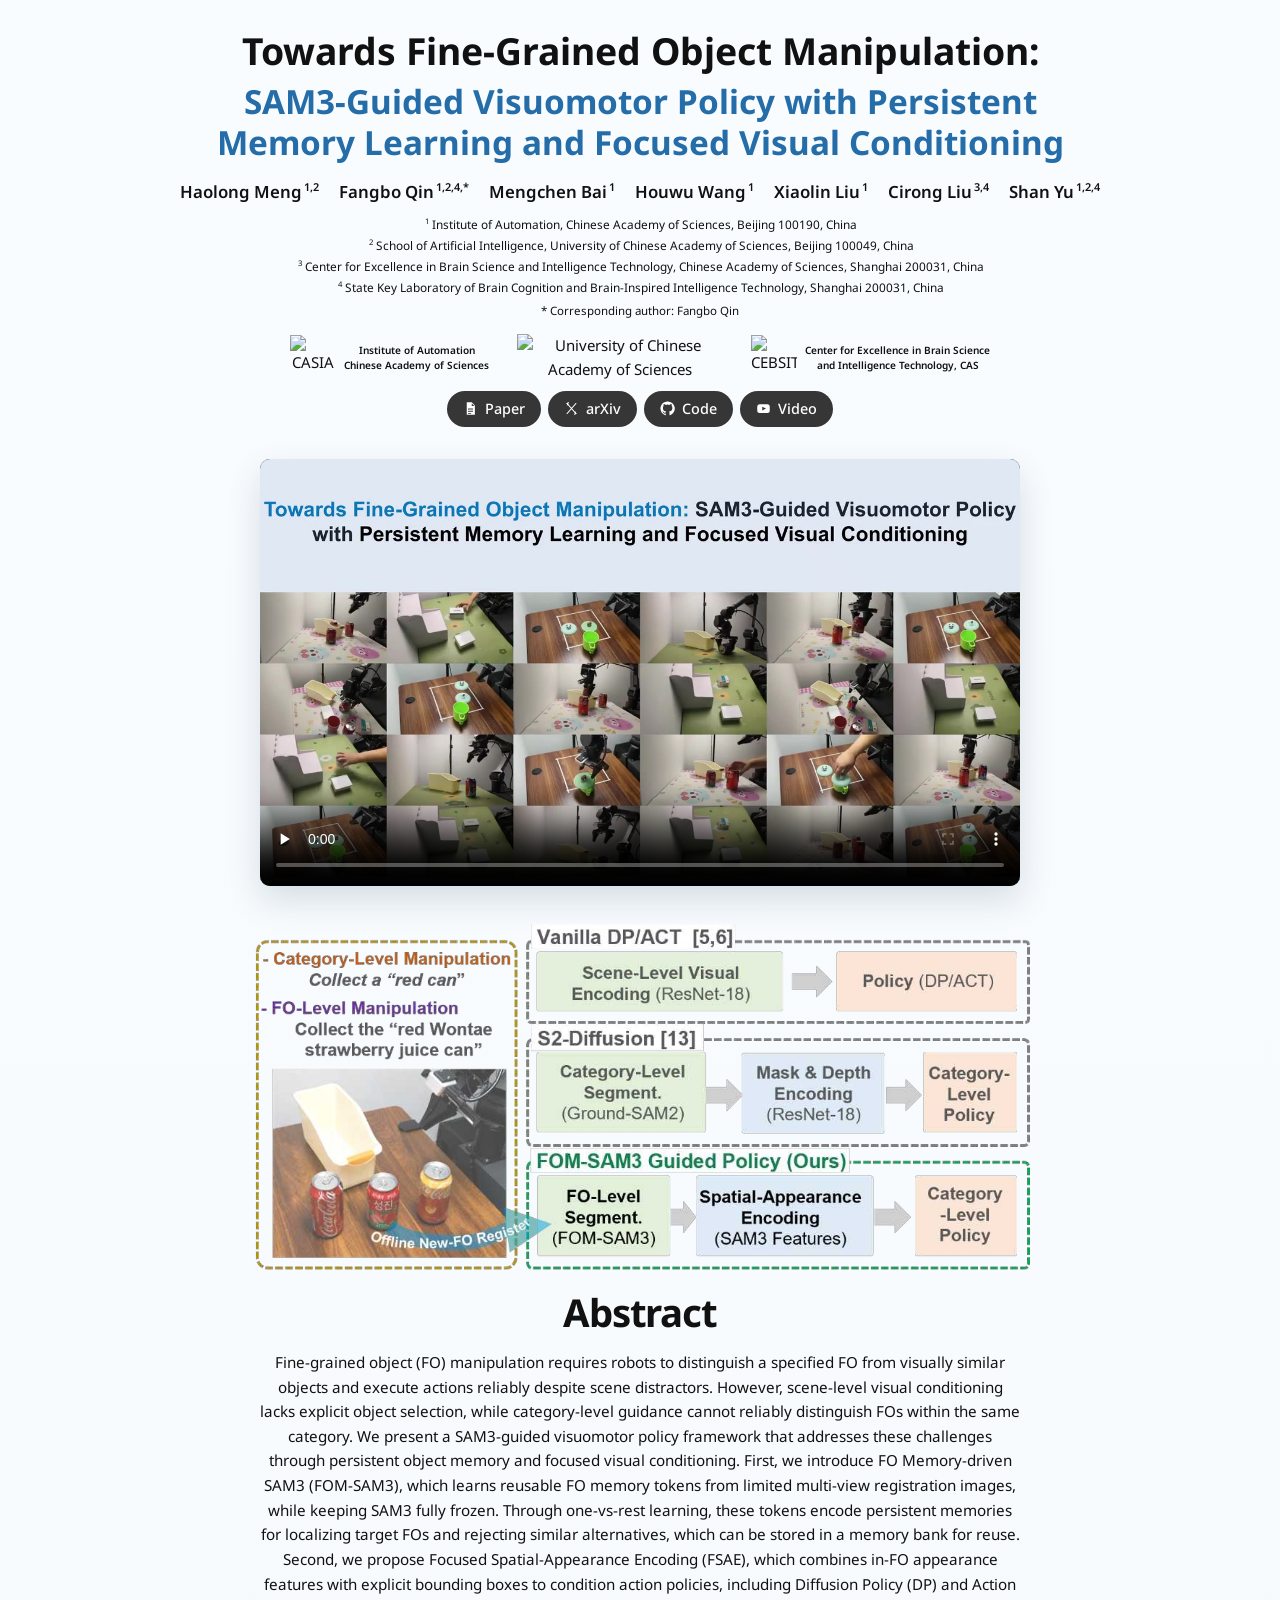
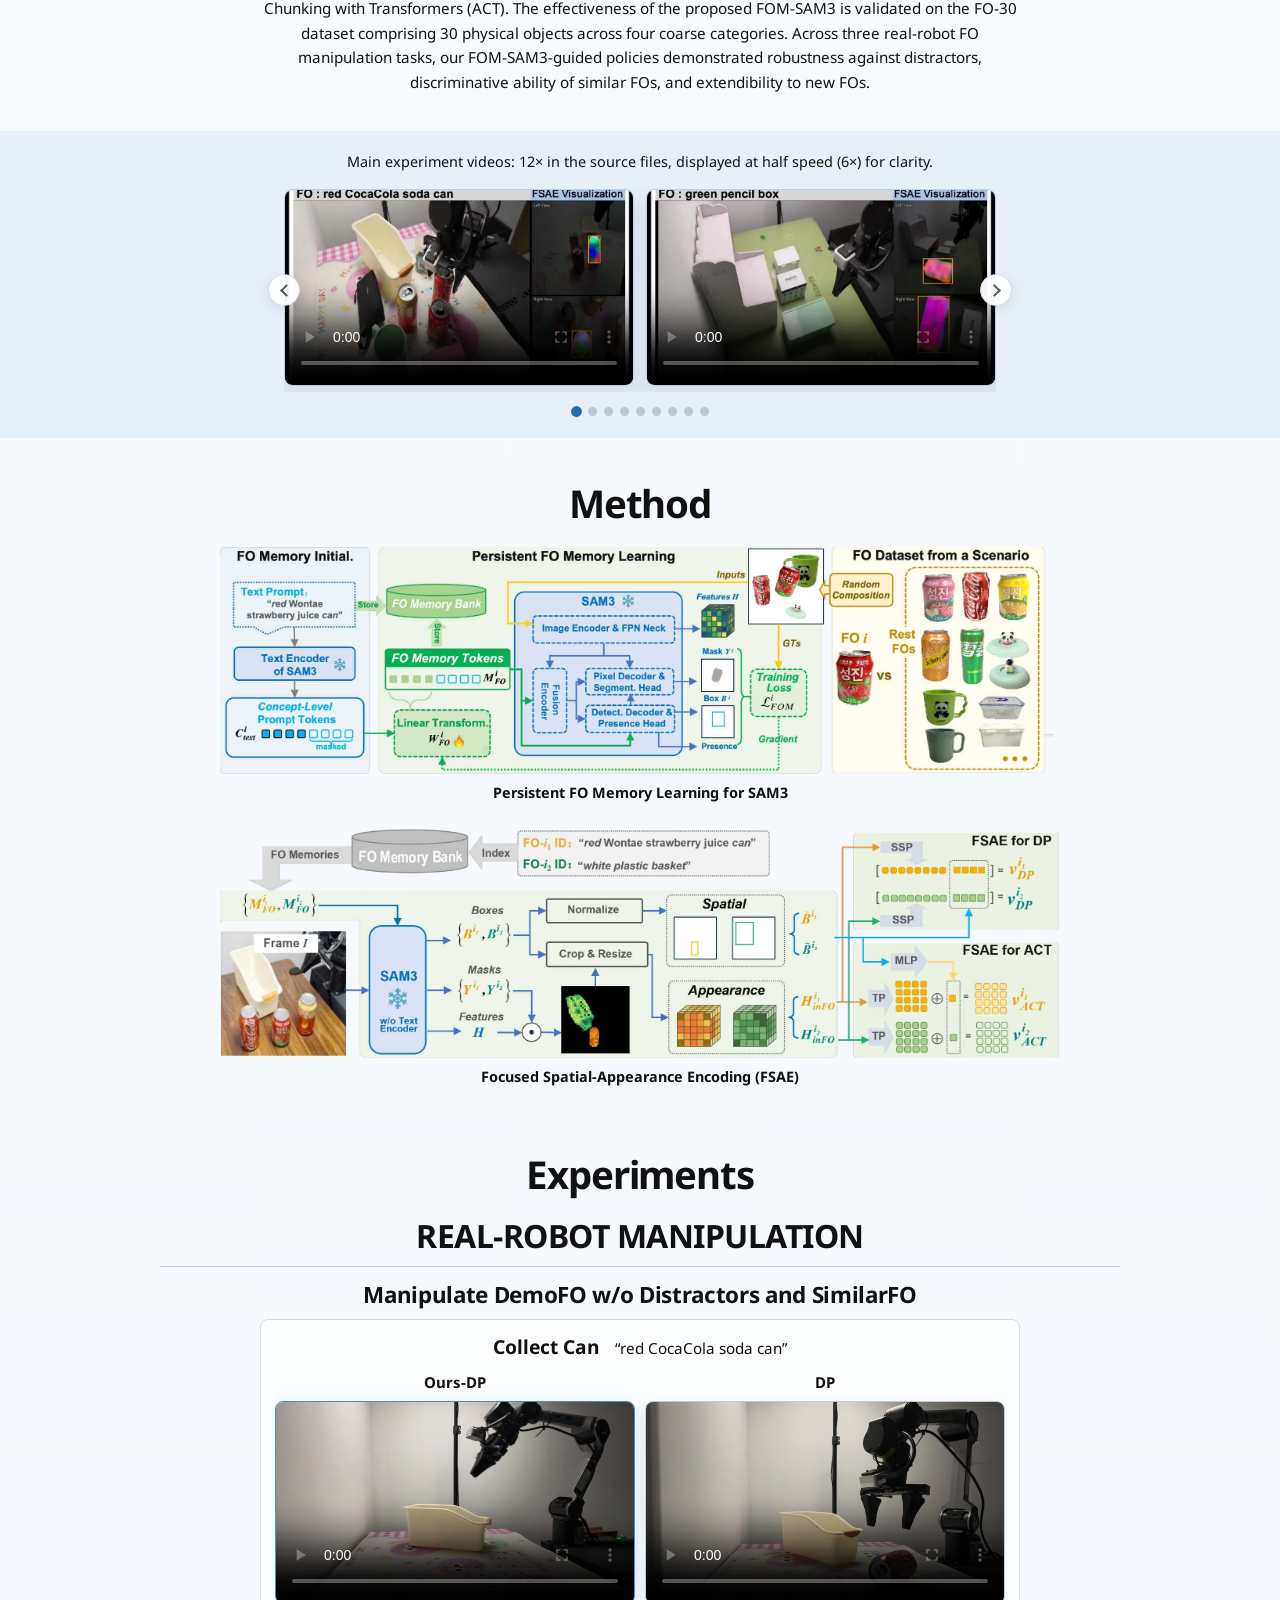
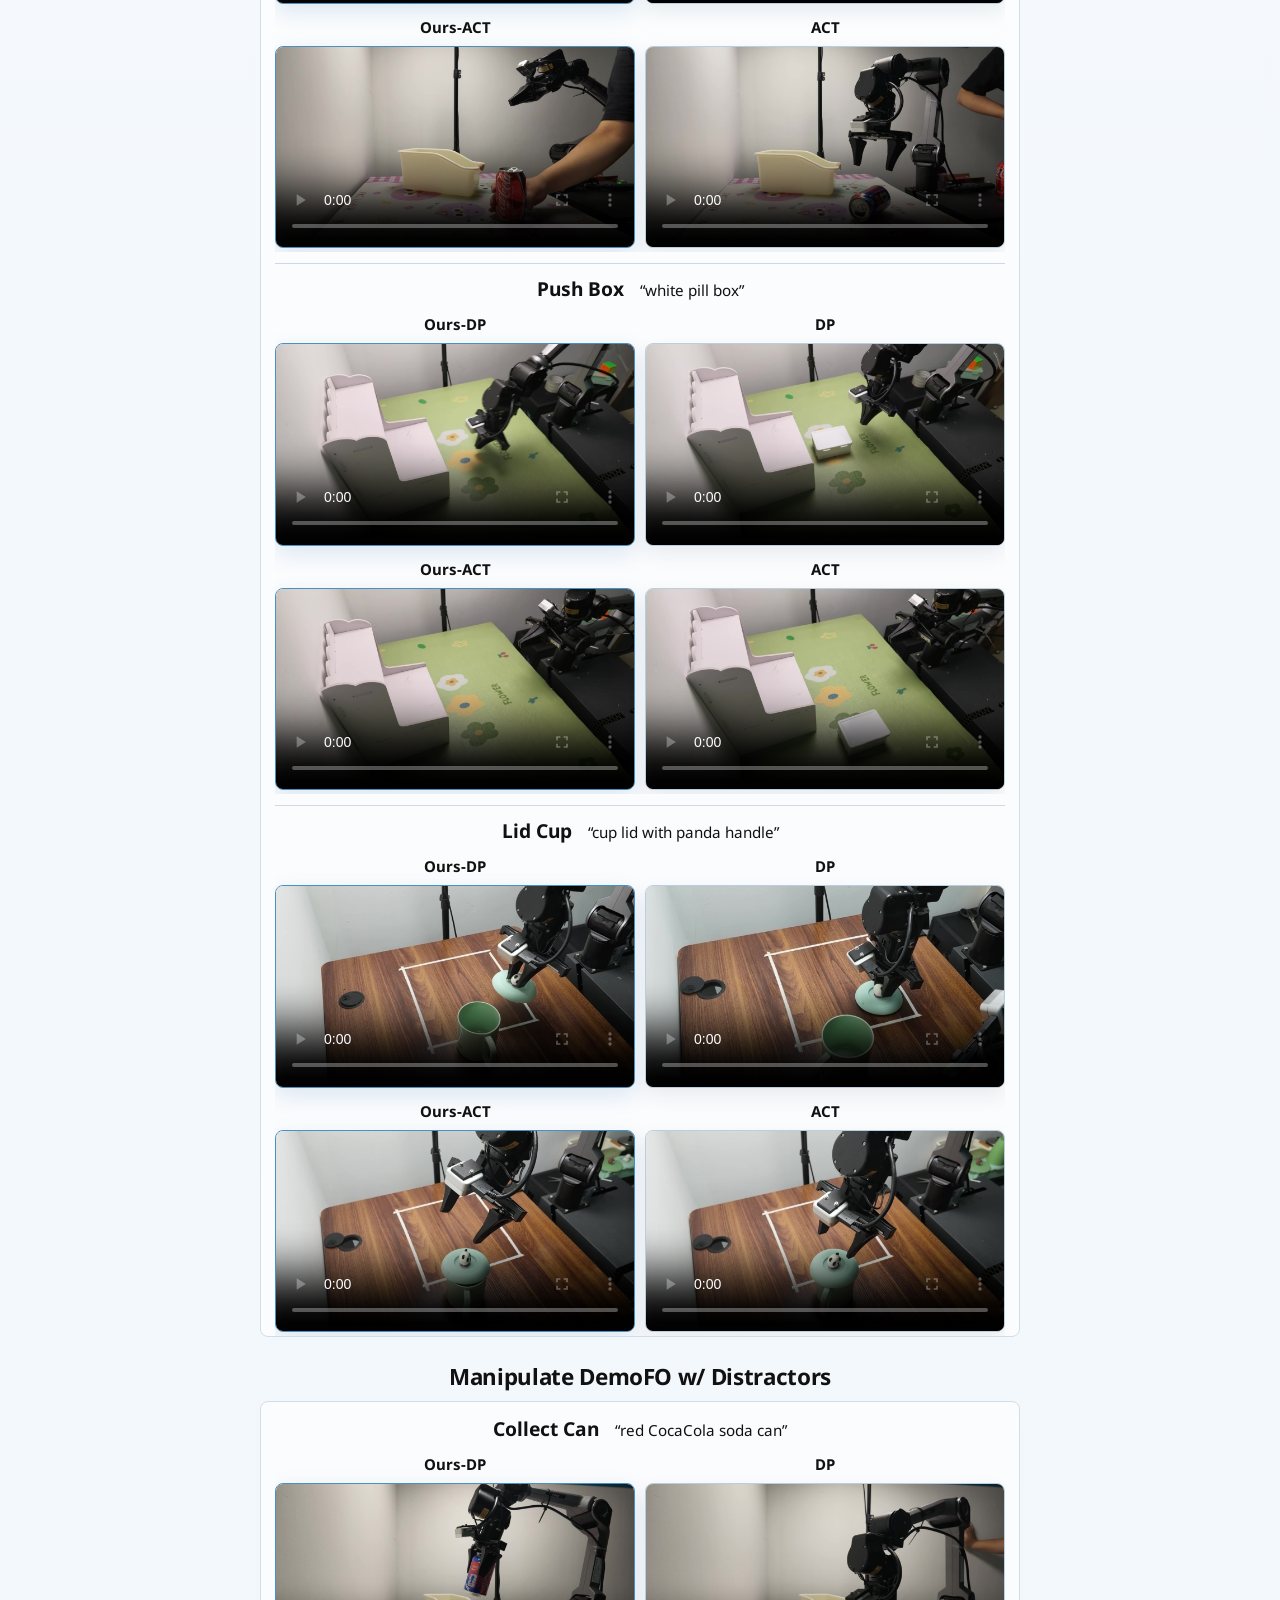
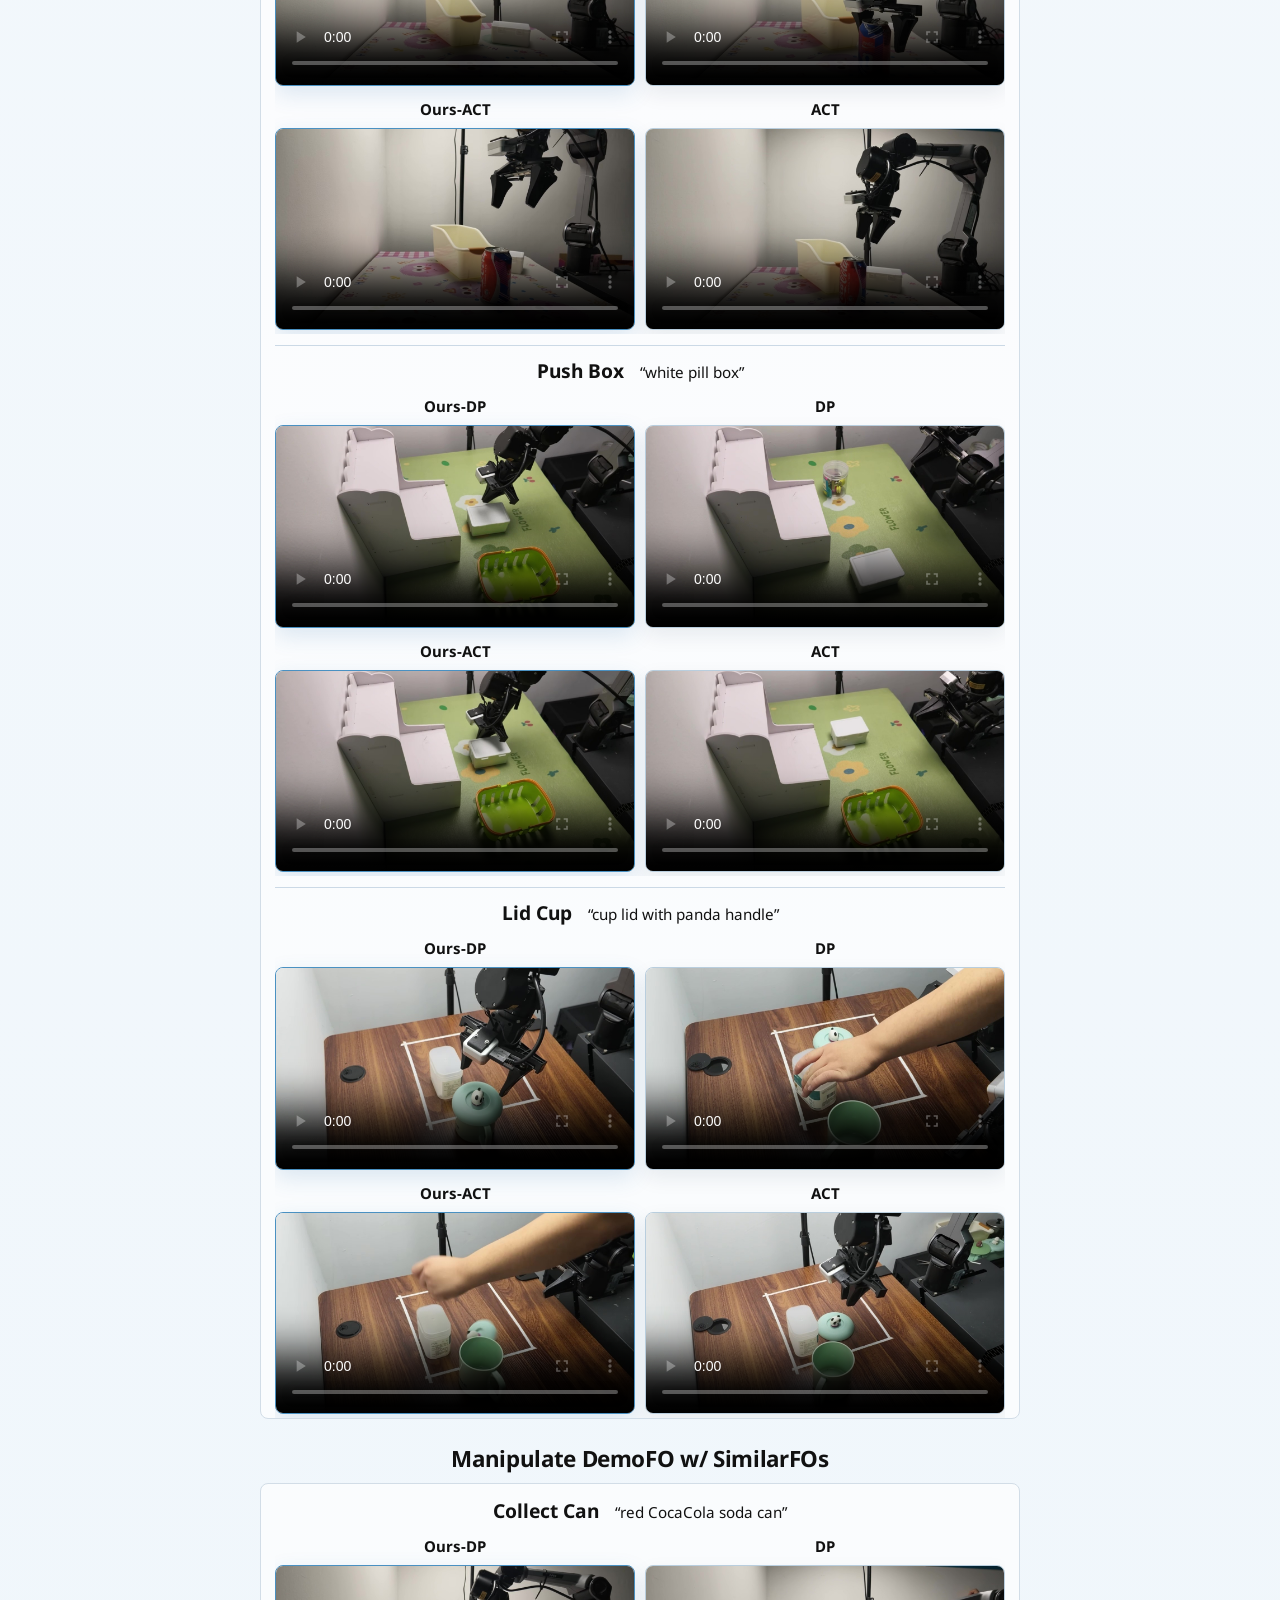
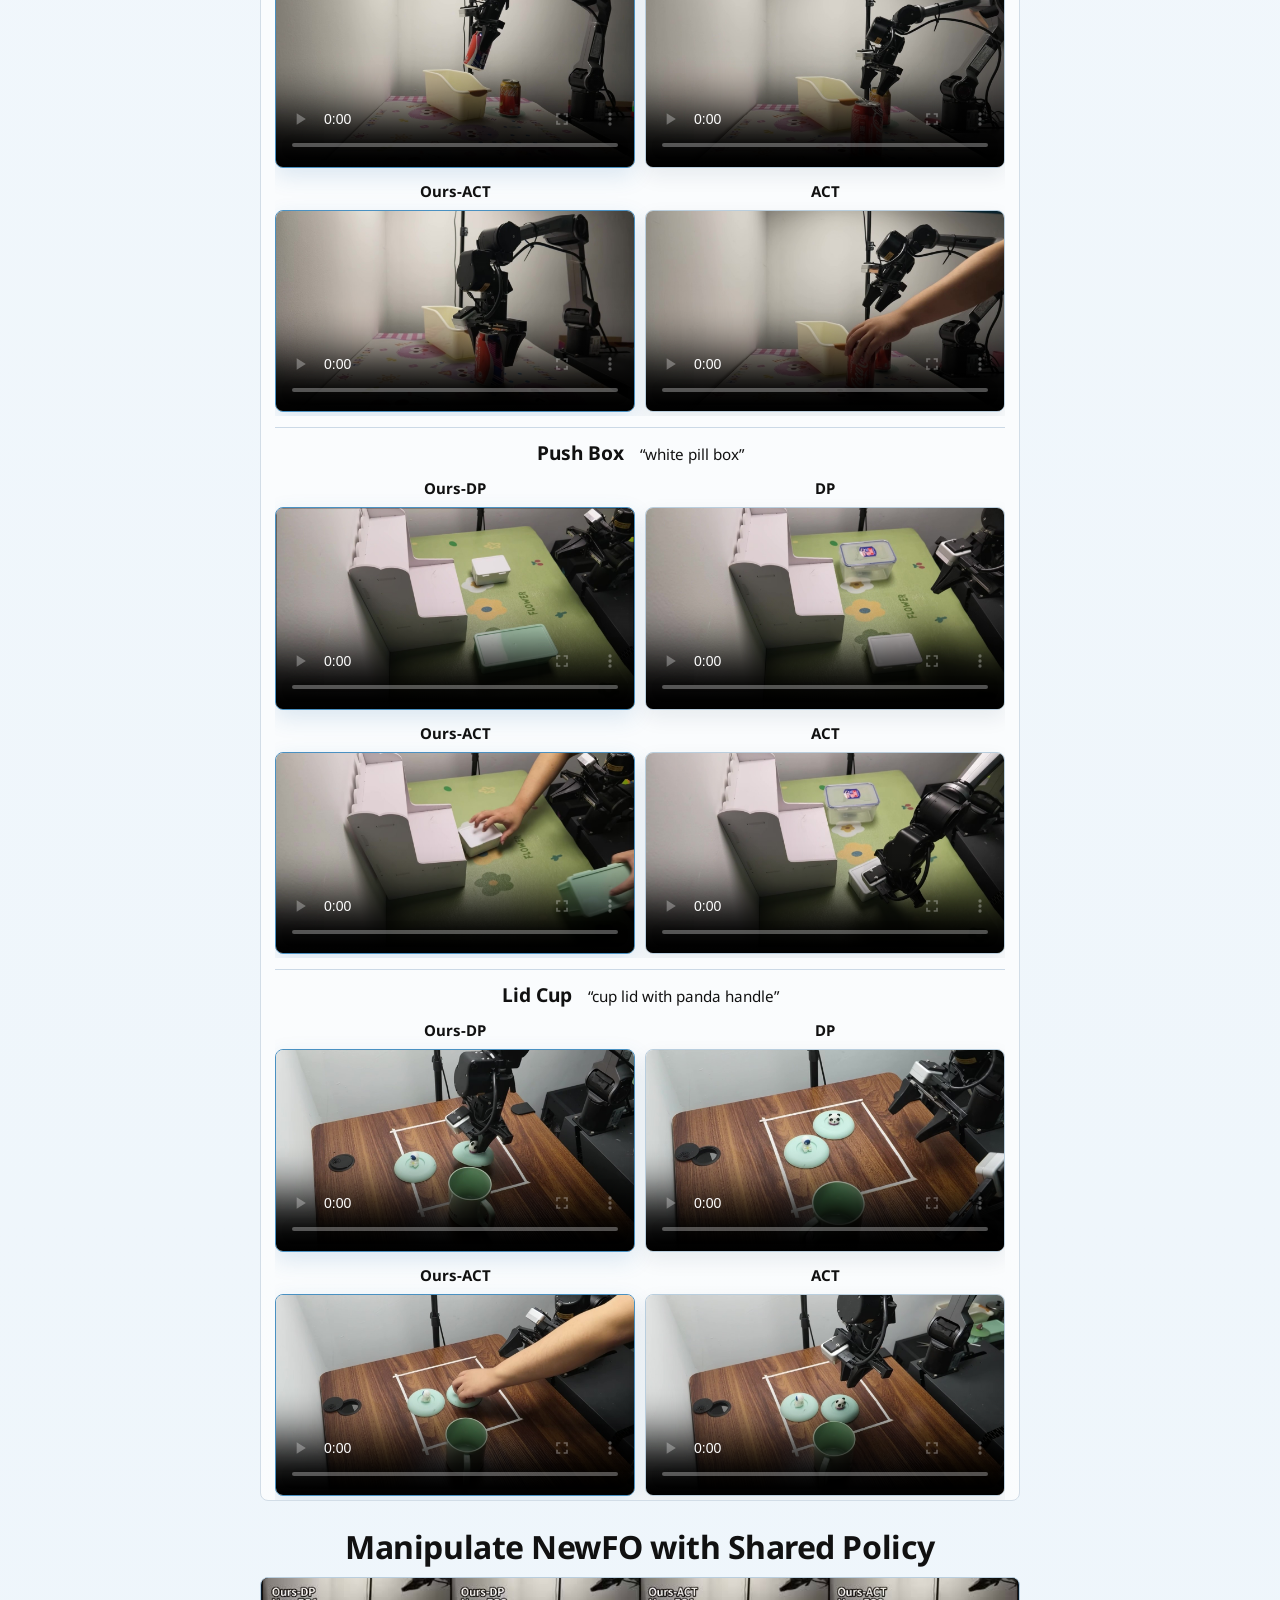
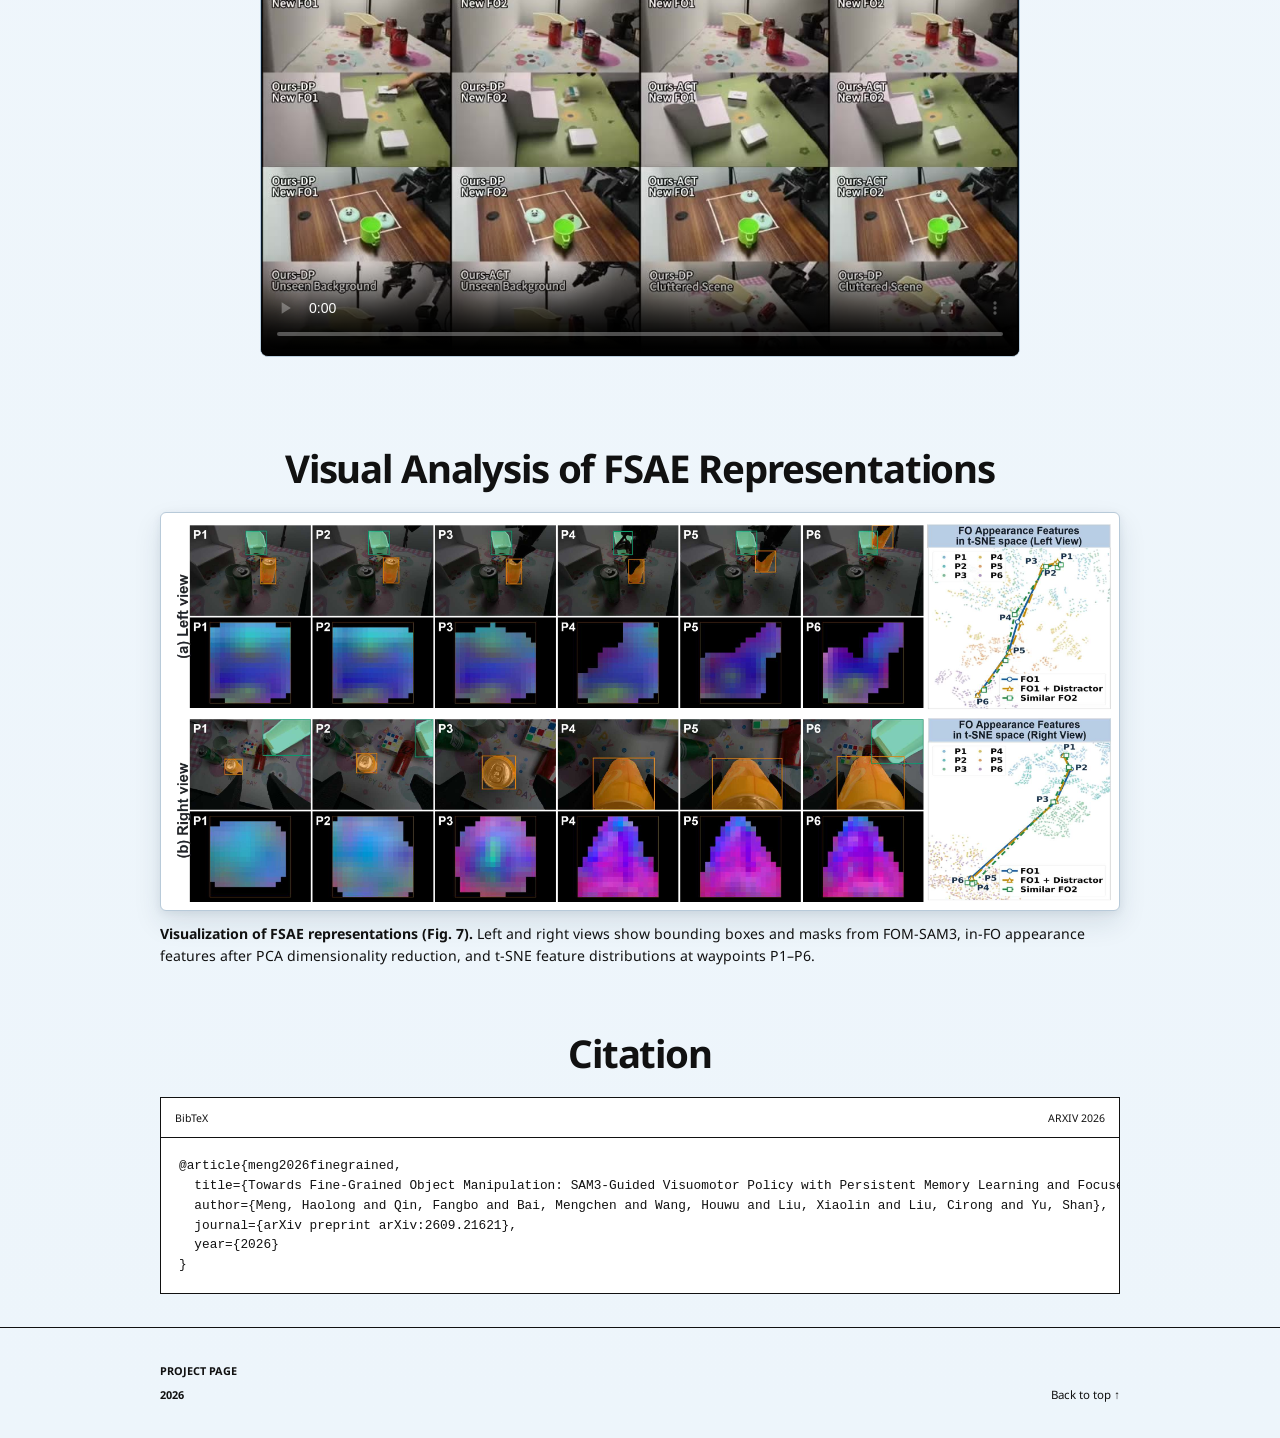
==== index.html @ a2e24598 "style: reduce video dimensions and restore blue paper title" ====
<!doctype html>
<html lang="en">
  <head>
    <meta charset="utf-8" />
    <meta name="viewport" content="width=device-width, initial-scale=1" />
    <meta
      name="description"
      content="FOM-SAM3-Policy: persistent fine-grained object memory and focused spatial-appearance encoding for robotic imitation learning."
    />
    <meta name="theme-color" content="#f3f8fc" />
    <title>Towards Fine-Grained Object Manipulation: SAM3-Guided Visuomotor Policy with Persistent Memory Learning and Focused Visual Conditioning</title>
    <link rel="icon" href="data:," />
    <link rel="preload" href="assets/fonts/google-sans-bold.ttf" as="font" type="font/ttf" crossorigin />
    <link rel="preload" href="assets/fonts/google-sans-semibold.ttf" as="font" type="font/ttf" crossorigin />
    <link rel="preload" href="assets/fonts/noto-sans-latin.woff2" as="font" type="font/woff2" crossorigin />
    <link rel="stylesheet" href="styles.css?v=20261003-video-scale" />
    <script src="project-data.js?v=20261003-video-scale" defer></script>
    <script src="script.js?v=20261003-video-scale" defer></script>
  </head>
  <body>
    <a class="skip-link" href="#main">Skip to content</a>

    <main id="main">
      <section class="hero" id="top">
        <div class="hero-copy">
          <h1 class="hero-title">
            <span class="hero-paper-title" ><span class="title-accent">Towards Fine-Grained Object Manipulation:</span> SAM3-Guided Visuomotor Policy with Persistent Memory Learning and Focused Visual Conditioning</span>
          </h1>
          <!-- Public author information: omit this block from the anonymous release. -->
          <div class="paper-identity">
            <p class="authors"><span>Haolong Meng<sup>1,2</sup></span><span>Fangbo Qin<sup>1,2,4,*</sup></span><span>Mengchen Bai<sup>1</sup></span><span>Houwu Wang<sup>1</sup></span><span>Xiaolin Liu<sup>1</sup></span><span>Cirong Liu<sup>3,4</sup></span><span>Shan Yu<sup>1,2,4</sup></span></p>
            <div class="affiliations">
              <p><sup>1</sup> Institute of Automation, Chinese Academy of Sciences, Beijing 100190, China</p>
              <p><sup>2</sup> School of Artificial Intelligence, University of Chinese Academy of Sciences, Beijing 100049, China</p>
              <p><sup>3</sup> Center for Excellence in Brain Science and Intelligence Technology, Chinese Academy of Sciences, Shanghai 200031, China</p>
              <p><sup>4</sup> State Key Laboratory of Brain Cognition and Brain-Inspired Intelligence Technology, Shanghai 200031, China</p>
            </div>
            <p class="corresponding-author">* Corresponding author: <a href="mailto:fangbo.qin@ia.ac.cn">Fangbo Qin</a></p>
            <div class="institution-logos" aria-label="Author institutions">
              <a href="https://english.ia.ac.cn/" aria-label="Institute of Automation, Chinese Academy of Sciences"><img class="institution-symbol" src="assets/images/casia_symbol.jpg" alt="CASIA" /><span>Institute of Automation<br />Chinese Academy of Sciences</span></a>
              <a href="https://english.ucas.ac.cn/" aria-label="University of Chinese Academy of Sciences"><img class="ucas-logo" src="assets/images/ucas_logo.png" alt="University of Chinese Academy of Sciences" /></a>
              <a href="https://www.cebsit.cas.cn/" aria-label="Center for Excellence in Brain Science and Intelligence Technology"><img class="institution-symbol cebsit-symbol" src="assets/images/cebsit_logo.png" alt="CEBSIT" /><span>Center for Excellence in Brain Science<br />and Intelligence Technology, CAS</span></a>
            </div>
          </div>
          <div class="resource-row" aria-label="Project resources">
            <a data-resource="paper">
              <svg class="resource-icon" viewBox="0 0 24 24" aria-hidden="true" focusable="false"><path fill="currentColor" d="M6 2h8l5 5v15H6V2Zm8 1.8V8h4.2L14 3.8ZM8 12v1.5h8V12H8Zm0 3.5V17h8v-1.5H8Zm0 3.5v1.5h5V19H8Z"/></svg>
              <span>Paper</span>
            </a>
            <a data-resource="arxiv">
              <svg class="resource-icon" viewBox="0 0 24 24" aria-hidden="true" focusable="false"><path d="m5 4 14 16M19 4 5 20" fill="none" stroke="currentColor" stroke-width="1.8" stroke-linecap="round"/><path d="M7.2 2.8 5 4l1.2 2.2M16.8 21.2 19 20l-1.2-2.2" fill="none" stroke="currentColor" stroke-width="1.8" stroke-linecap="round" stroke-linejoin="round"/></svg>
              <span>arXiv</span>
            </a>
            <a data-resource="code">
              <svg class="resource-icon" viewBox="0 0 24 24" aria-hidden="true" focusable="false"><path fill="currentColor" d="M12 .7a11.3 11.3 0 0 0-3.6 22c.6.1.8-.2.8-.5v-2.1c-3.3.7-4-1.4-4-1.4-.5-1.4-1.3-1.8-1.3-1.8-1.1-.7.1-.7.1-.7 1.2.1 1.8 1.2 1.8 1.2 1 1.8 2.8 1.3 3.4 1 .1-.8.4-1.3.8-1.6-2.6-.3-5.4-1.3-5.4-5.6 0-1.3.4-2.3 1.2-3.1-.1-.3-.5-1.5.1-3.1 0 0 1-.3 3.3 1.2a11.5 11.5 0 0 1 6 0C17.5 4.7 18.5 5 18.5 5c.6 1.6.2 2.8.1 3.1.8.8 1.2 1.8 1.2 3.1 0 4.3-2.8 5.3-5.4 5.6.4.4.8 1.1.8 2.2v3.2c0 .3.2.7.8.5A11.3 11.3 0 0 0 12 .7Z"/></svg>
              <span>Code</span>
            </a>
            <a data-resource="video">
              <svg class="resource-icon" viewBox="0 0 24 24" aria-hidden="true" focusable="false"><rect x="2" y="5" width="20" height="14" rx="4" fill="currentColor"/><path d="m10 9 6 3-6 3Z" fill="#363636"/></svg>
              <span>Video</span>
            </a>
          </div>
        </div>

        <figure class="main-video" id="main-video">
          <video class="hero-featured-player" controls playsinline preload="none" poster="assets/videos/main_overview.jpg?v=20261003" aria-label="FOM-SAM3 policy overview">
            <source src="assets/videos/main_overview.mp4?v=20261003" type="video/mp4" />
          </video>
        </figure>

        <section class="hero-abstract" aria-labelledby="abstract-title">
          <div class="shell content-shell">
            <figure class="paper-figure abstract-figure">
              <img src="assets/images/introduction.png?v=20261003-final-figures" width="1079" height="486" alt="Comparison of scene-level visual conditioning, category-level conditioning, and fine-grained object-focused conditioning with FOM-SAM3 and FSAE." />
            </figure>
            <h2 id="abstract-title">Abstract</h2>
            <div class="abstract-copy" data-abstract></div>
          </div>
        </section>
        <section class="hero-video-showcase" id="demonstrations-title" role="region" aria-label="Robot demonstrations">
          <p class="video-speed-note">Main experiment videos: 12× in the source files, displayed at half speed (6×) for clarity.</p>
          <div data-hero-videos></div>
        </section>

      </section>

      <section id="method">
        <div class="shell content-shell section-pad">
          <div class="section-head">
            <div>
              <h2>Method</h2>
            </div>
          </div>

          <figure class="paper-figure method-figure">
            <img src="assets/images/fo-memory-learning.png?v=20261003-final-figures" width="2148" height="579" alt="Persistent FO Memory Learning: concept-level prompt tokens are transformed into persistent FO memories using a one-vs-rest training loss with SAM3 frozen." />
            <figcaption><strong>Persistent FO Memory Learning for SAM3</strong></figcaption>
          </figure>

          <figure class="paper-figure method-figure">
            <img src="assets/images/focused-spatial-appearance-encoding.png?v=20261003-final-figures" width="2144" height="587" alt="Focused Spatial-Appearance Encoding: retrieved FO memories prompt frozen SAM3 to extract boxes, masks, and FPN features, which form spatial and appearance conditions for DP and ACT." />
            <figcaption><strong>Focused Spatial-Appearance Encoding (FSAE)</strong></figcaption>
          </figure>

        </div>
      </section>

      <section class="results-section shell content-shell section-pad" id="results">
        <div class="section-head"><div><h2>Experiments</h2></div></div>

        <section class="main-experiment" aria-labelledby="main-experiment-title">
          <div class="main-experiment-head">
            <div>
              <h3 id="main-experiment-title">REAL-ROBOT MANIPULATION</h3>
            </div>
          </div>

          <div class="main-experiment-video-grid" data-main-experiment-videos aria-label="Real-robot rollout video comparisons"></div>
        </section>

        <section class="supporting-experiment generalization-experiment" aria-labelledby="generalization-title">
          <div class="supporting-head">
            <h3 id="generalization-title">Manipulate NewFO with Shared Policy</h3>
          </div>
          <figure class="generalization-overview" data-generalization-overview aria-label="Manipulate NewFO with Shared Policy"></figure>

        </section>
      </section>

      <section class="analysis-section shell content-shell section-pad" id="viewpoint-analysis" aria-labelledby="viewpoint-analysis-title">
        <div class="section-head"><div><h2 id="viewpoint-analysis-title">Visual Analysis of FSAE Representations</h2></div></div>
        <figure class="paper-figure analysis-figure">
          <img src="assets/images/fsae-representation.png?v=20261003-final-figures" width="3319" height="1344" alt="Visualization of FSAE representations in the left and right views: bounding boxes and masks from FOM-SAM3, in-FO appearance features after PCA, and t-SNE feature distributions across six robot waypoints." />
          <figcaption><strong>Visualization of FSAE representations (Fig. 7).</strong> <span>Left and right views show bounding boxes and masks from FOM-SAM3, in-FO appearance features after PCA dimensionality reduction, and t-SNE feature distributions at waypoints P1–P6.</span></figcaption>
        </figure>
      </section>

      <section class="citation-section shell content-shell section-pad" id="citation" aria-labelledby="citation-title">
        <div class="section-head"><div><h2 id="citation-title">Citation</h2></div></div>
        <div class="citation-block">
          <div><span>BibTeX</span><span class="citation-status">arXiv 2026</span></div>
          <pre><code>@article{meng2026finegrained,
  title={Towards Fine-Grained Object Manipulation: SAM3-Guided Visuomotor Policy with Persistent Memory Learning and Focused Visual Conditioning},
  author={Meng, Haolong and Qin, Fangbo and Bai, Mengchen and Wang, Houwu and Liu, Xiaolin and Liu, Cirong and Yu, Shan},
  journal={arXiv preprint arXiv:2609.21621},
  year={2026}
}</code></pre>
        </div>
      </section>

    </main>

    <footer class="site-footer">
      <div class="shell content-shell footer-grid">
        <div><span>Project page</span><p><span data-current-year>2026</span></p></div>
        <a href="#top">Back to top ↑</a>
      </div>
    </footer>
  </body>
</html>
---- styles.css ----
@font-face {
  font-family: "Noto Sans";
  font-style: normal;
  font-weight: 400 800;
  font-display: swap;
  src: url("assets/fonts/noto-sans-latin.woff2") format("woff2");
}
@font-face {
  font-family: "Noto Sans";
  font-style: italic;
  font-weight: 400 800;
  font-display: swap;
  src: url("assets/fonts/noto-sans-latin-italic.woff2") format("woff2");
}
@font-face {
  font-family: "Google Sans";
  font-style: normal;
  font-weight: 400;
  font-display: swap;
  src: url("assets/fonts/google-sans-regular.ttf") format("truetype");
}
@font-face {
  font-family: "Google Sans";
  font-style: normal;
  font-weight: 600;
  font-display: swap;
  src: url("assets/fonts/google-sans-semibold.ttf") format("truetype");
}

@font-face {
  font-family: "Google Sans";
  font-style: normal;
  font-weight: 700;
  font-display: swap;
  src: url("assets/fonts/google-sans-bold.ttf") format("truetype");
}

:root {
  --font-body: "Noto Sans", sans-serif;
  --font-display: "Noto Sans", sans-serif;
  --hero-gutter: 40px;
  --paper: #f3f8fc;
  --ink: #111111;
  --muted: #111111;
  --line: #cbd9e6;
  --green: #256da8;
  --green-dark: #111111;
  --mint: #cfe8f7;
  --orange: #42a5d5;
  --yellow: #8ec5e8;
  --paper-green: #16874b;
  --white: #ffffff;
  --max: 1040px;
  --content: 960px;
  --section-title-size: clamp(1.9rem,3vw,2.5rem);
  --experiment-title-size: clamp(1.65rem,2.5vw,2rem);
}

* { box-sizing: border-box; }
html { scroll-behavior: smooth; scroll-padding-top: 24px; }
body { margin: 0; background: linear-gradient(180deg,#f9fcff 0%,var(--paper) 42%,#edf5fb 100%); color: var(--ink); font: 400 15px/1.55 var(--font-body); }
::selection { background: var(--mint); color: var(--green-dark); }
a { color: inherit; text-decoration: none; }
.shell { width: min(var(--max), calc(100% - 56px)); margin: 0 auto; }
.content-shell { max-width: var(--content); }
.skip-link { position: fixed; top: 8px; left: 8px; z-index: 200; padding: 9px 12px; background: var(--ink); color: white; transform: translateY(-150%); }
.skip-link:focus { transform: translateY(0); }
.hero { display: flex; padding: 0 0 12px; align-items: center; flex-direction: column; gap: 20px; text-align: center; }
.hero-copy { display: flex; width: min(1000px,calc(100% - var(--hero-gutter))); padding: 28px 0 0; align-items: center; justify-content: flex-start; flex-direction: column; }
.eyebrow { margin: 0 0 22px; color: var(--green); font-size: .72rem; font-weight: 700; letter-spacing: .14em; text-transform: uppercase; }
h1,h2 { font-family: var(--font-body); }
h2 { font-weight: 700; }
.hero-title { font-family: var(--font-body); }
button,input,select,textarea { font-family: var(--font-body); }
h1 { max-width: 900px; margin: 0 auto 26px; color: #111; font-weight: 700; letter-spacing: normal; line-height: 1.14; text-wrap: balance; }
.hero-title { margin-bottom: 0; line-height: 1.22; }
.title-accent { display: block; margin-bottom: 8px; color: #111111; font-size: 1.12em; }
.main-video { width: min(760px,calc(100% - var(--hero-gutter))); margin: 12px auto; }
.hero-paper-title { display: block; color: #256da8; font-size: clamp(1.55rem,2.6vw,2.25rem); text-shadow: none; }
.hero-title ::selection { background: transparent; color: inherit; }
.hero-title ::-moz-selection { background: transparent; color: inherit; }
.resource-row { display: flex; gap: 7px; margin-top: 14px; justify-content: center; flex-wrap: wrap; }
.resource-row a { display: inline-flex; min-height: 36px; padding: 6px 16px; border: 0; border-radius: 999px; background: #363636; color: #fff; align-items: center; justify-content: center; gap: 7px; white-space: nowrap; transition: background-color .16s ease; }
.resource-row span { font-size: .9rem; font-weight: 500; line-height: 1.5; }
.resource-row .resource-icon { display: block; width: 15px; height: 15px; flex: 0 0 15px; }
.resource-row a:hover { background: #252525; }
.resource-row a[aria-disabled="true"] { opacity: .58; cursor: not-allowed; }
.resource-row a[aria-disabled="true"]:hover { background: #363636; }
.paper-figure { margin: 0; padding: 0; border: 0; background: transparent; }
.paper-figure img { display: block; width: 100%; height: auto; padding: 8px; border: 1px solid #b8cad9; border-radius: 6px; background: var(--white); box-shadow: 0 12px 28px rgba(16,42,67,.11),0 2px 8px rgba(16,42,67,.07); }
.paper-figure figcaption { display: block; margin: 14px 3px 0; padding: 0; border: 0; background: transparent; color: #111111; font-size: .9rem; line-height: 1.52; }
.paper-figure figcaption strong { color: var(--ink); font-weight: 700; }
.paper-figure figcaption span { color: inherit; font-weight: 400; letter-spacing: normal; text-transform: none; }
.paper-figure figcaption i { color: var(--green); font-family: inherit; }
.hero-figure { width: 100%; text-align: center; }
.hero-presentation { width: 100%; background: #e7f0f8; color: var(--green-dark); text-align: center; }
.hero-presentation .section-pad { padding-top: 24px; }
.hero-presentation h2 { margin: 0 0 24px; font-size: var(--section-title-size); font-weight: 700; letter-spacing: -.03em; line-height: 1.05; text-align: center; }
.hero-video-showcase { width: 100%; padding: 20px 0 16px; background: #e7f0f8; }
.video-speed-note { margin: 0 auto 16px; padding: 0 20px; color: #111; font-size: .9rem; text-align: center; }
.hero-featured-player { display: block; width: 100%; height: auto; aspect-ratio: 16/9; margin: 0 auto; border: 0; border-radius: 10px; background: #000; box-shadow: 0 14px 34px rgba(16,42,67,.14); }
video::-webkit-media-controls-mute-button { display: none !important; }
video::-webkit-media-controls-volume-slider { display: none !important; }
video::-webkit-media-controls-volume-control-container { display: none !important; }
.hero-demo-gallery { position: relative; width: min(760px,calc(100% - var(--hero-gutter))); margin: 0 auto; }
.hero-demo-viewport { position: relative; padding: 0 24px; }
.hero-demo-track { position: relative; display: grid; overflow-x: auto; padding: 0 0 6px; grid-auto-columns: calc((100% - 12px)/2); grid-auto-flow: column; gap: 12px; scroll-behavior: auto; scroll-snap-type: x mandatory; scrollbar-width: none; }
.hero-demo-track.is-animating { scroll-snap-type: none; }
.hero-demo-track::-webkit-scrollbar { display: none; }
.hero-demo-card { min-width: 0; margin: 0; scroll-snap-align: start; }
.hero-demo-player { display: block; width: 100%; aspect-ratio: 16/9; border: 1px solid #b9cede; border-radius: 9px; background: #071b2d; box-shadow: 0 10px 24px rgba(16,42,67,.1); object-fit: cover; }
.hero-demo-arrow { position: absolute; z-index: 2; top: 50%; display: grid; width: 32px; height: 32px; padding: 0; border: 1px solid #d6dce1; border-radius: 50%; background: rgba(255,255,255,.96); color: #50565b; place-items: center; box-shadow: 0 3px 10px rgba(16,42,67,.12); cursor: pointer; transform: translateY(-50%); }
.hero-demo-arrow::before { width: 7px; height: 7px; border-top: 2px solid currentColor; border-right: 2px solid currentColor; content: ""; }
.hero-demo-arrow.previous::before { transform: translateX(2px) rotate(-135deg); }
.hero-demo-arrow.next::before { transform: translateX(-2px) rotate(45deg); }
.hero-demo-arrow:hover,.hero-demo-arrow:focus-visible { border-color: var(--green); background: var(--green); color: #fff; }
.hero-demo-arrow.previous { left: 8px; }
.hero-demo-arrow.next { right: 8px; }
.hero-demo-dots { display: flex; min-height: 20px; margin-top: 10px; align-items: center; justify-content: center; gap: 7px; }
.hero-demo-dots button { width: 9px; height: 9px; padding: 0; border: 0; border-radius: 50%; background: #b8c9d7; cursor: pointer; }
.hero-demo-dots button[aria-current="true"] { background: var(--green); transform: scale(1.2); }
.hero-abstract { width: 100%; text-align: center; }
.hero-abstract h2 { margin: 22px 0 8px; font-size: var(--section-title-size); font-weight: 700; letter-spacing: -.03em; line-height: 1.05; text-align: center; }
.abstract-figure { width: min(780px,100%); margin: 0 auto; }
.abstract-figure img { max-height: none; object-fit: contain; padding: 0; border: 0; border-radius: 0; background: transparent; box-shadow: none; }
.hero-abstract .abstract-copy { display: block; padding-top: 10px; padding-bottom: 16px; }
.section-head { display: block; margin-bottom: 24px; text-align: center; }
.section-head h2 { max-width: 820px; margin: 0 auto; font-size: var(--section-title-size); font-weight: 700; letter-spacing: -.03em; line-height: 1.05; }
.section-head .section-summary { max-width: 720px; margin: 14px auto 0; color: var(--muted); font-weight: 400; letter-spacing: 0; text-transform: none; }
.abstract-copy { display: block; width: min(760px,100%); margin: 0 auto; padding: 28px 0 18px; }
.abstract-copy p { margin: 0; color: #111111; font-family: var(--font-body); font-size: .95rem; line-height: 1.62; }
.abstract-copy strong { color: inherit; font-weight: 400; }
.section-pad { padding-top: clamp(24px,2.6vw,34px); padding-bottom: clamp(24px,2.6vw,34px); }
.dark-section { background: var(--green-dark); color: var(--white); }
.section-head.light .section-summary { color: var(--mint); }
#method .section-head { margin-bottom: 24px; }
.method-figure { width: min(840px,100%); margin-right: auto; margin-left: auto; color: var(--ink); }
.method-figure + .method-figure { margin-top: 24px; }
.method-figure img { padding: 0; border: 0; border-radius: 0; background: transparent; filter: none; box-shadow: none; }
.method-figure figcaption { margin: 8px 0 0; color: #111111; text-align: center; }
.method-figure figcaption strong { color: var(--ink); }
.method-figure figcaption i { color: var(--green); }
.main-experiment { margin-bottom: 0; padding: 0; border: 0; border-radius: 0; background: transparent; box-shadow: none; }
.main-experiment-head { display: block; padding-bottom: 12px; border-bottom: 1px solid rgba(16,42,67,.22); text-align: center; }
.main-experiment-head > div { max-width: none; }
.main-experiment-head h3 { margin: 0; color: #111; font: 700 var(--experiment-title-size)/1.12 var(--font-body); letter-spacing: -.015em; }
.main-experiment-video-grid { max-width: 760px; margin: 12px auto 0; }
.experiment-condition-block { margin-top: 24px; }
.experiment-condition-block:first-child { margin-top: 0; }
.experiment-condition-head { margin: 0 4px 9px; text-align: center; }
.experiment-condition-head h4 { margin: 0; color: var(--ink); font: 700 1.4rem var(--font-body); letter-spacing: -.015em; }
.experiment-condition-head p { max-width: 800px; margin: 4px 0 0; color: #111111; font-size: .86rem; line-height: 1.48; }
.experiment-condition-content { padding: 2px 14px 0; border: 1px solid #d2dde7; border-radius: 8px; background: rgba(255,255,255,.68); }
.experiment-task-group { padding: 11px 0; }
.experiment-task-group + .experiment-task-group { border-top: 1px solid var(--line); }
.experiment-task-group:last-child { padding-bottom: 0; }
.experiment-task-head { display: flex; margin-bottom: 9px; align-items: baseline; justify-content: center; flex-wrap: wrap; gap: 4px 16px; }
.experiment-task-head h5 { flex-shrink: 0; margin: 0; color: var(--ink); font: 700 1.2rem var(--font-body); }
.experiment-task-prompt { min-height: 1.2em; margin: 0; color: var(--muted); font-size: .95rem; line-height: 1.4; }
.experiment-task-scroll { overflow-x: auto; padding-bottom: 4px; }
.experiment-method-grid { display: grid; min-width: 0; grid-template-columns: repeat(2,minmax(0,1fr)); gap: 10px; }
.experiment-video-card { background: transparent; }
.experiment-video-player { display: block; width: 100%; aspect-ratio: 16/9; border: 1px solid #b9cede; border-radius: 8px; background: #081a2a; box-shadow: 0 8px 20px rgba(16,42,67,.08); object-fit: cover; }
.experiment-video-card.ours .experiment-video-player { border-color: #4a91c2; box-shadow: 0 8px 22px rgba(37,109,168,.15); }
.experiment-video-head { display: flex; min-height: 32px; padding: 0 2px 5px; align-items: center; justify-content: center; }
.experiment-video-head strong { color: var(--ink); font-size: .94rem; text-align: center; }
.main-experiment .robot-section { margin-top: 20px; }
.robot-results-figure { width: 100%; }
.robot-results-figure .chart-scroll { overflow-x: auto; padding-bottom: 4px; }
.robot-results-figure img { padding: 8px; }
.robot-results-figure figcaption { margin-right: 4px; margin-left: 4px; }
.table-section { margin-top: 24px; }
.subsection-head { display: flex; margin-bottom: 16px; align-items: end; justify-content: space-between; }
.subsection-head h3 { margin: 4px 0 0; font: 600 clamp(2rem,3.5vw,3.5rem)/1.08 var(--font-body); letter-spacing: -.035em; }
.table-section .subsection-head { position: relative; display: grid; grid-template-columns: 1fr; text-align: center; }
.table-section .subsection-head h3 { font-size: clamp(1.2rem,1.8vw,1.55rem); font-weight: 700; letter-spacing: .01em; }
.table-section .subsection-head > span { position: absolute; right: 0; bottom: 2px; }
.subsection-head > span { color: var(--muted); font-size: .68rem; }
.chart-note { max-width: 920px; margin: 14px 2px 0; color: var(--muted); }
.chart-note strong { color: var(--ink); }
.supporting-experiment { margin-top: 28px; padding-top: 0; }
.supporting-head { max-width: none; margin: 0 auto 16px; padding-bottom: 10px; border-bottom: 1px solid var(--ink); }
.supporting-head h3 { text-align: center; }
.supporting-head h3 { margin: 0; color: var(--green-dark); font: 700 var(--experiment-title-size)/1.12 var(--font-body); letter-spacing: -.015em; }
.supporting-head > p:last-child { margin: 0; color: var(--muted); font-size: .95rem; line-height: 1.65; }
.generalization-experiment > .supporting-head { margin-bottom: 12px; padding-bottom: 0; border-bottom: 0; }
.generalization-experiment > .supporting-head h3 { color: #111; font-size: var(--experiment-title-size); font-weight: 700; text-align: center; }
.generalization-overview { max-width: 760px; margin: 0 auto 24px; }
.generalization-overview-player { display: block; width: 100%; aspect-ratio: 2/1; object-fit: contain; border: 1px solid #b9cede; border-radius: 8px; background: #081a2a; }
.analysis-figure { min-width: 0; margin: 0; }
.analysis-figure figcaption { margin: 12px 0 0; font-size: .88rem; }
.citation-block { border: 1px solid var(--ink); background: var(--white); }
.citation-block > div { display: flex; min-height: 40px; padding: 0 14px; border-bottom: 1px solid var(--ink); align-items: center; justify-content: space-between; font: .66rem var(--font-body); }
.citation-status { color: var(--muted); text-transform: uppercase; }
.citation-block button { border: 0; background: transparent; color: var(--green); font-size: .7rem; font-weight: 700; cursor: pointer; }
.citation-block pre { overflow-x: auto; margin: 0; padding: 18px; color: var(--muted); font: .8rem/1.55 Consolas,monospace; }
.citation-note { margin: 14px 0 0; color: var(--muted); font-size: .82rem; }
.site-footer { padding: 34px 0; border-top: 1px solid var(--ink); color: var(--muted); font-size: .72rem; }
.footer-grid { display: grid; grid-template-columns: 1fr auto; gap: 40px; align-items: end; }
.footer-grid span { color: var(--ink); font-size: .68rem; font-weight: 700; text-transform: uppercase; }
.footer-grid p { margin: 6px 0 0; }
.footer-grid > a { color: var(--ink); }
.section-head .section-summary,
.supporting-head > p:last-child,
.chart-note,
.citation-note { font-family: var(--font-body); font-size: .92rem; line-height: 1.55; }
:focus-visible { outline: 2px solid var(--orange); outline-offset: 4px; }
@media (max-width: 980px) { .hero-demo-track { grid-auto-columns: calc((100% - 12px)/2); } .footer-grid { grid-template-columns: 1fr 1fr; } .footer-grid > a { grid-column: 1/-1; } }
@media (max-width: 680px) { .experiment-method-grid { grid-template-columns: 1fr; } .shell { width: min(var(--max),calc(100% - 32px)); } .hero { --hero-gutter: 32px; padding: 0 0 12px; gap: 28px; } .hero-copy { padding-top: 46px; } .hero-paper-title { font-size: clamp(1.35rem,6vw,1.72rem); } .hero-demo-viewport { padding: 0 18px; } .hero-demo-track { grid-auto-columns: 88%; } .hero-demo-arrow { width: 28px; height: 28px; top: 50%; } .hero-demo-arrow::before { width: 6px; height: 6px; border-width: 2px; } .hero-demo-arrow.previous { left: 4px; } .hero-demo-arrow.next { right: 4px; } .robot-results-figure img { min-width: 700px; } .experiment-condition-content { padding-right: 14px; padding-left: 14px; } .experiment-condition-tabs { grid-template-columns: 1fr; } .experiment-condition-tabs button { border-right: 0; border-bottom: 1px solid var(--line); } .experiment-condition-tabs button:last-child { border-bottom: 0; } .experiment-task-group { padding: 12px 0; } .paper-figure figcaption { flex-direction: column; gap: 4px; } .subsection-head { align-items: flex-start; flex-direction: column; gap: 10px; } .footer-grid { grid-template-columns: 1fr; } .footer-grid > a { grid-column: auto; } }
@media (max-width: 440px) { .citation-block pre { padding: 20px 16px; } }
@media (prefers-reduced-motion: reduce) { html { scroll-behavior: auto; } }

.paper-identity { width: 100%; margin-top: 16px; }
.authors { display: flex; justify-content: center; flex-wrap: wrap; gap: 6px 20px; margin: 0 0 10px; color: #111111; font-size: 1.05rem; font-weight: 600; }
.authors span { white-space: nowrap; }
.authors sup, .affiliations sup { margin-left: 2px; font-size: .65em; }
.affiliations { color: #111111; font-size: .74rem; line-height: 1.6; }
.affiliations p { margin: 2px 0; }
.corresponding-author { margin: 6px 0 0; color: var(--muted); font-size: .72rem; }
.institution-logos { display: flex; justify-content: center; align-items: center; flex-wrap: wrap; gap: 16px 28px; margin-top: 14px; }
.institution-logos a { display: flex; align-items: center; gap: 8px; }
.institution-logos span { color: var(--ink); font-size: .63rem; font-weight: 600; line-height: 1.4; text-align: center; }
.institution-symbol { width: 46px; height: 46px; object-fit: contain; }
.cebsit-symbol { object-fit: cover; object-position: right; }
.ucas-logo { width: 206px; height: auto; }
.resource-row { margin-top: 10px; }
.main-experiment > .video-speed-note { margin: 20px 0 12px; text-align: center; }
@media (max-width: 680px) {
  .hero-copy { padding-top: 24px; }
  .authors { gap: 8px 16px; font-size: 1rem; }
  .affiliations { font-size: .74rem; }
  .institution-logos { gap: 14px; }
  .institution-logos span { max-width: 140px; }
  .abstract-figure img { max-height: none; }
}
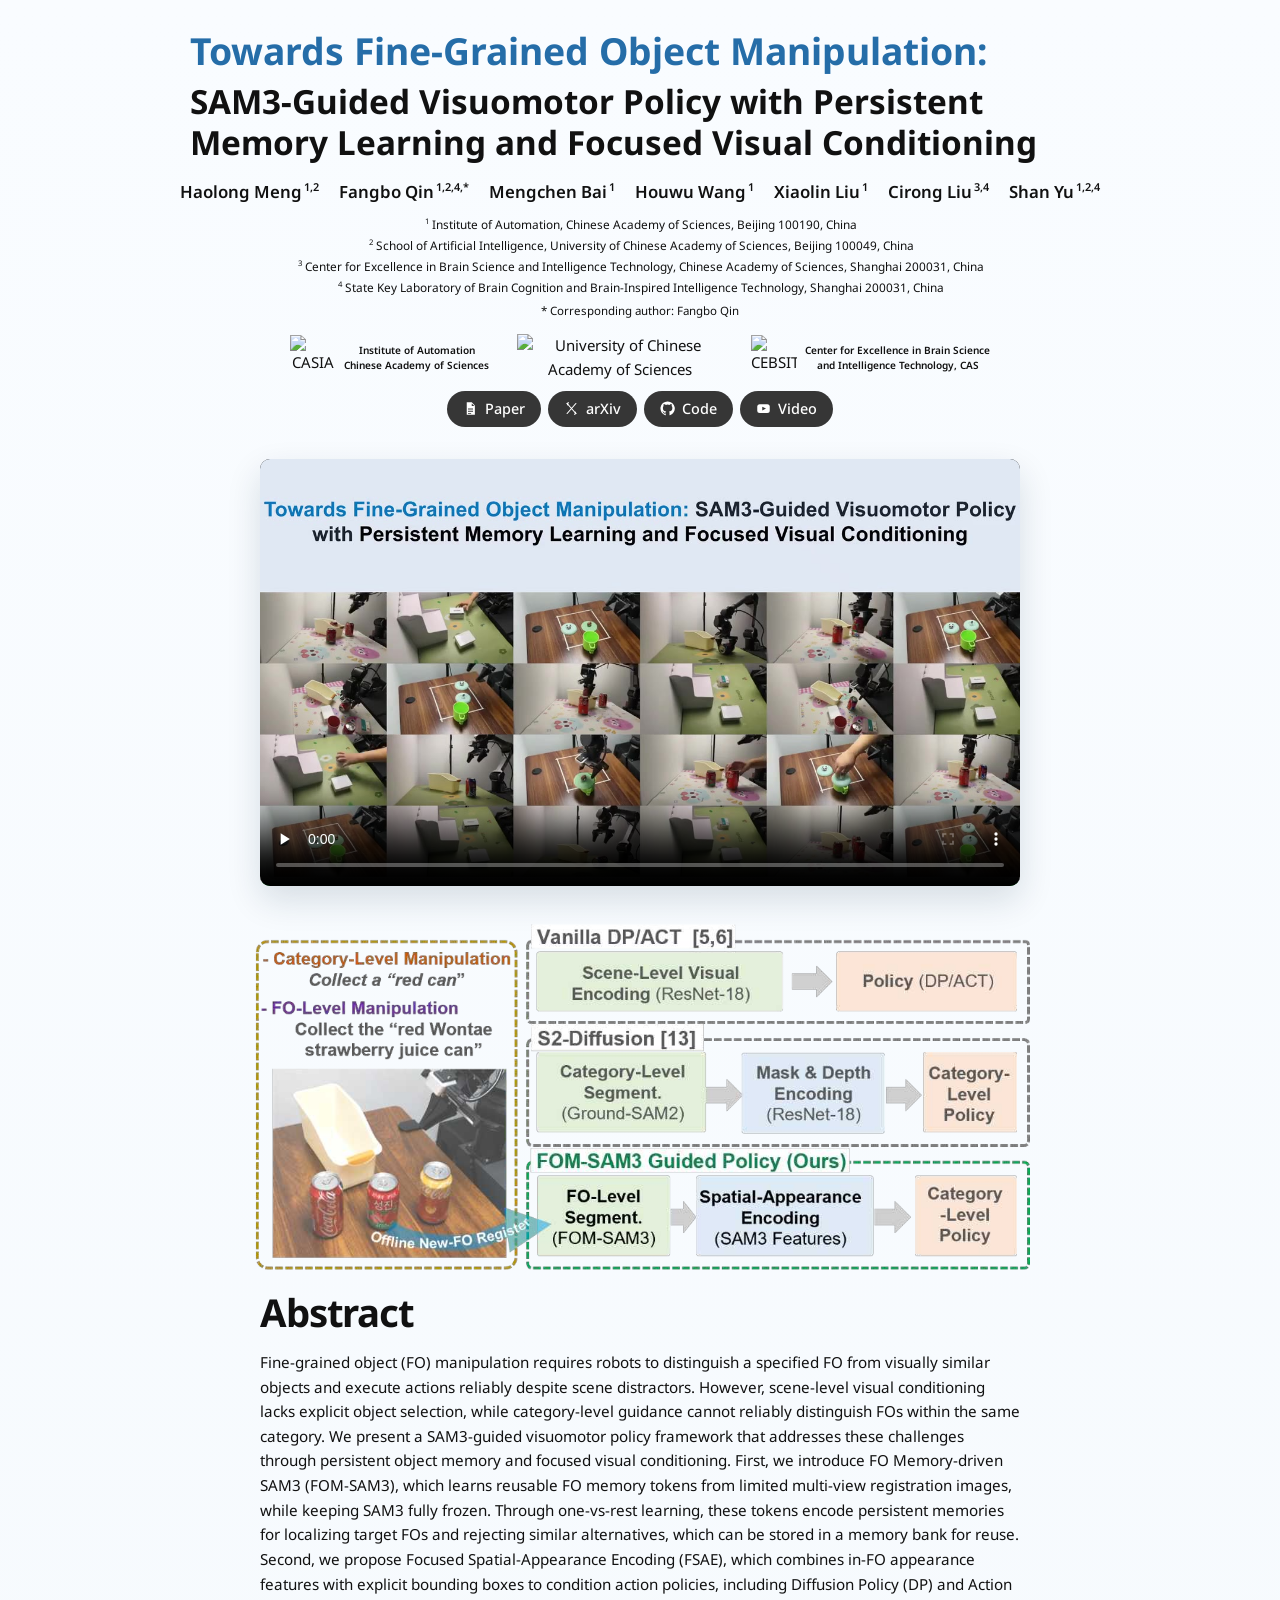
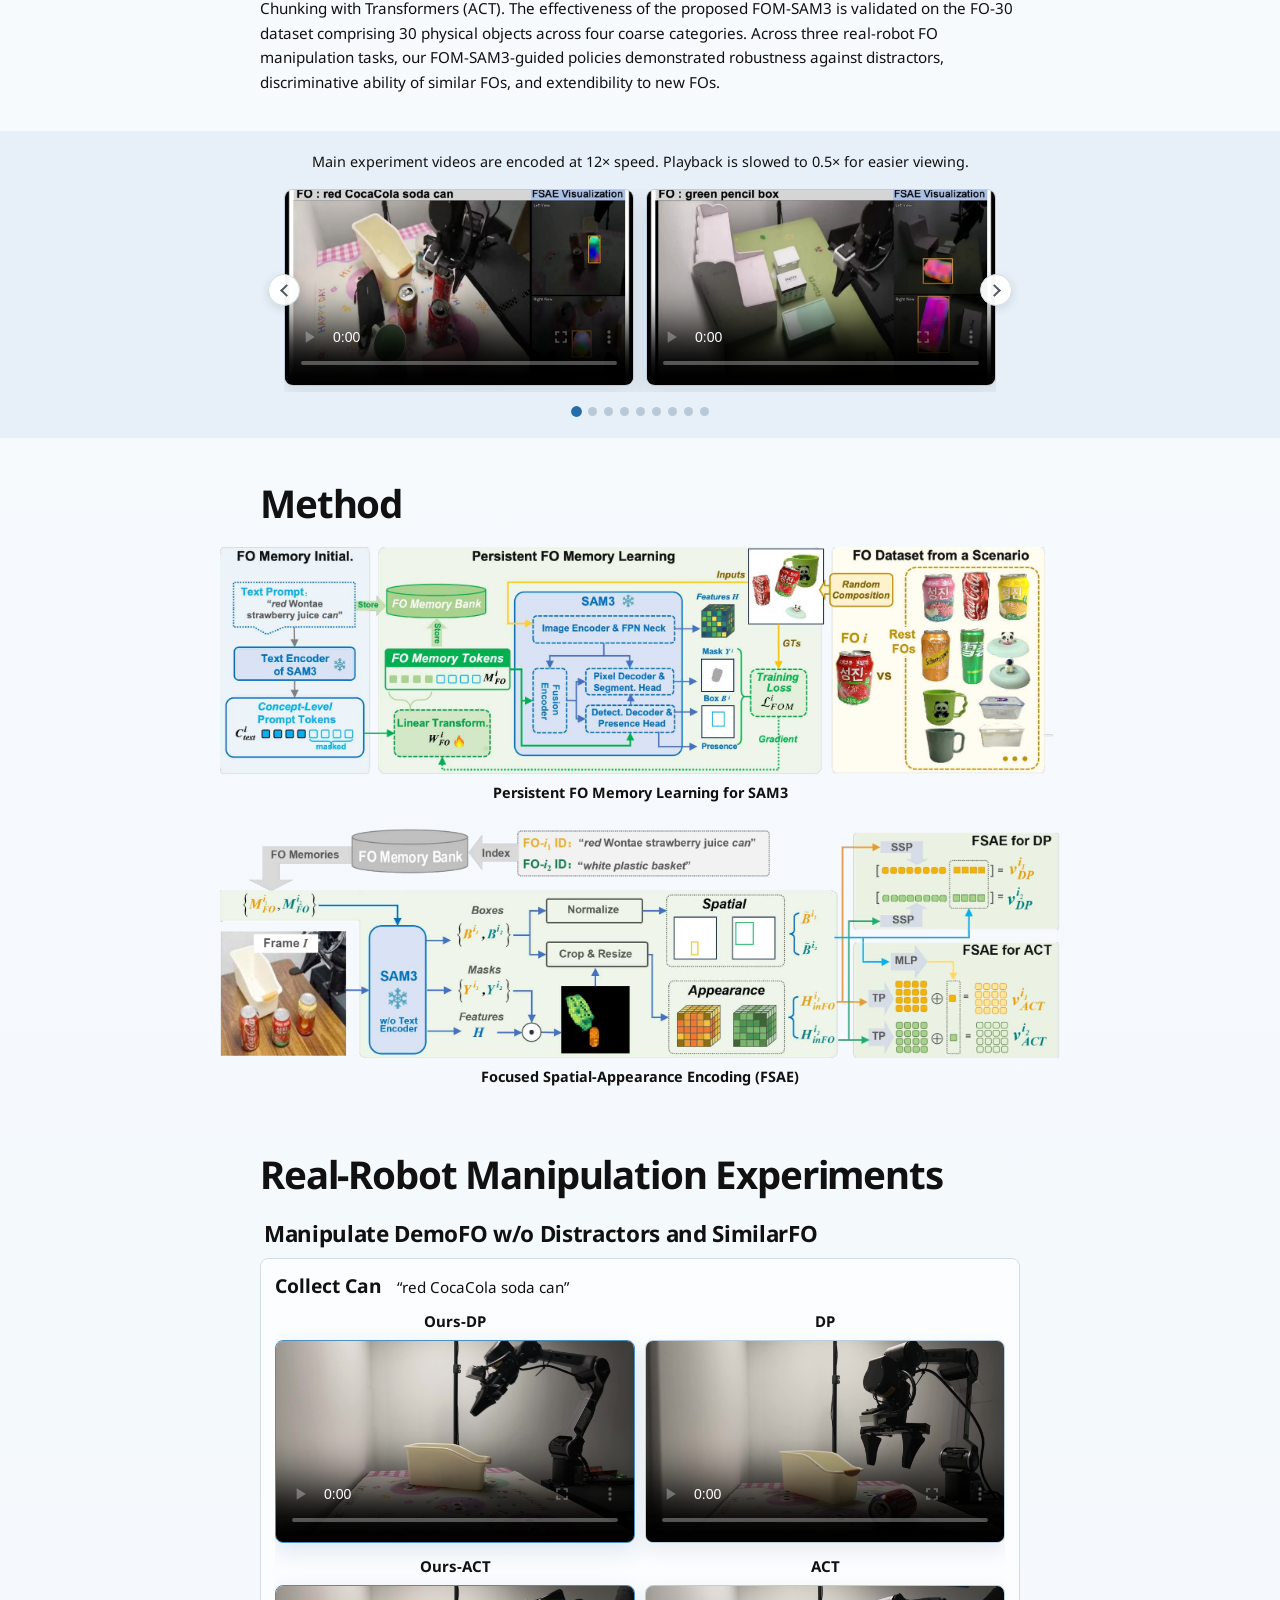
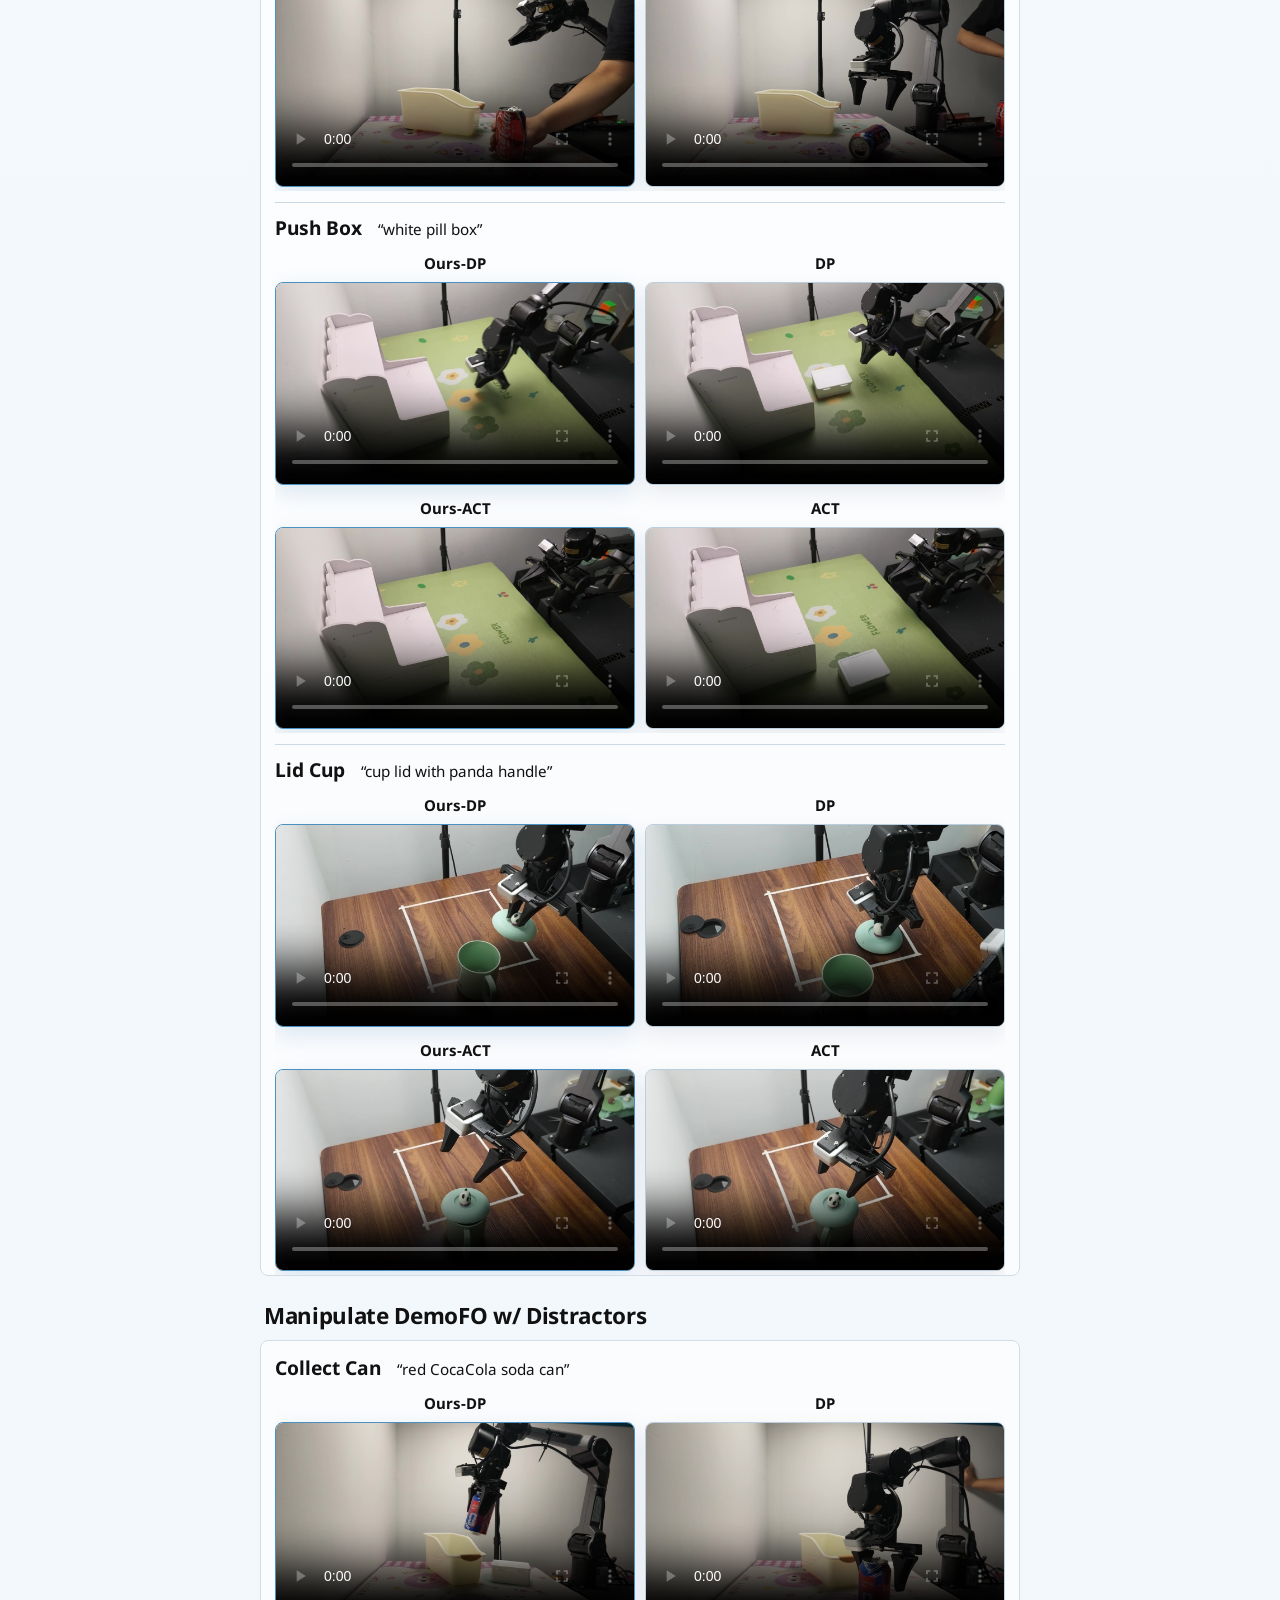
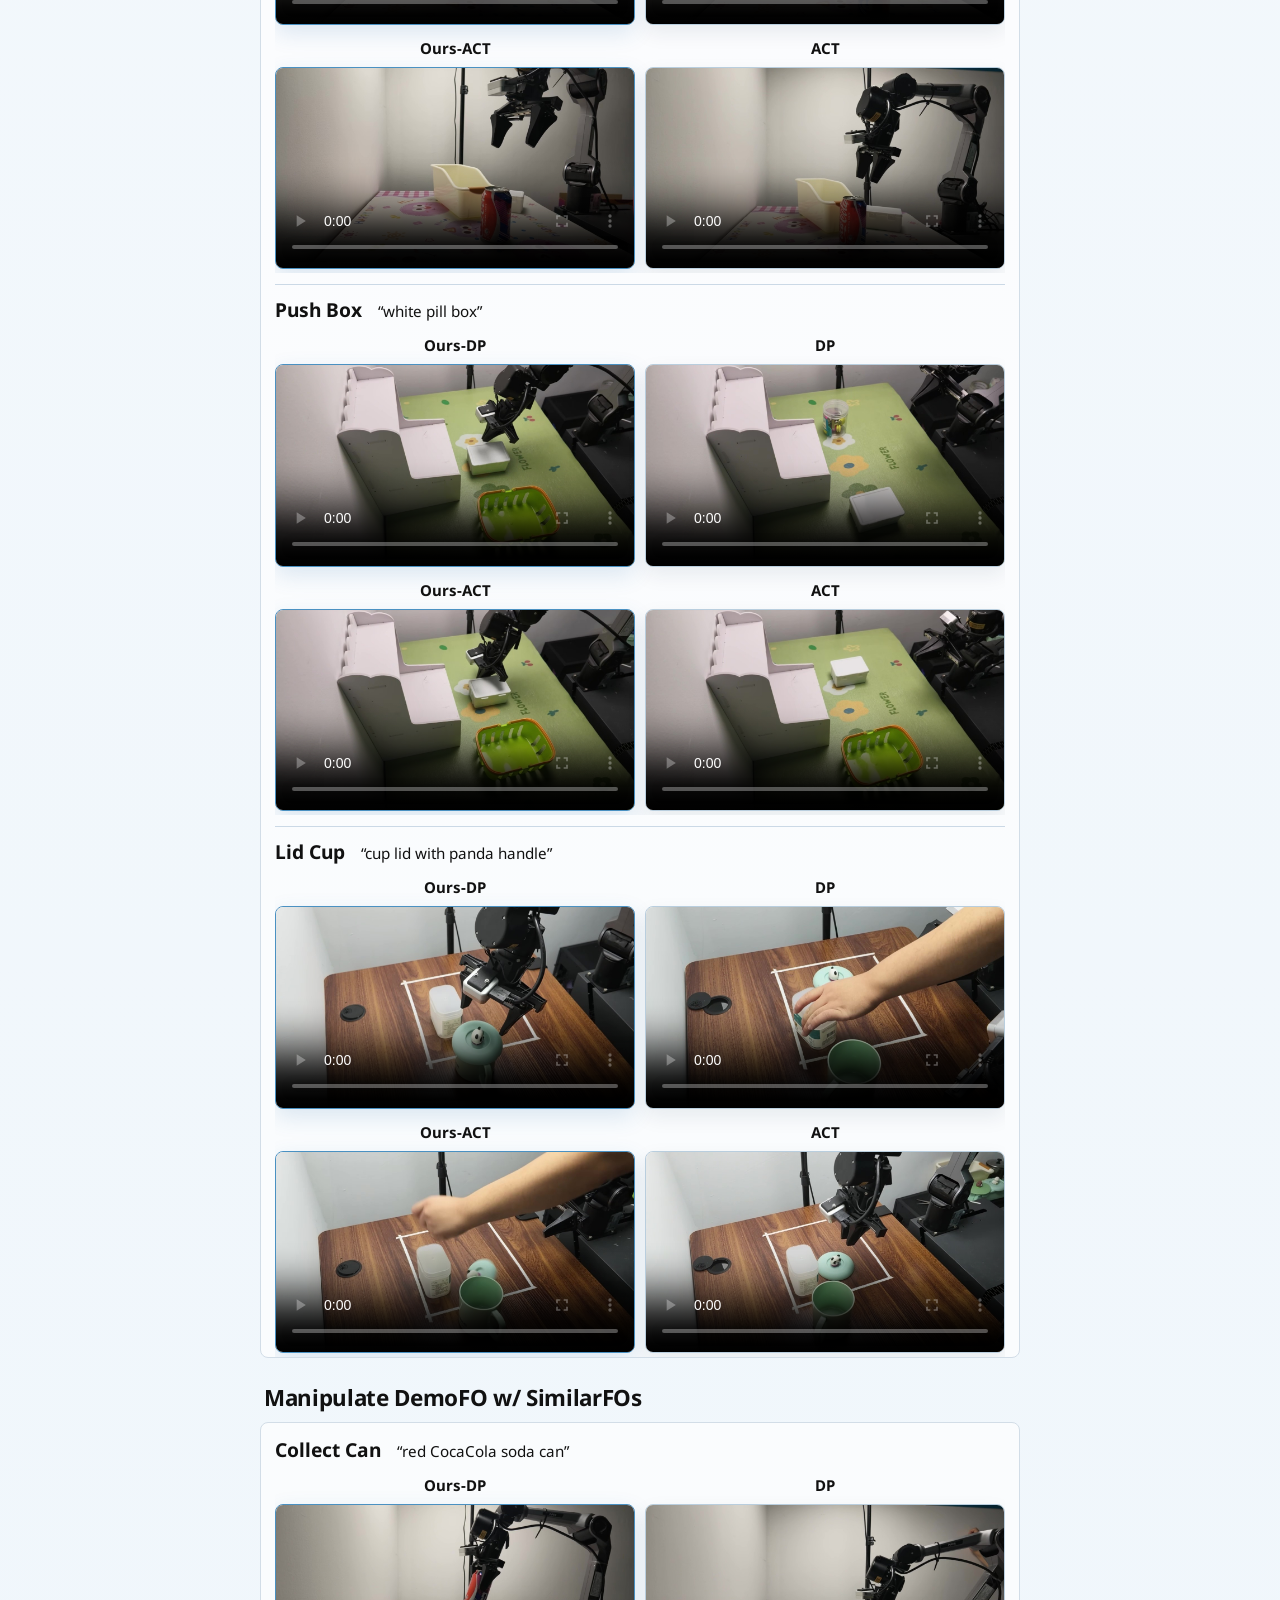
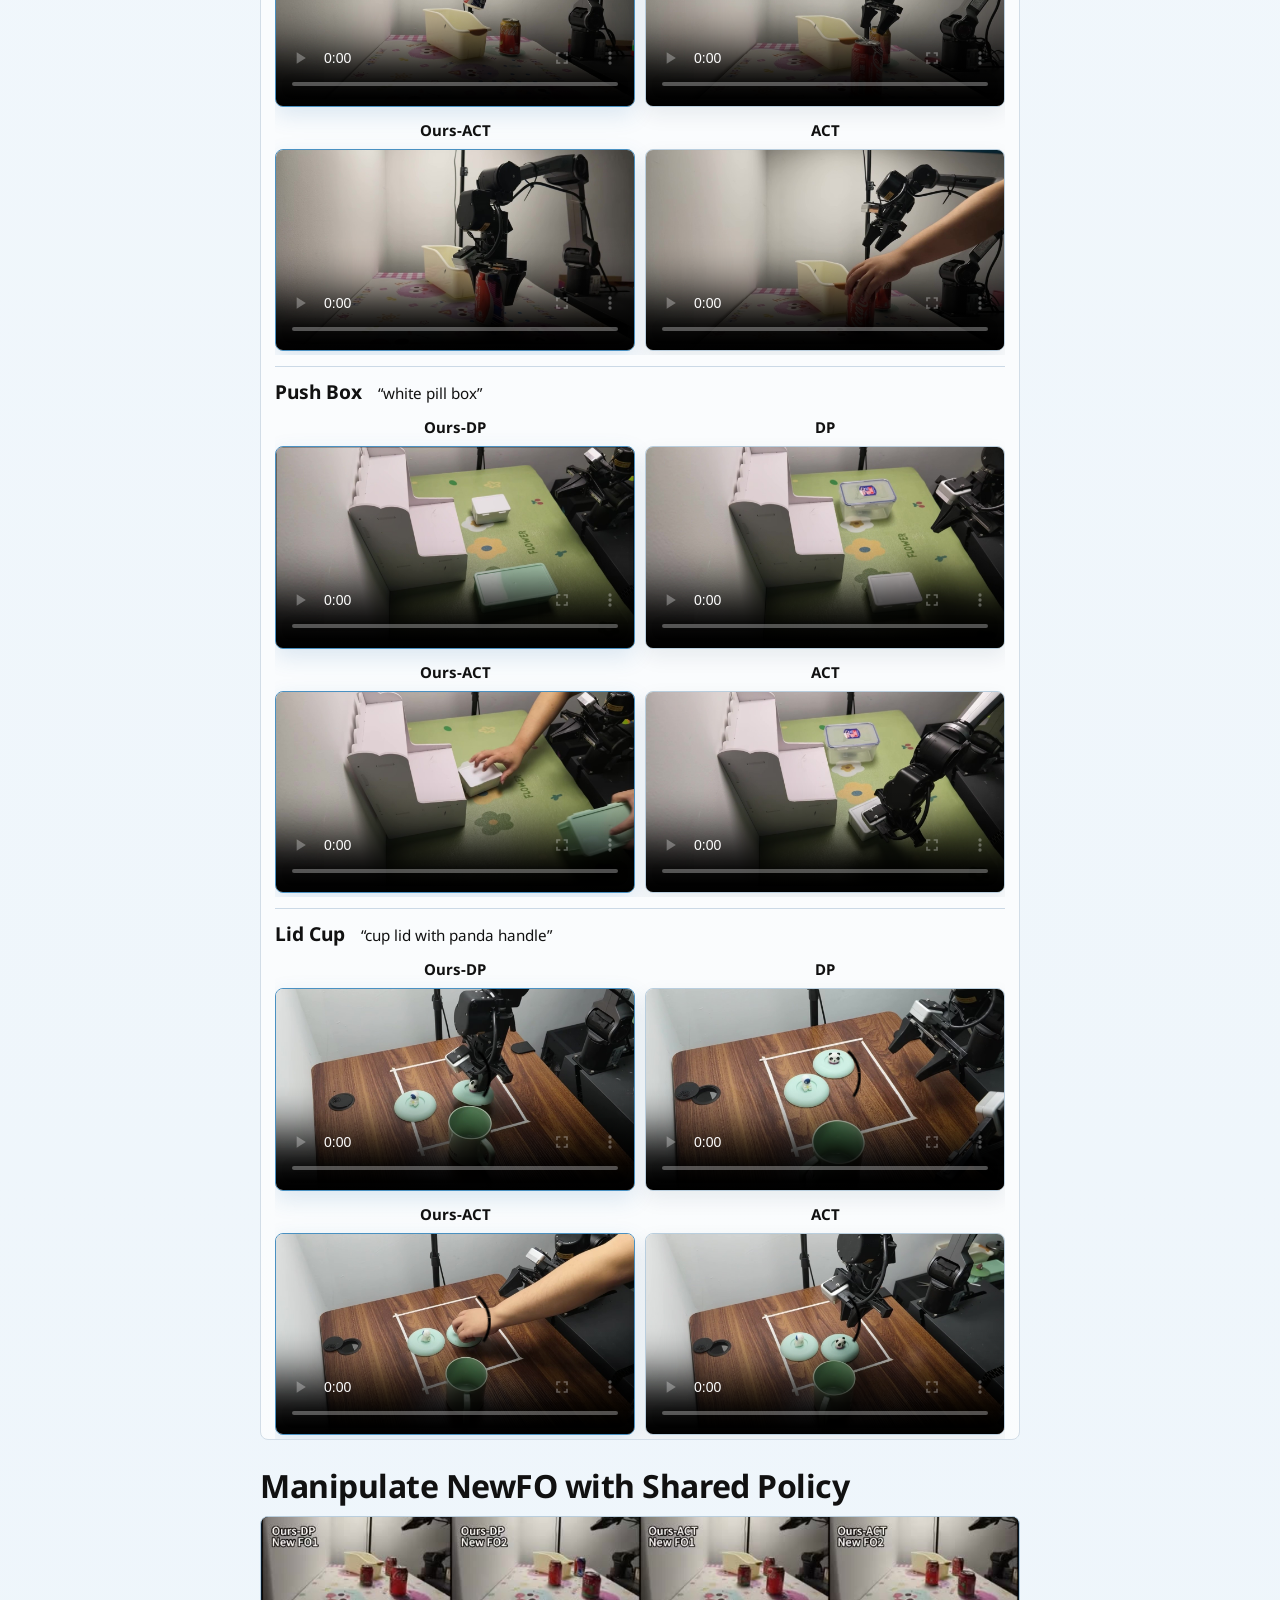
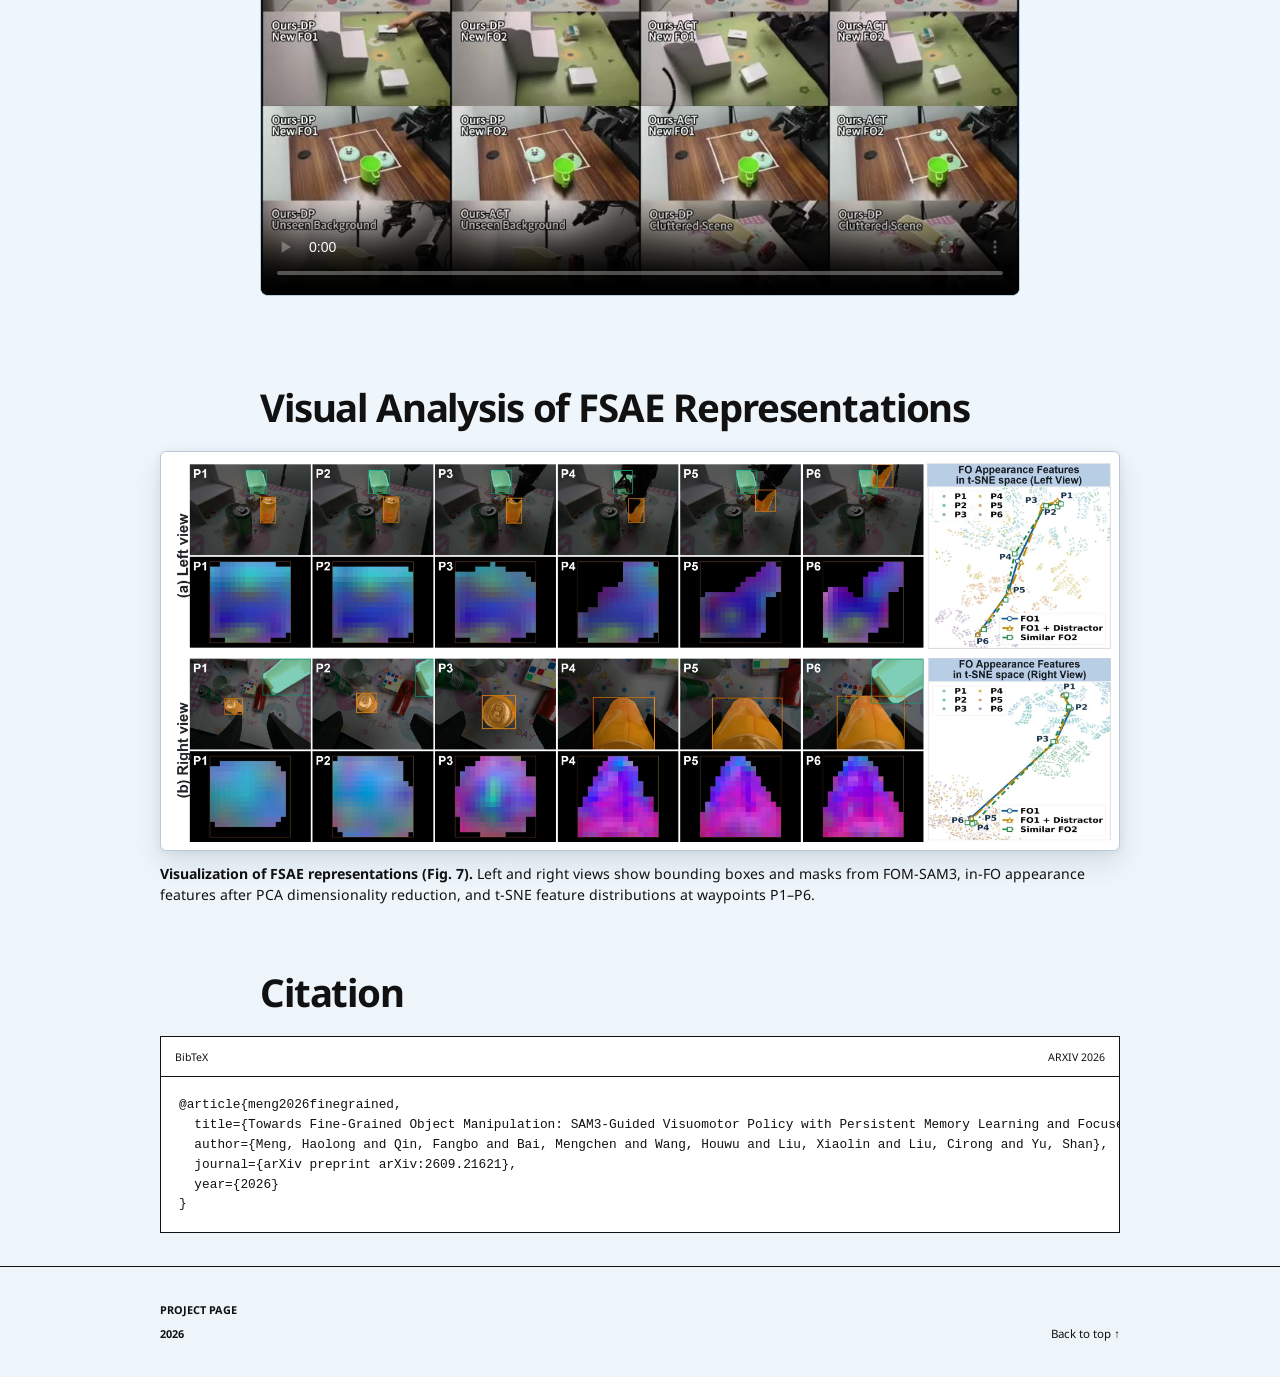
==== commit 5b6e8ad1: "style: align page text and consolidate experiment heading" ====
--- a/index.html
+++ b/index.html
@@ -13,9 +13,9 @@
     <link rel="preload" href="assets/fonts/google-sans-bold.ttf" as="font" type="font/ttf" crossorigin />
     <link rel="preload" href="assets/fonts/google-sans-semibold.ttf" as="font" type="font/ttf" crossorigin />
     <link rel="preload" href="assets/fonts/noto-sans-latin.woff2" as="font" type="font/woff2" crossorigin />
-    <link rel="stylesheet" href="styles.css?v=20261003-video-scale" />
-    <script src="project-data.js?v=20261003-video-scale" defer></script>
-    <script src="script.js?v=20261003-video-scale" defer></script>
+    <link rel="stylesheet" href="styles.css?v=20261003-title-alignment" />
+    <script src="project-data.js?v=20261003-title-alignment" defer></script>
+    <script src="script.js?v=20261003-title-alignment" defer></script>
   </head>
   <body>
     <a class="skip-link" href="#main">Skip to content</a>
@@ -78,7 +78,7 @@
           </div>
         </section>
         <section class="hero-video-showcase" id="demonstrations-title" role="region" aria-label="Robot demonstrations">
-          <p class="video-speed-note">Main experiment videos: 12× in the source files, displayed at half speed (6×) for clarity.</p>
+          <p class="video-speed-note">Main experiment videos are encoded at 12× speed. Playback is slowed to 0.5× for easier viewing.</p>
           <div data-hero-videos></div>
         </section>
 
@@ -106,15 +106,9 @@
       </section>
 
       <section class="results-section shell content-shell section-pad" id="results">
-        <div class="section-head"><div><h2>Experiments</h2></div></div>
+        <div class="section-head"><div><h2 id="main-experiment-title">Real-Robot Manipulation Experiments</h2></div></div>
 
         <section class="main-experiment" aria-labelledby="main-experiment-title">
-          <div class="main-experiment-head">
-            <div>
-              <h3 id="main-experiment-title">REAL-ROBOT MANIPULATION</h3>
-            </div>
-          </div>
-
           <div class="main-experiment-video-grid" data-main-experiment-videos aria-label="Real-robot rollout video comparisons"></div>
         </section>
 
--- a/styles.css
+++ b/styles.css
@@ -74,9 +74,9 @@
 button,input,select,textarea { font-family: var(--font-body); }
 h1 { max-width: 900px; margin: 0 auto 26px; color: #111; font-weight: 700; letter-spacing: normal; line-height: 1.14; text-wrap: balance; }
 .hero-title { margin-bottom: 0; line-height: 1.22; }
-.title-accent { display: block; margin-bottom: 8px; color: #111111; font-size: 1.12em; }
+.title-accent { display: block; margin-bottom: 8px; color: #256da8; font-size: 1.12em; }
 .main-video { width: min(760px,calc(100% - var(--hero-gutter))); margin: 12px auto; }
-.hero-paper-title { display: block; color: #256da8; font-size: clamp(1.55rem,2.6vw,2.25rem); text-shadow: none; }
+.hero-paper-title { display: block; color: #111111; text-align: left; font-size: clamp(1.55rem,2.6vw,2.25rem); text-shadow: none; }
 .hero-title ::selection { background: transparent; color: inherit; }
 .hero-title ::-moz-selection { background: transparent; color: inherit; }
 .resource-row { display: flex; gap: 7px; margin-top: 14px; justify-content: center; flex-wrap: wrap; }
@@ -95,7 +95,7 @@
 .hero-figure { width: 100%; text-align: center; }
 .hero-presentation { width: 100%; background: #e7f0f8; color: var(--green-dark); text-align: center; }
 .hero-presentation .section-pad { padding-top: 24px; }
-.hero-presentation h2 { margin: 0 0 24px; font-size: var(--section-title-size); font-weight: 700; letter-spacing: -.03em; line-height: 1.05; text-align: center; }
+.hero-presentation h2 { margin: 0 0 24px; font-size: var(--section-title-size); font-weight: 700; letter-spacing: -.03em; line-height: 1.05; text-align: left; }
 .hero-video-showcase { width: 100%; padding: 20px 0 16px; background: #e7f0f8; }
 .video-speed-note { margin: 0 auto 16px; padding: 0 20px; color: #111; font-size: .9rem; text-align: center; }
 .hero-featured-player { display: block; width: 100%; height: auto; aspect-ratio: 16/9; margin: 0 auto; border: 0; border-radius: 10px; background: #000; box-shadow: 0 14px 34px rgba(16,42,67,.14); }
@@ -120,15 +120,15 @@
 .hero-demo-dots button { width: 9px; height: 9px; padding: 0; border: 0; border-radius: 50%; background: #b8c9d7; cursor: pointer; }
 .hero-demo-dots button[aria-current="true"] { background: var(--green); transform: scale(1.2); }
 .hero-abstract { width: 100%; text-align: center; }
-.hero-abstract h2 { margin: 22px 0 8px; font-size: var(--section-title-size); font-weight: 700; letter-spacing: -.03em; line-height: 1.05; text-align: center; }
+.hero-abstract h2 { max-width: 760px; margin: 22px auto 8px; font-size: var(--section-title-size); font-weight: 700; letter-spacing: -.03em; line-height: 1.05; text-align: left; }
 .abstract-figure { width: min(780px,100%); margin: 0 auto; }
 .abstract-figure img { max-height: none; object-fit: contain; padding: 0; border: 0; border-radius: 0; background: transparent; box-shadow: none; }
 .hero-abstract .abstract-copy { display: block; padding-top: 10px; padding-bottom: 16px; }
-.section-head { display: block; margin-bottom: 24px; text-align: center; }
+.section-head { display: block; max-width: 760px; margin: 0 auto 24px; text-align: left; }
 .section-head h2 { max-width: 820px; margin: 0 auto; font-size: var(--section-title-size); font-weight: 700; letter-spacing: -.03em; line-height: 1.05; }
 .section-head .section-summary { max-width: 720px; margin: 14px auto 0; color: var(--muted); font-weight: 400; letter-spacing: 0; text-transform: none; }
 .abstract-copy { display: block; width: min(760px,100%); margin: 0 auto; padding: 28px 0 18px; }
-.abstract-copy p { margin: 0; color: #111111; font-family: var(--font-body); font-size: .95rem; line-height: 1.62; }
+.abstract-copy p { margin: 0; text-align: left; color: #111111; font-family: var(--font-body); font-size: .95rem; line-height: 1.62; }
 .abstract-copy strong { color: inherit; font-weight: 400; }
 .section-pad { padding-top: clamp(24px,2.6vw,34px); padding-bottom: clamp(24px,2.6vw,34px); }
 .dark-section { background: var(--green-dark); color: var(--white); }
@@ -147,14 +147,14 @@
 .main-experiment-video-grid { max-width: 760px; margin: 12px auto 0; }
 .experiment-condition-block { margin-top: 24px; }
 .experiment-condition-block:first-child { margin-top: 0; }
-.experiment-condition-head { margin: 0 4px 9px; text-align: center; }
+.experiment-condition-head { margin: 0 4px 9px; text-align: left; }
 .experiment-condition-head h4 { margin: 0; color: var(--ink); font: 700 1.4rem var(--font-body); letter-spacing: -.015em; }
 .experiment-condition-head p { max-width: 800px; margin: 4px 0 0; color: #111111; font-size: .86rem; line-height: 1.48; }
 .experiment-condition-content { padding: 2px 14px 0; border: 1px solid #d2dde7; border-radius: 8px; background: rgba(255,255,255,.68); }
 .experiment-task-group { padding: 11px 0; }
 .experiment-task-group + .experiment-task-group { border-top: 1px solid var(--line); }
 .experiment-task-group:last-child { padding-bottom: 0; }
-.experiment-task-head { display: flex; margin-bottom: 9px; align-items: baseline; justify-content: center; flex-wrap: wrap; gap: 4px 16px; }
+.experiment-task-head { display: flex; margin-bottom: 9px; align-items: baseline; justify-content: flex-start; flex-wrap: wrap; gap: 4px 16px; }
 .experiment-task-head h5 { flex-shrink: 0; margin: 0; color: var(--ink); font: 700 1.2rem var(--font-body); }
 .experiment-task-prompt { min-height: 1.2em; margin: 0; color: var(--muted); font-size: .95rem; line-height: 1.4; }
 .experiment-task-scroll { overflow-x: auto; padding-bottom: 4px; }
@@ -179,12 +179,12 @@
 .chart-note { max-width: 920px; margin: 14px 2px 0; color: var(--muted); }
 .chart-note strong { color: var(--ink); }
 .supporting-experiment { margin-top: 28px; padding-top: 0; }
-.supporting-head { max-width: none; margin: 0 auto 16px; padding-bottom: 10px; border-bottom: 1px solid var(--ink); }
-.supporting-head h3 { text-align: center; }
+.supporting-head { max-width: 760px; margin: 0 auto 16px; padding-bottom: 10px; border-bottom: 1px solid var(--ink); }
+.supporting-head h3 { text-align: left; }
 .supporting-head h3 { margin: 0; color: var(--green-dark); font: 700 var(--experiment-title-size)/1.12 var(--font-body); letter-spacing: -.015em; }
 .supporting-head > p:last-child { margin: 0; color: var(--muted); font-size: .95rem; line-height: 1.65; }
 .generalization-experiment > .supporting-head { margin-bottom: 12px; padding-bottom: 0; border-bottom: 0; }
-.generalization-experiment > .supporting-head h3 { color: #111; font-size: var(--experiment-title-size); font-weight: 700; text-align: center; }
+.generalization-experiment > .supporting-head h3 { color: #111; font-size: var(--experiment-title-size); font-weight: 700; text-align: left; }
 .generalization-overview { max-width: 760px; margin: 0 auto 24px; }
 .generalization-overview-player { display: block; width: 100%; aspect-ratio: 2/1; object-fit: contain; border: 1px solid #b9cede; border-radius: 8px; background: #081a2a; }
 .analysis-figure { min-width: 0; margin: 0; }
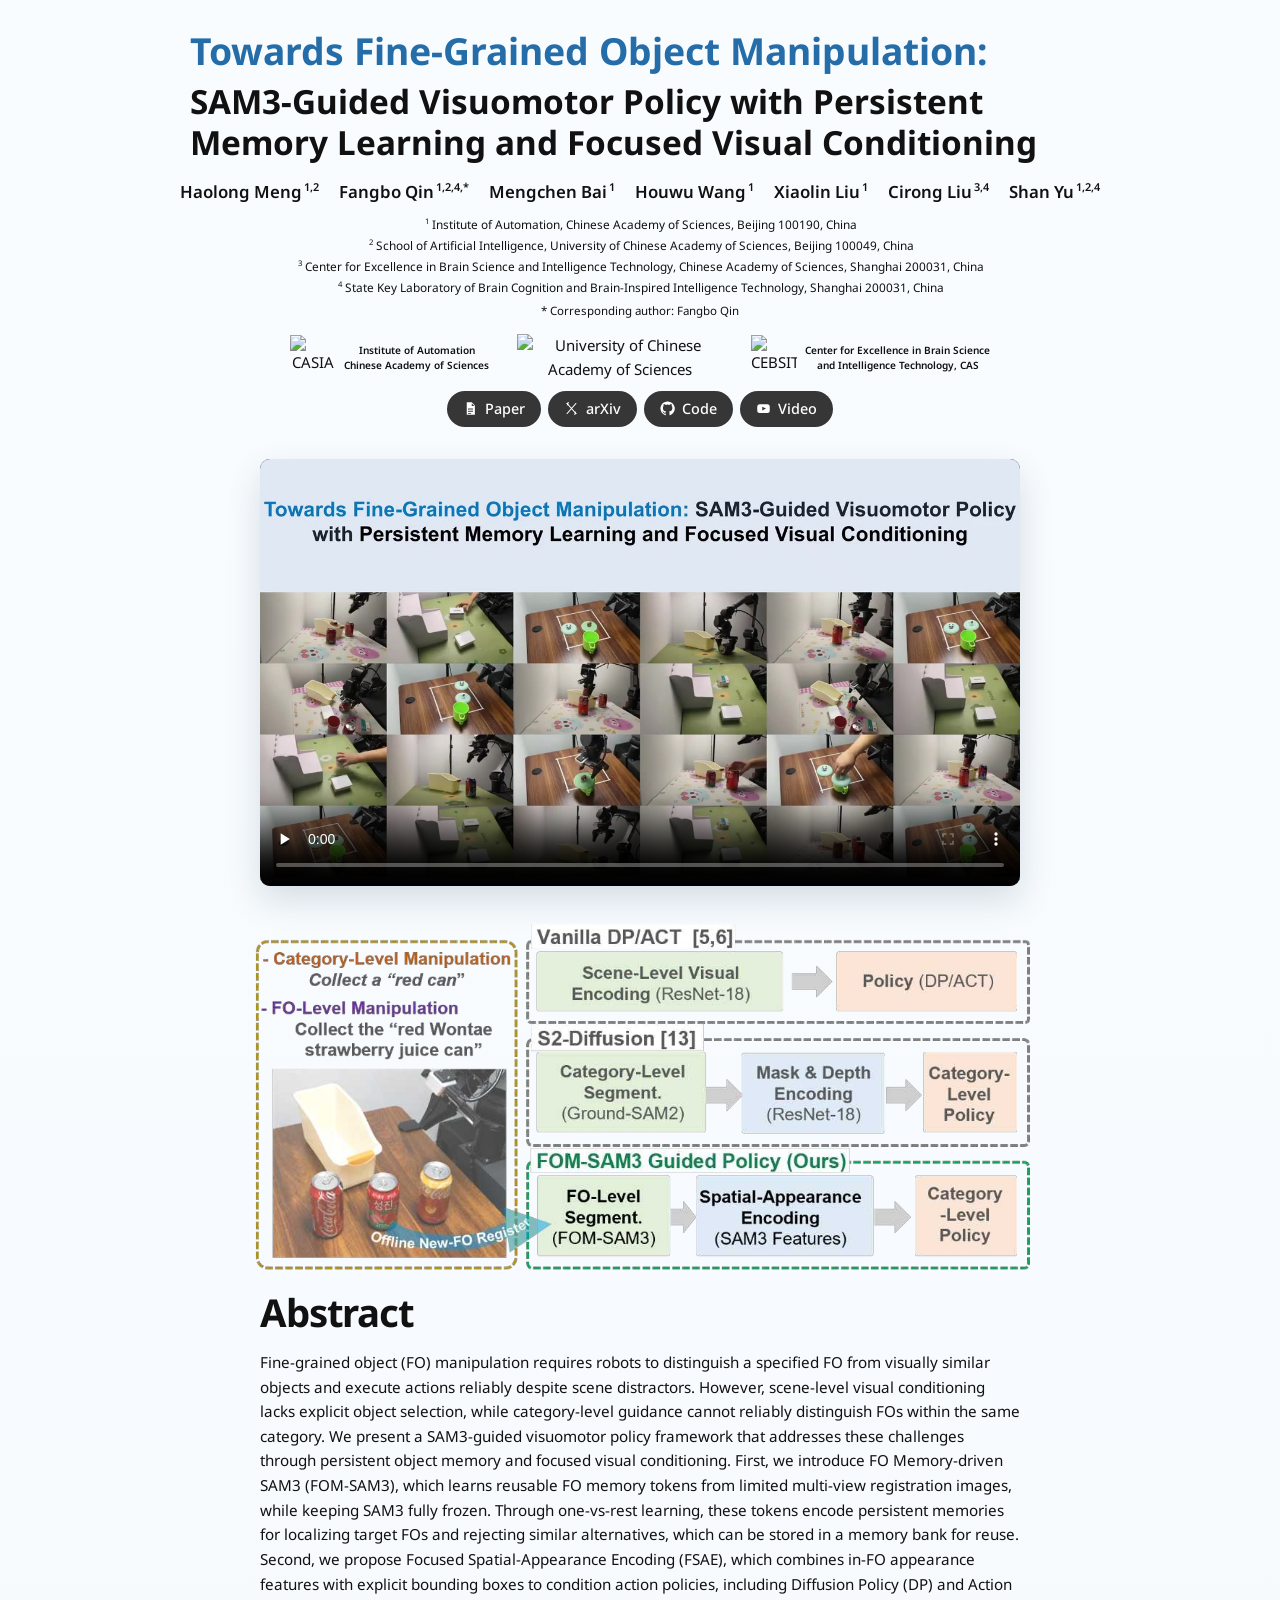
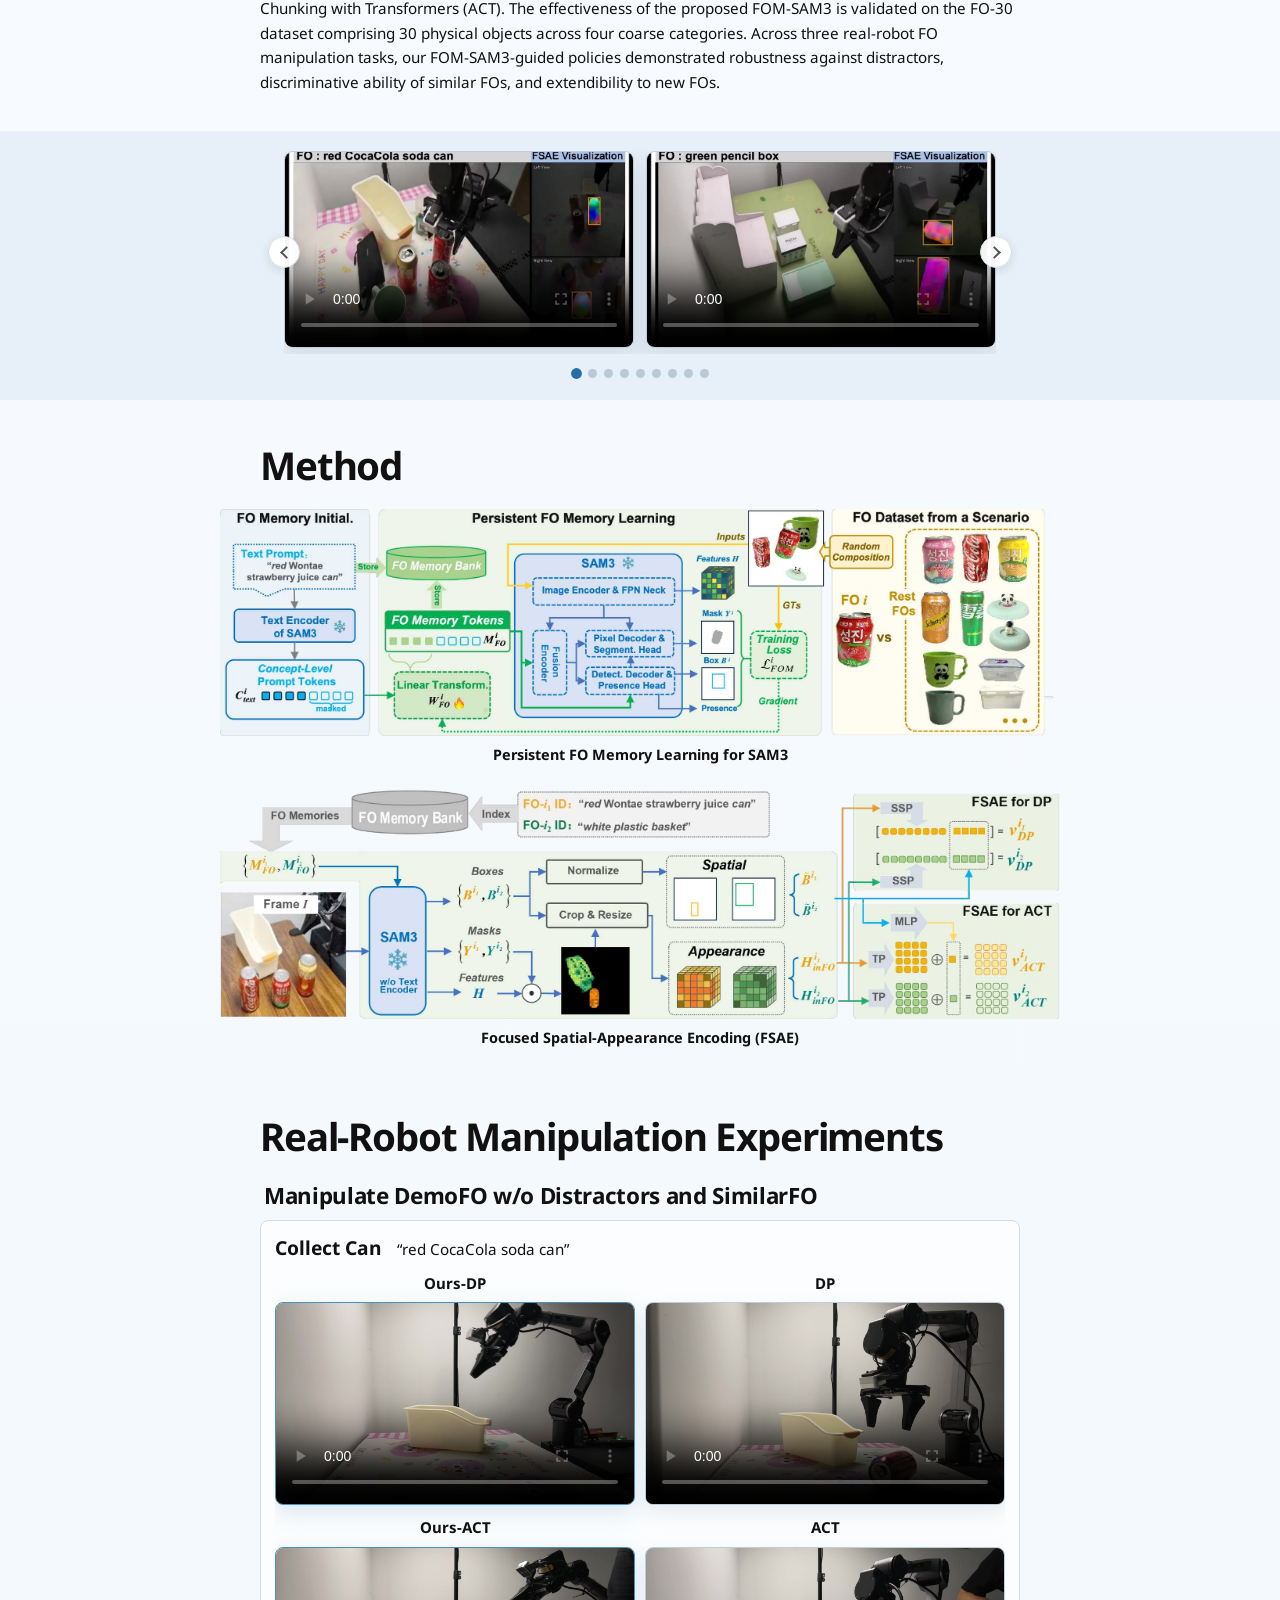
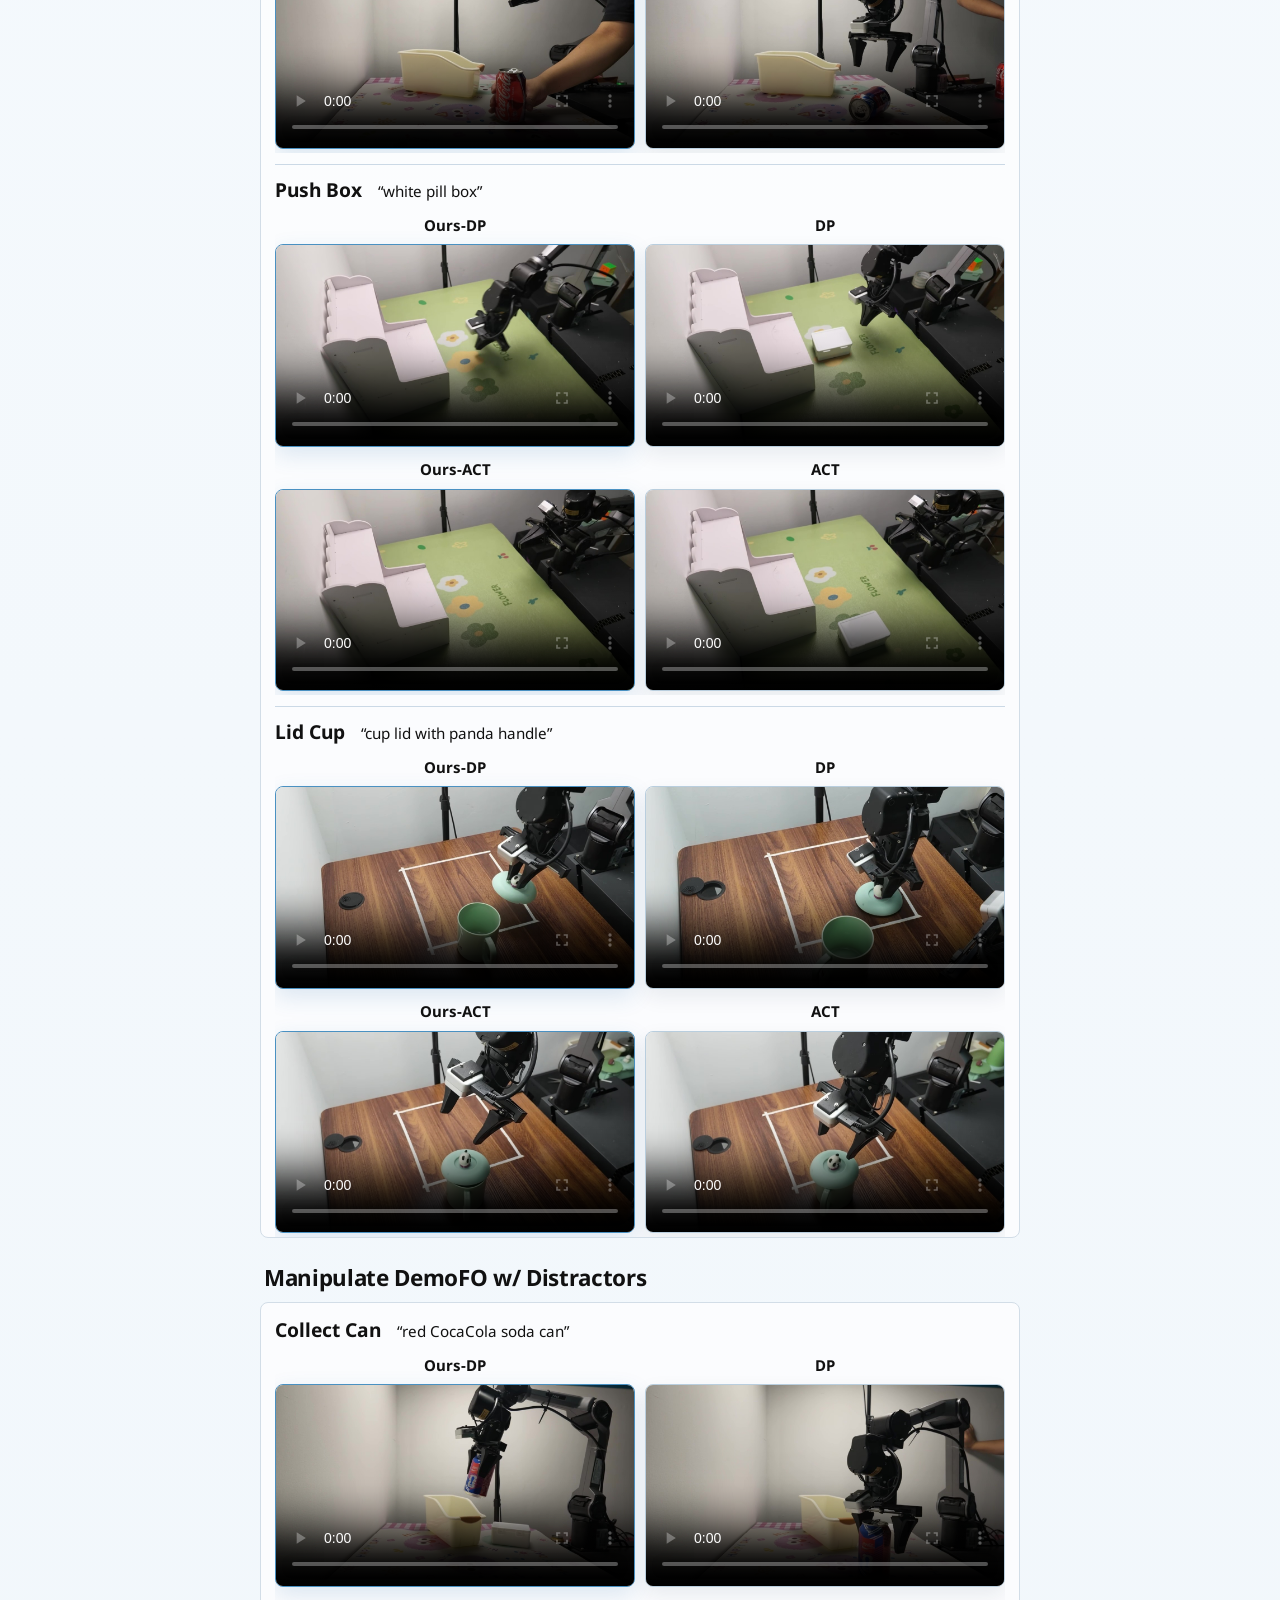
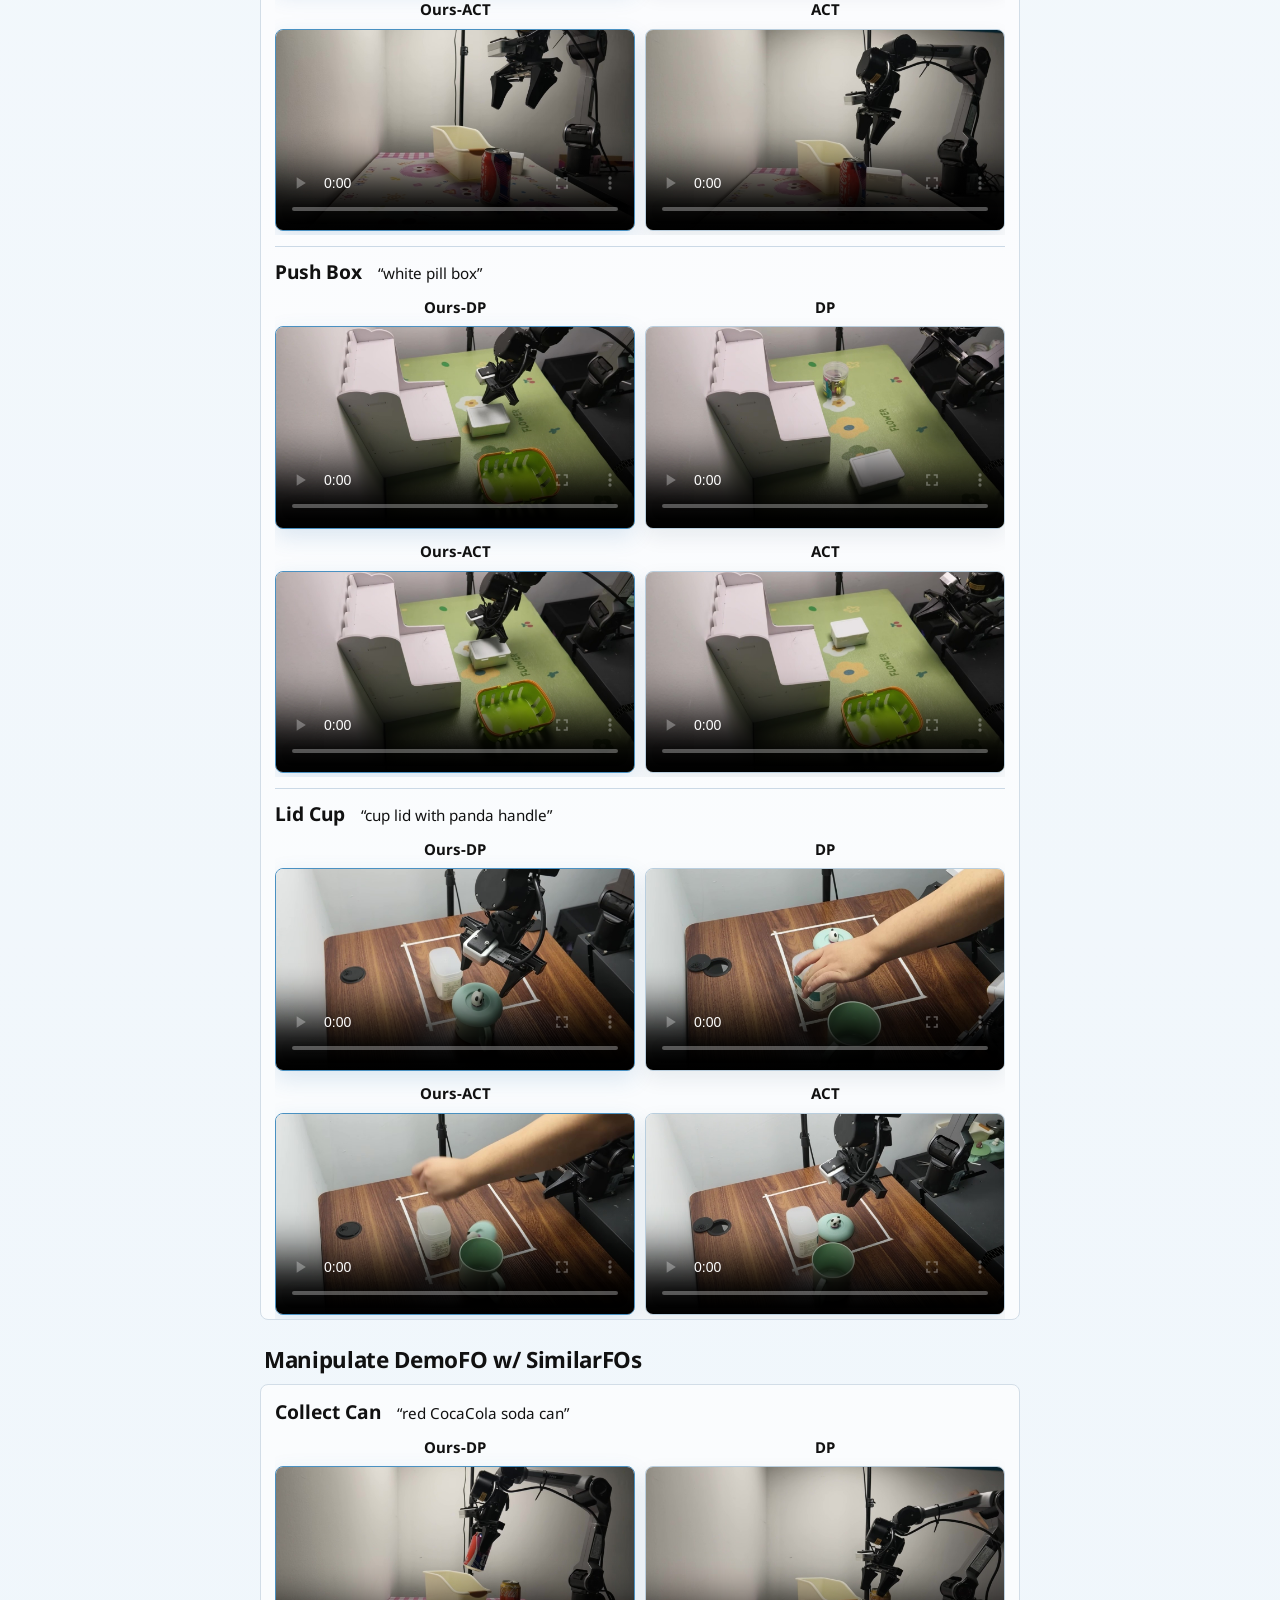
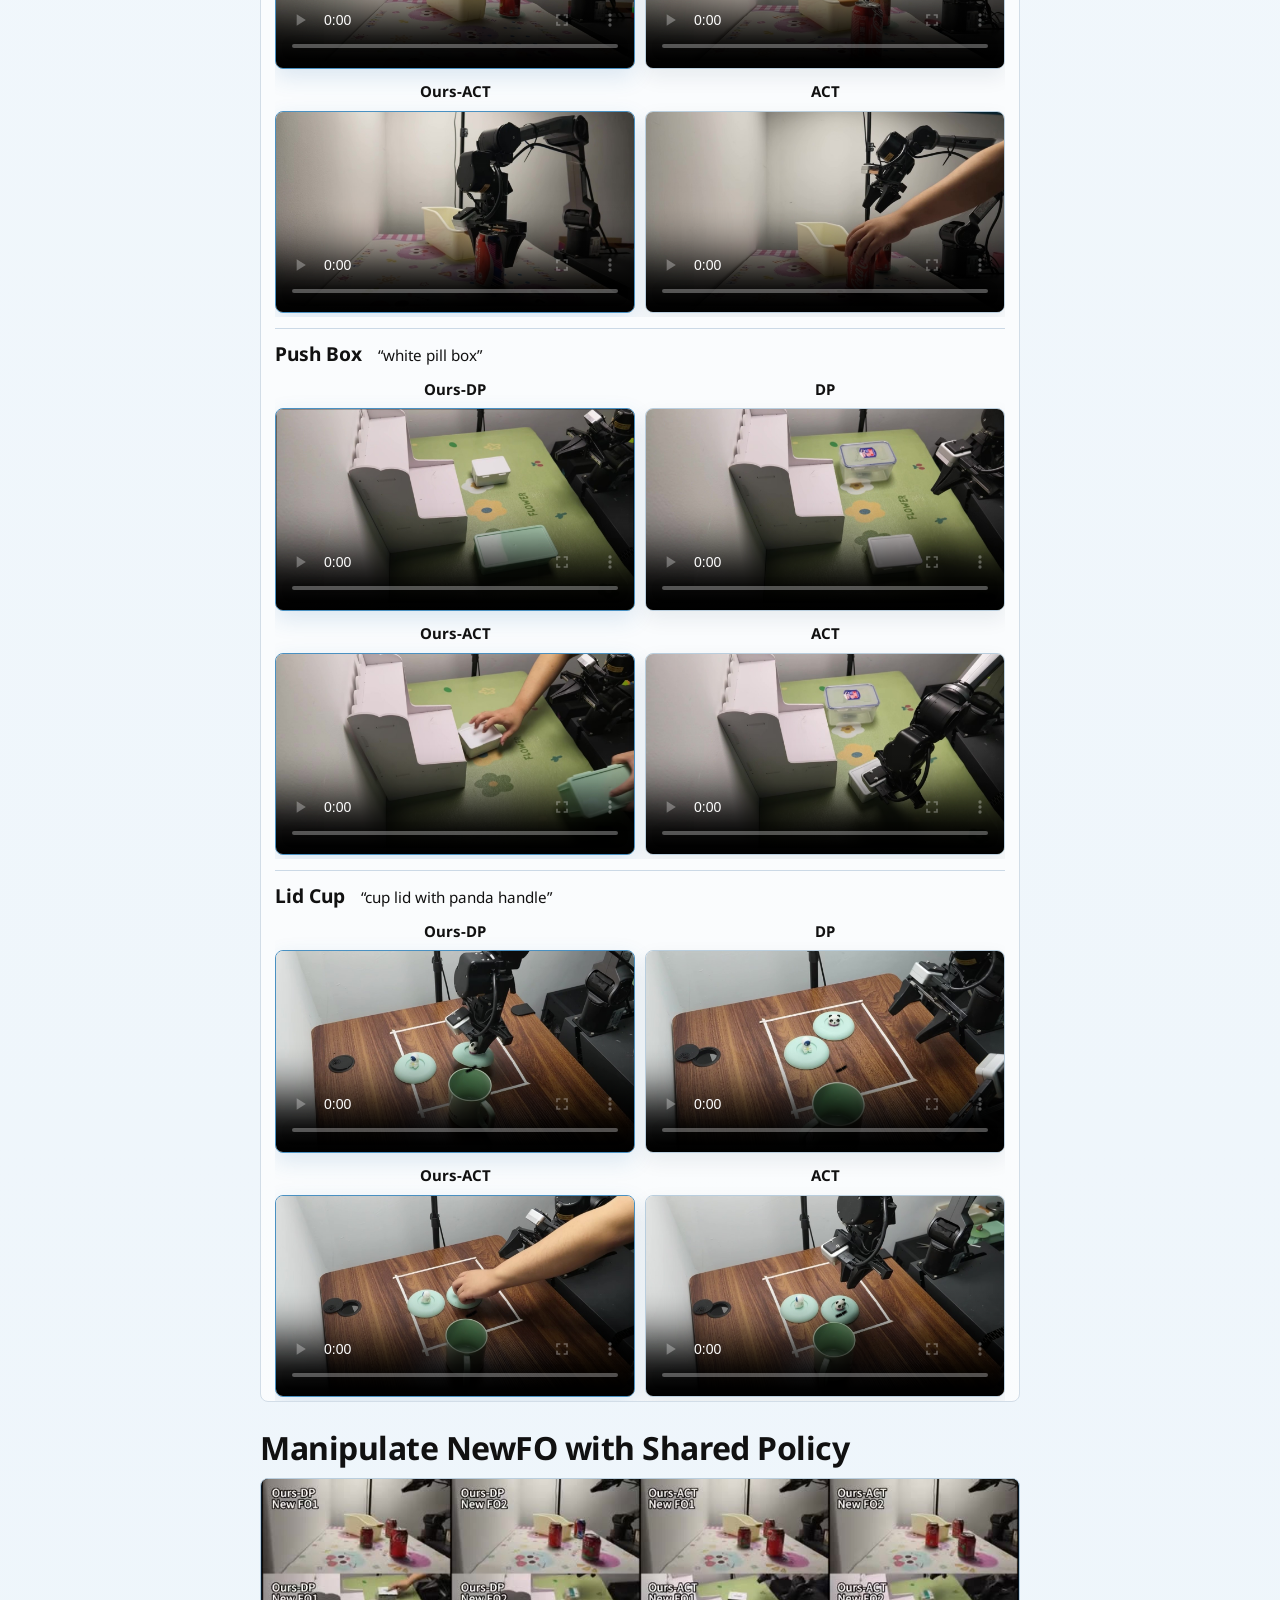
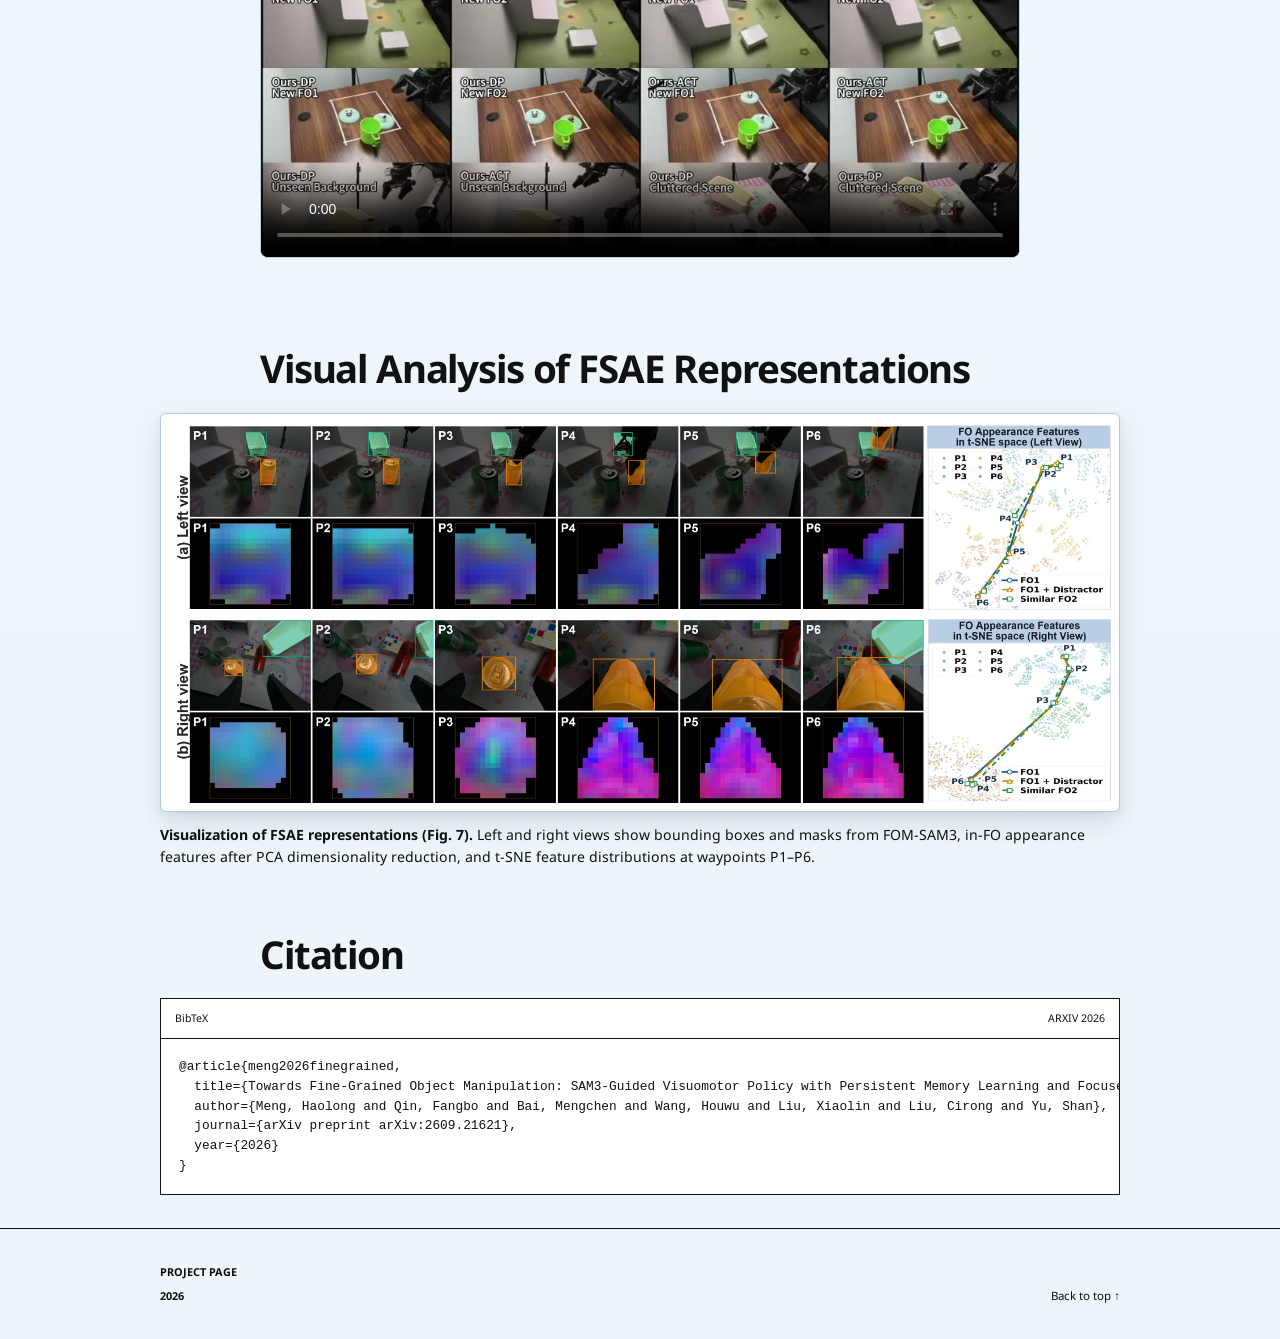
==== commit a2e59726: "style: remove video speed annotation" ====
--- a/index.html
+++ b/index.html
@@ -78,7 +78,6 @@
           </div>
         </section>
         <section class="hero-video-showcase" id="demonstrations-title" role="region" aria-label="Robot demonstrations">
-          <p class="video-speed-note">Main experiment videos are encoded at 12× speed. Playback is slowed to 0.5× for easier viewing.</p>
           <div data-hero-videos></div>
         </section>
 
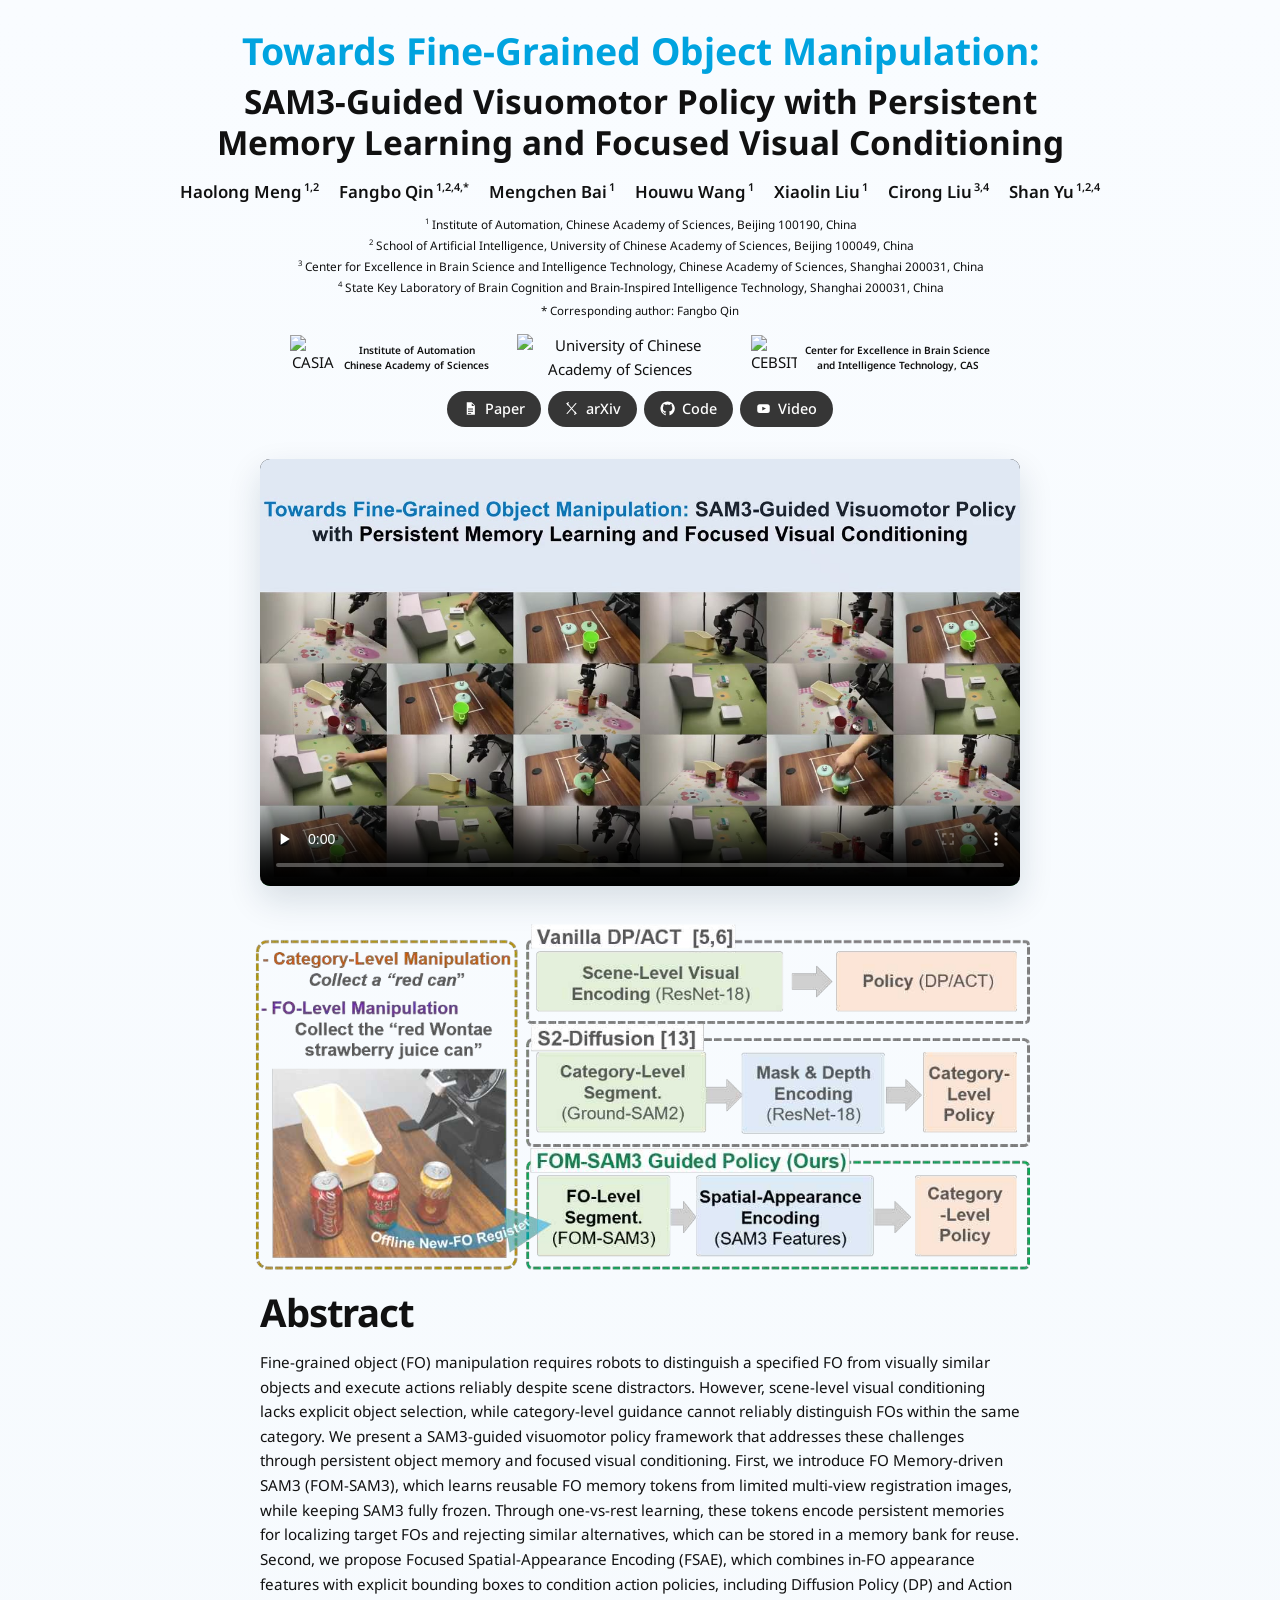
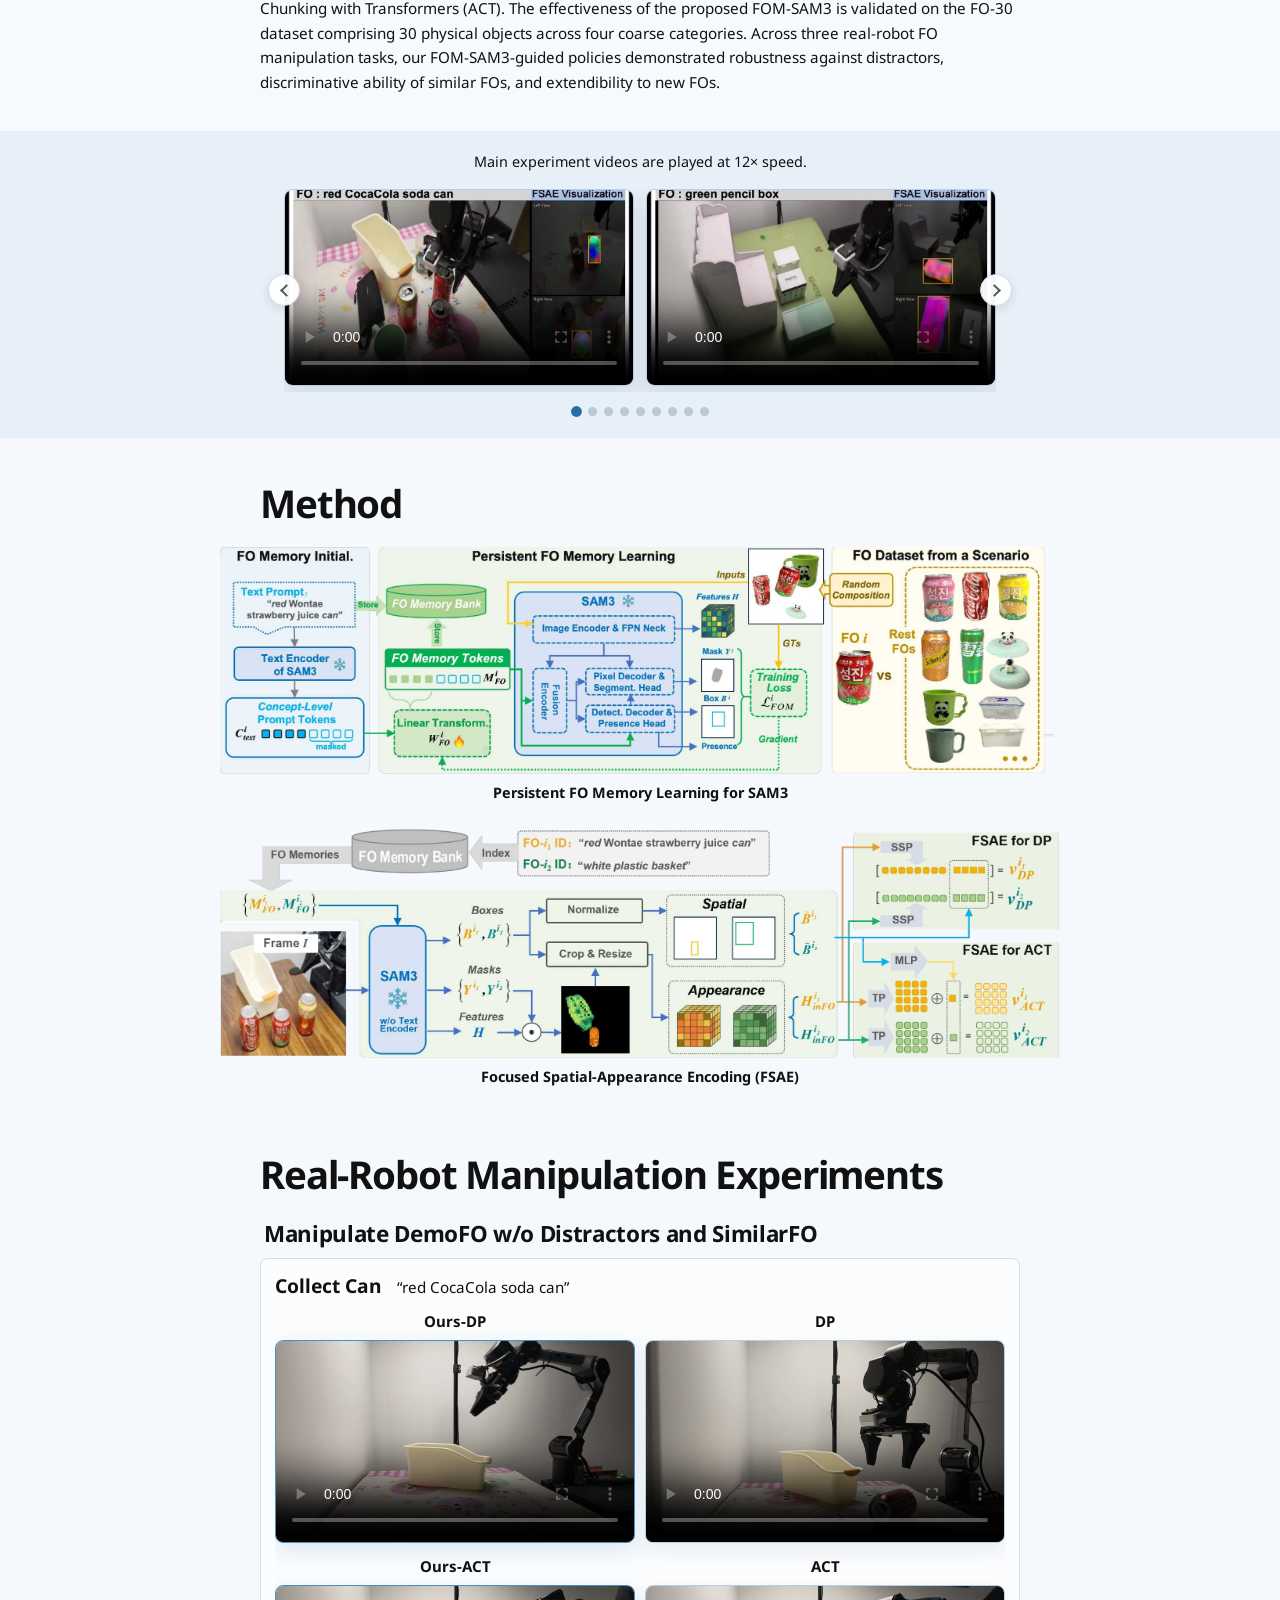
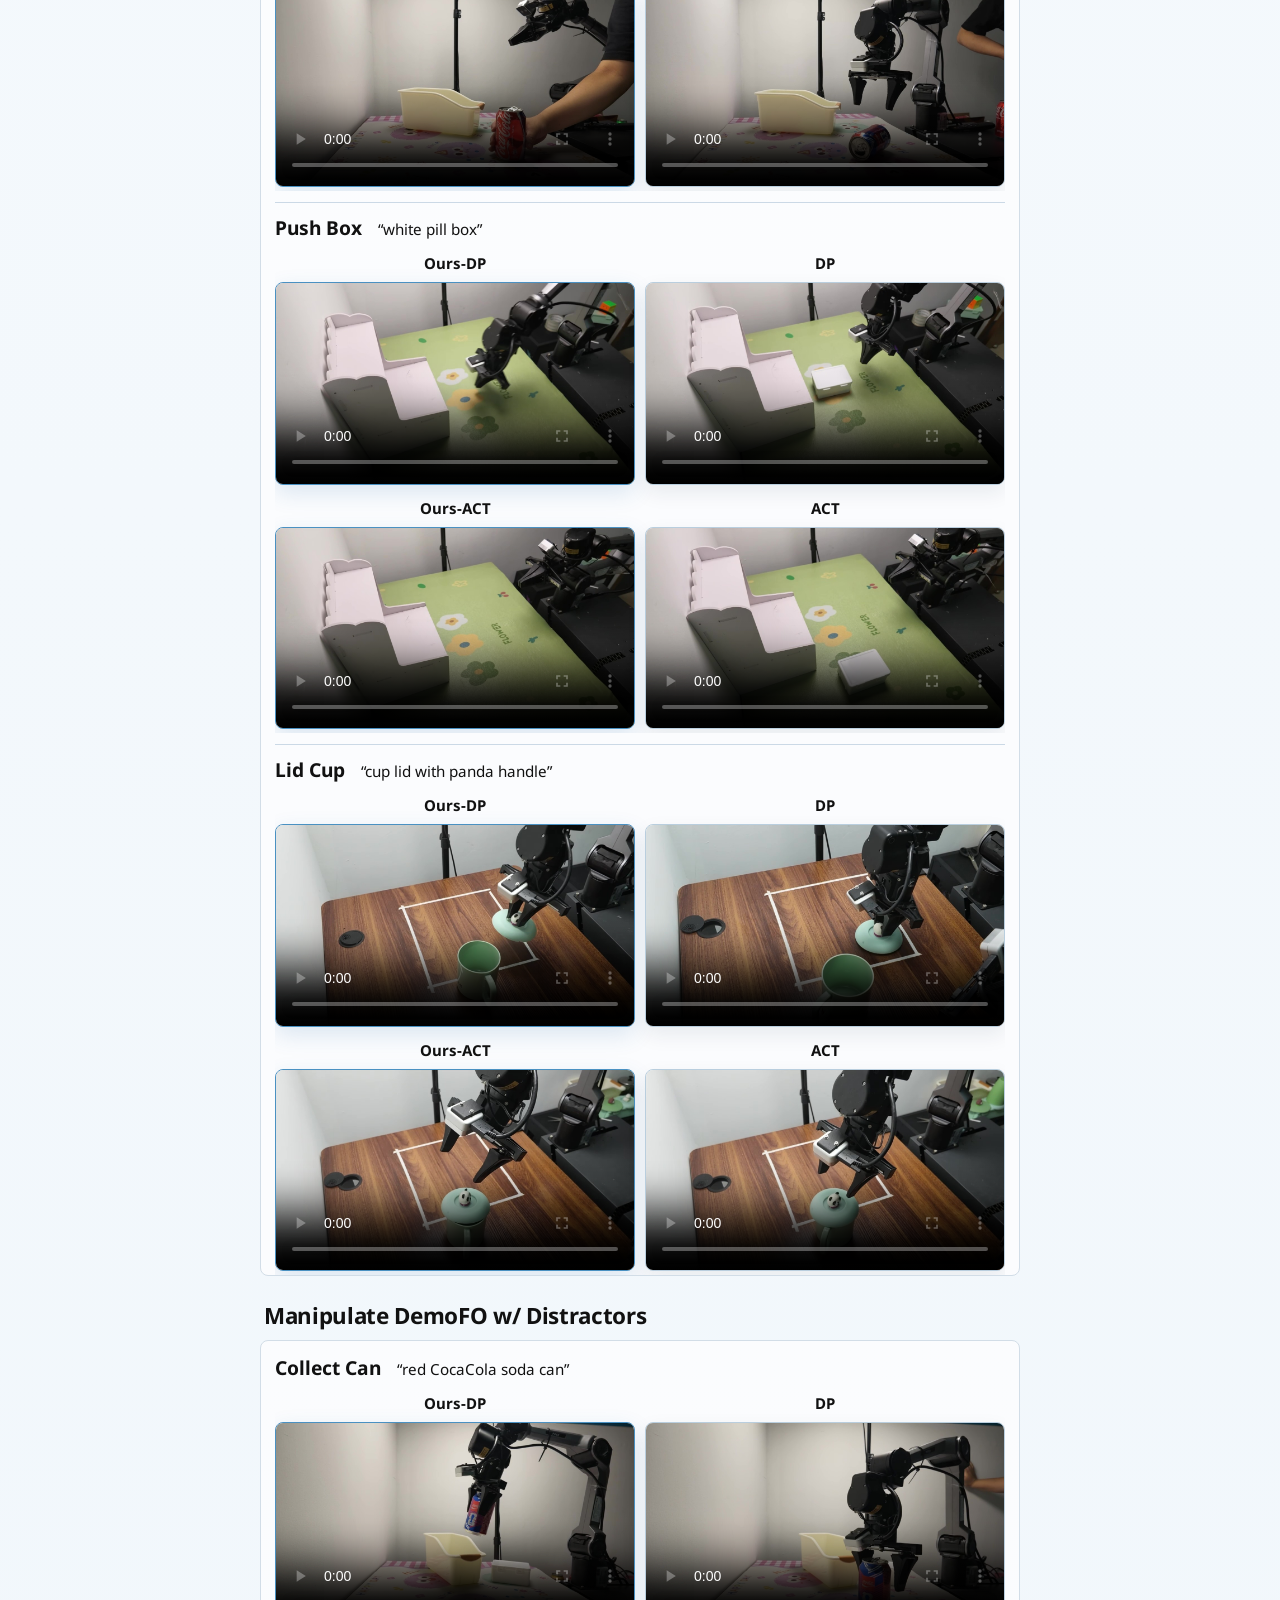
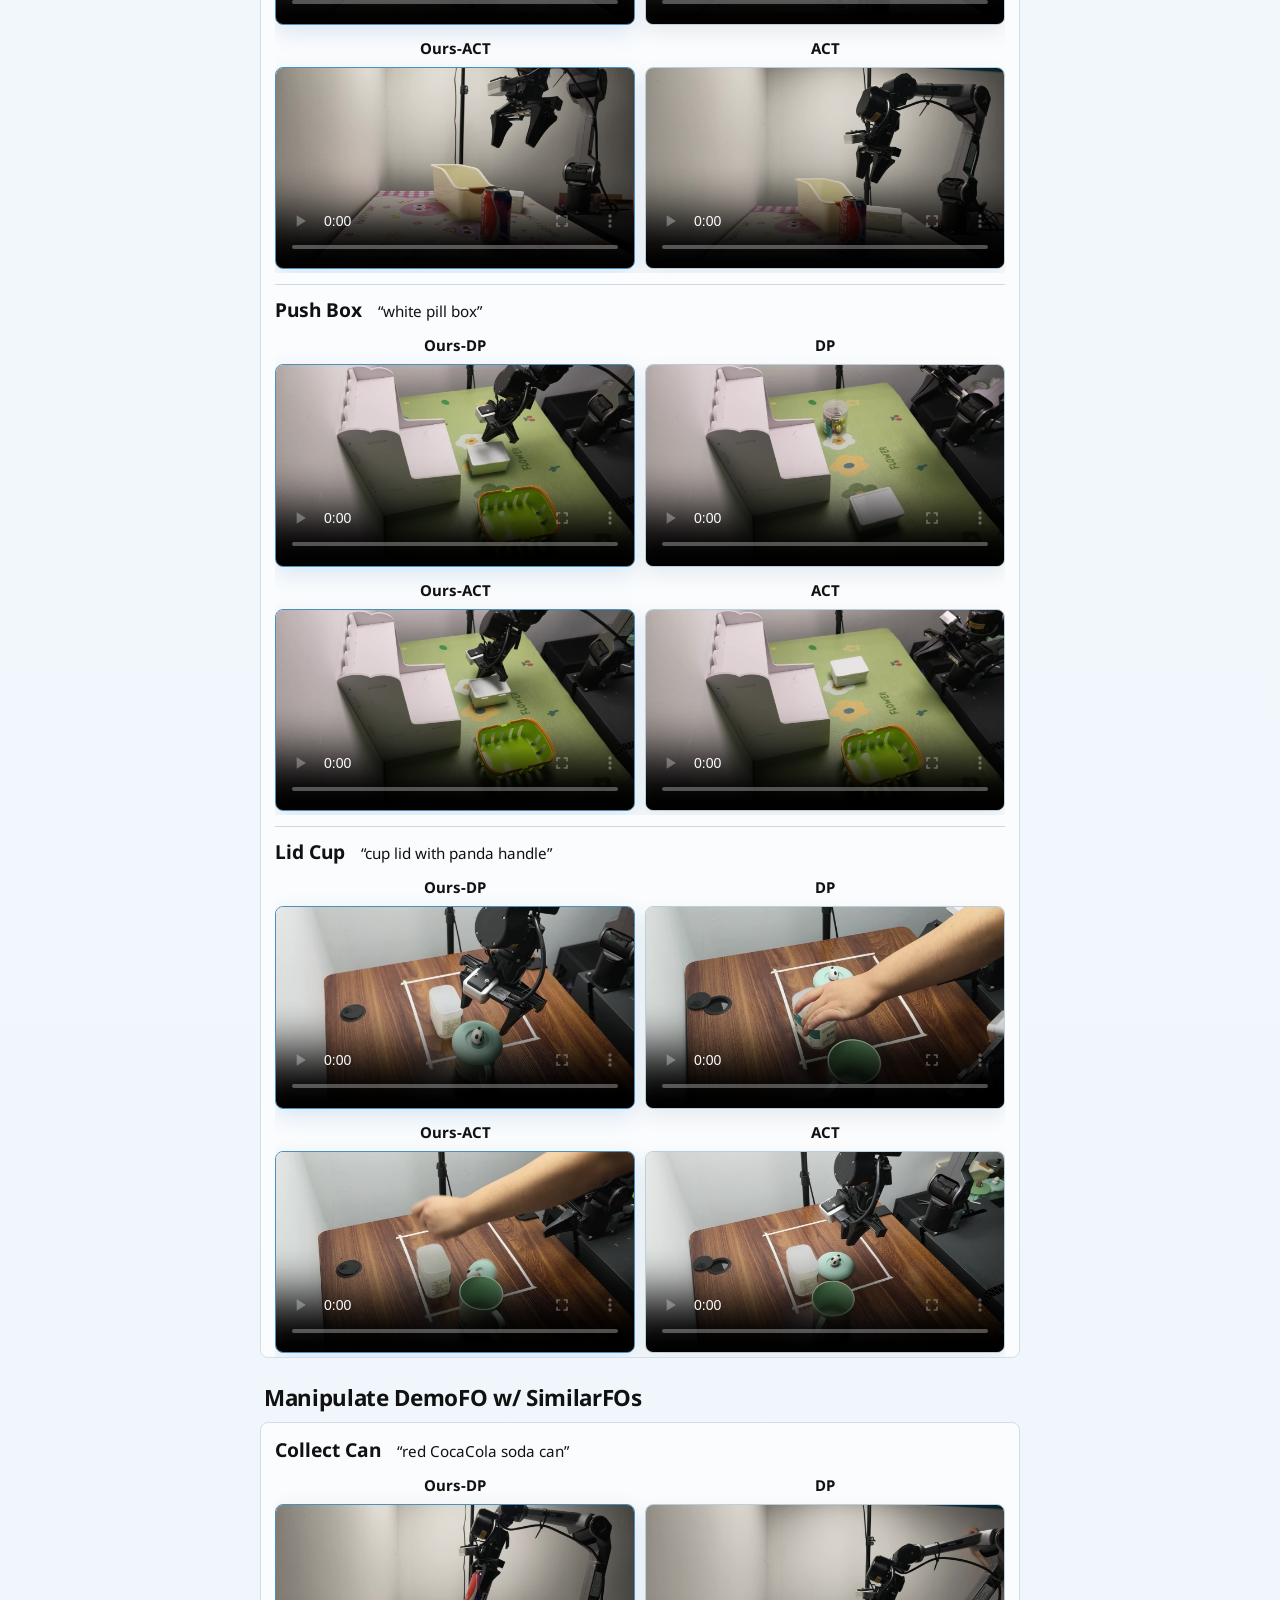
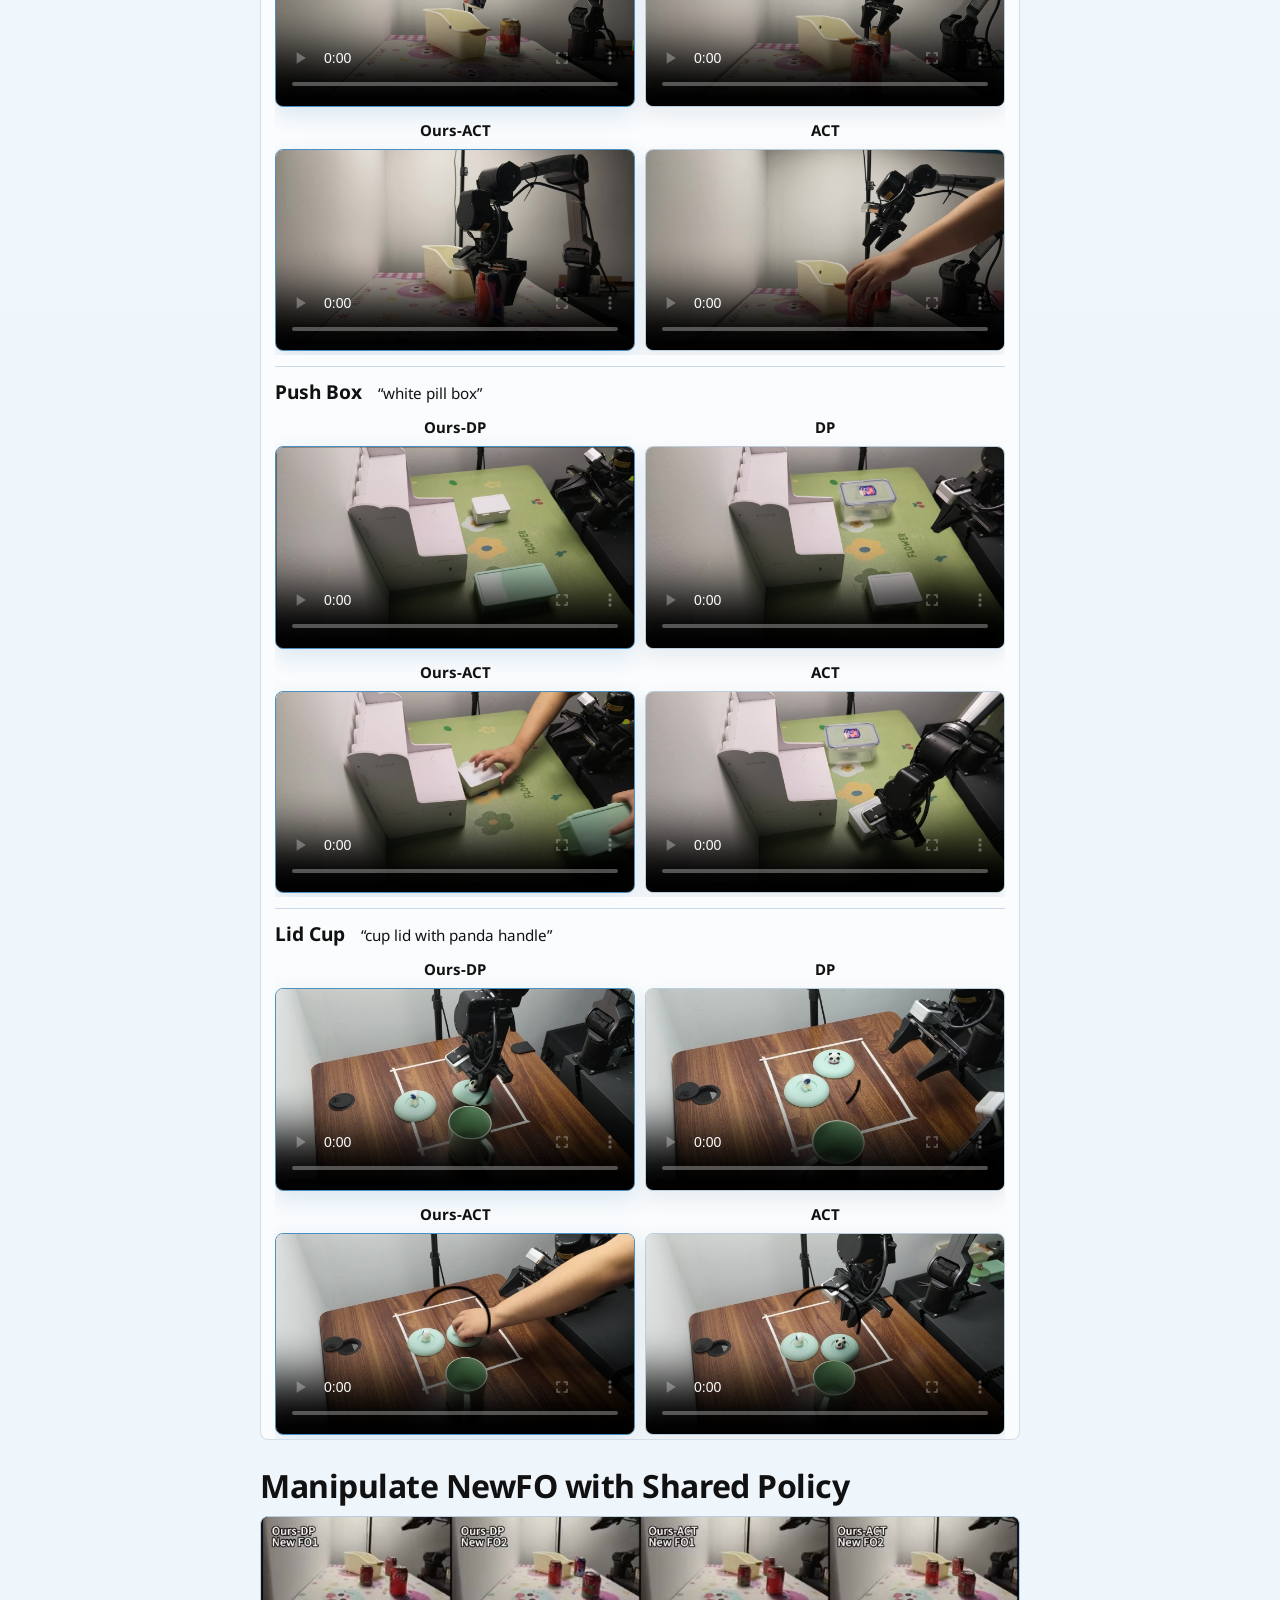
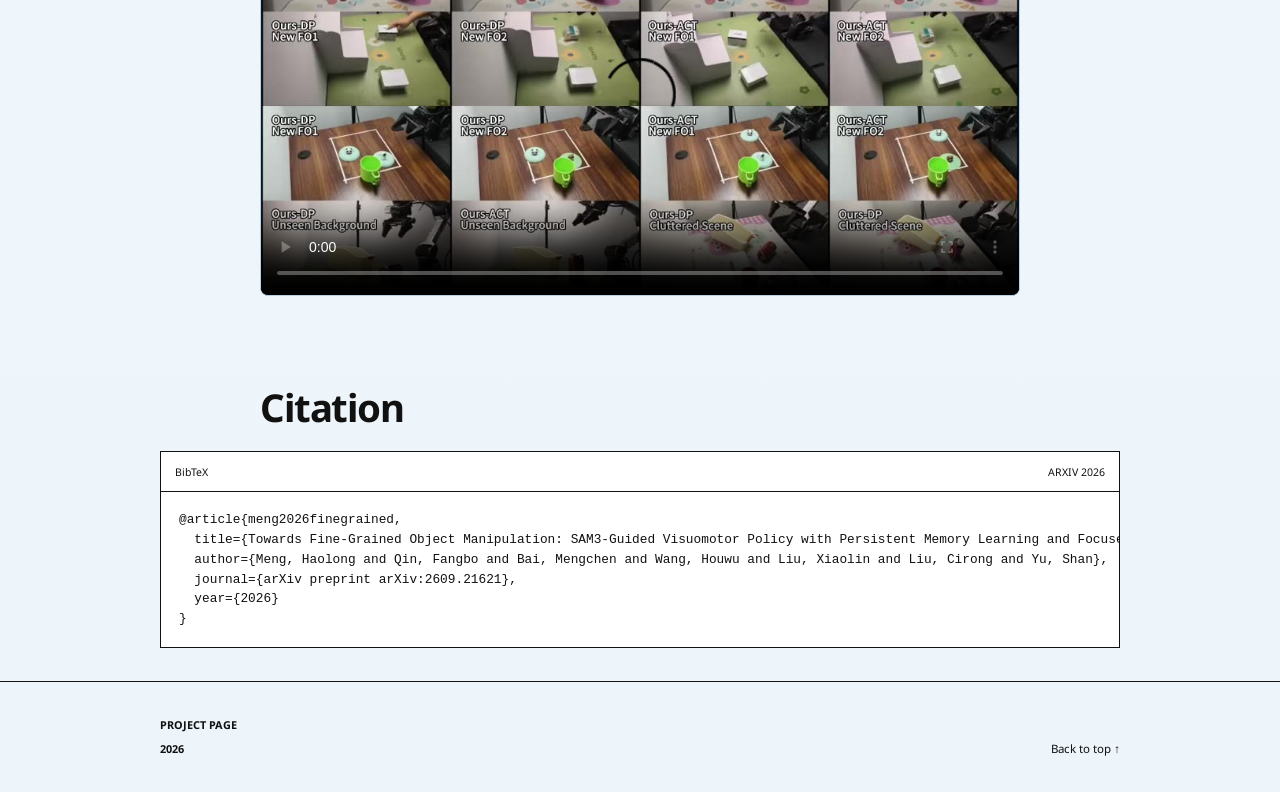
==== commit ea8eb3d4: "fix: apply slow playback after media loading and simplify page" ====
--- a/index.html
+++ b/index.html
@@ -13,9 +13,9 @@
     <link rel="preload" href="assets/fonts/google-sans-bold.ttf" as="font" type="font/ttf" crossorigin />
     <link rel="preload" href="assets/fonts/google-sans-semibold.ttf" as="font" type="font/ttf" crossorigin />
     <link rel="preload" href="assets/fonts/noto-sans-latin.woff2" as="font" type="font/woff2" crossorigin />
-    <link rel="stylesheet" href="styles.css?v=20261003-title-alignment" />
-    <script src="project-data.js?v=20261003-title-alignment" defer></script>
-    <script src="script.js?v=20261003-title-alignment" defer></script>
+    <link rel="stylesheet" href="styles.css?v=20261003-slow-playback" />
+    <script src="project-data.js?v=20261003-slow-playback" defer></script>
+    <script src="script.js?v=20261003-slow-playback" defer></script>
   </head>
   <body>
     <a class="skip-link" href="#main">Skip to content</a>
@@ -78,6 +78,7 @@
           </div>
         </section>
         <section class="hero-video-showcase" id="demonstrations-title" role="region" aria-label="Robot demonstrations">
+          <p class="video-speed-note">Main experiment videos are played at 12× speed.</p>
           <div data-hero-videos></div>
         </section>
 
@@ -120,14 +121,6 @@
         </section>
       </section>
 
-      <section class="analysis-section shell content-shell section-pad" id="viewpoint-analysis" aria-labelledby="viewpoint-analysis-title">
-        <div class="section-head"><div><h2 id="viewpoint-analysis-title">Visual Analysis of FSAE Representations</h2></div></div>
-        <figure class="paper-figure analysis-figure">
-          <img src="assets/images/fsae-representation.png?v=20261003-final-figures" width="3319" height="1344" alt="Visualization of FSAE representations in the left and right views: bounding boxes and masks from FOM-SAM3, in-FO appearance features after PCA, and t-SNE feature distributions across six robot waypoints." />
-          <figcaption><strong>Visualization of FSAE representations (Fig. 7).</strong> <span>Left and right views show bounding boxes and masks from FOM-SAM3, in-FO appearance features after PCA dimensionality reduction, and t-SNE feature distributions at waypoints P1–P6.</span></figcaption>
-        </figure>
-      </section>
-
       <section class="citation-section shell content-shell section-pad" id="citation" aria-labelledby="citation-title">
         <div class="section-head"><div><h2 id="citation-title">Citation</h2></div></div>
         <div class="citation-block">
--- a/styles.css
+++ b/styles.css
@@ -74,9 +74,9 @@
 button,input,select,textarea { font-family: var(--font-body); }
 h1 { max-width: 900px; margin: 0 auto 26px; color: #111; font-weight: 700; letter-spacing: normal; line-height: 1.14; text-wrap: balance; }
 .hero-title { margin-bottom: 0; line-height: 1.22; }
-.title-accent { display: block; margin-bottom: 8px; color: #256da8; font-size: 1.12em; }
+.title-accent { display: block; margin-bottom: 8px; color: #00a3df; font-size: 1.12em; }
 .main-video { width: min(760px,calc(100% - var(--hero-gutter))); margin: 12px auto; }
-.hero-paper-title { display: block; color: #111111; text-align: left; font-size: clamp(1.55rem,2.6vw,2.25rem); text-shadow: none; }
+.hero-paper-title { display: block; color: #111111; text-align: center; font-size: clamp(1.55rem,2.6vw,2.25rem); text-shadow: none; }
 .hero-title ::selection { background: transparent; color: inherit; }
 .hero-title ::-moz-selection { background: transparent; color: inherit; }
 .resource-row { display: flex; gap: 7px; margin-top: 14px; justify-content: center; flex-wrap: wrap; }
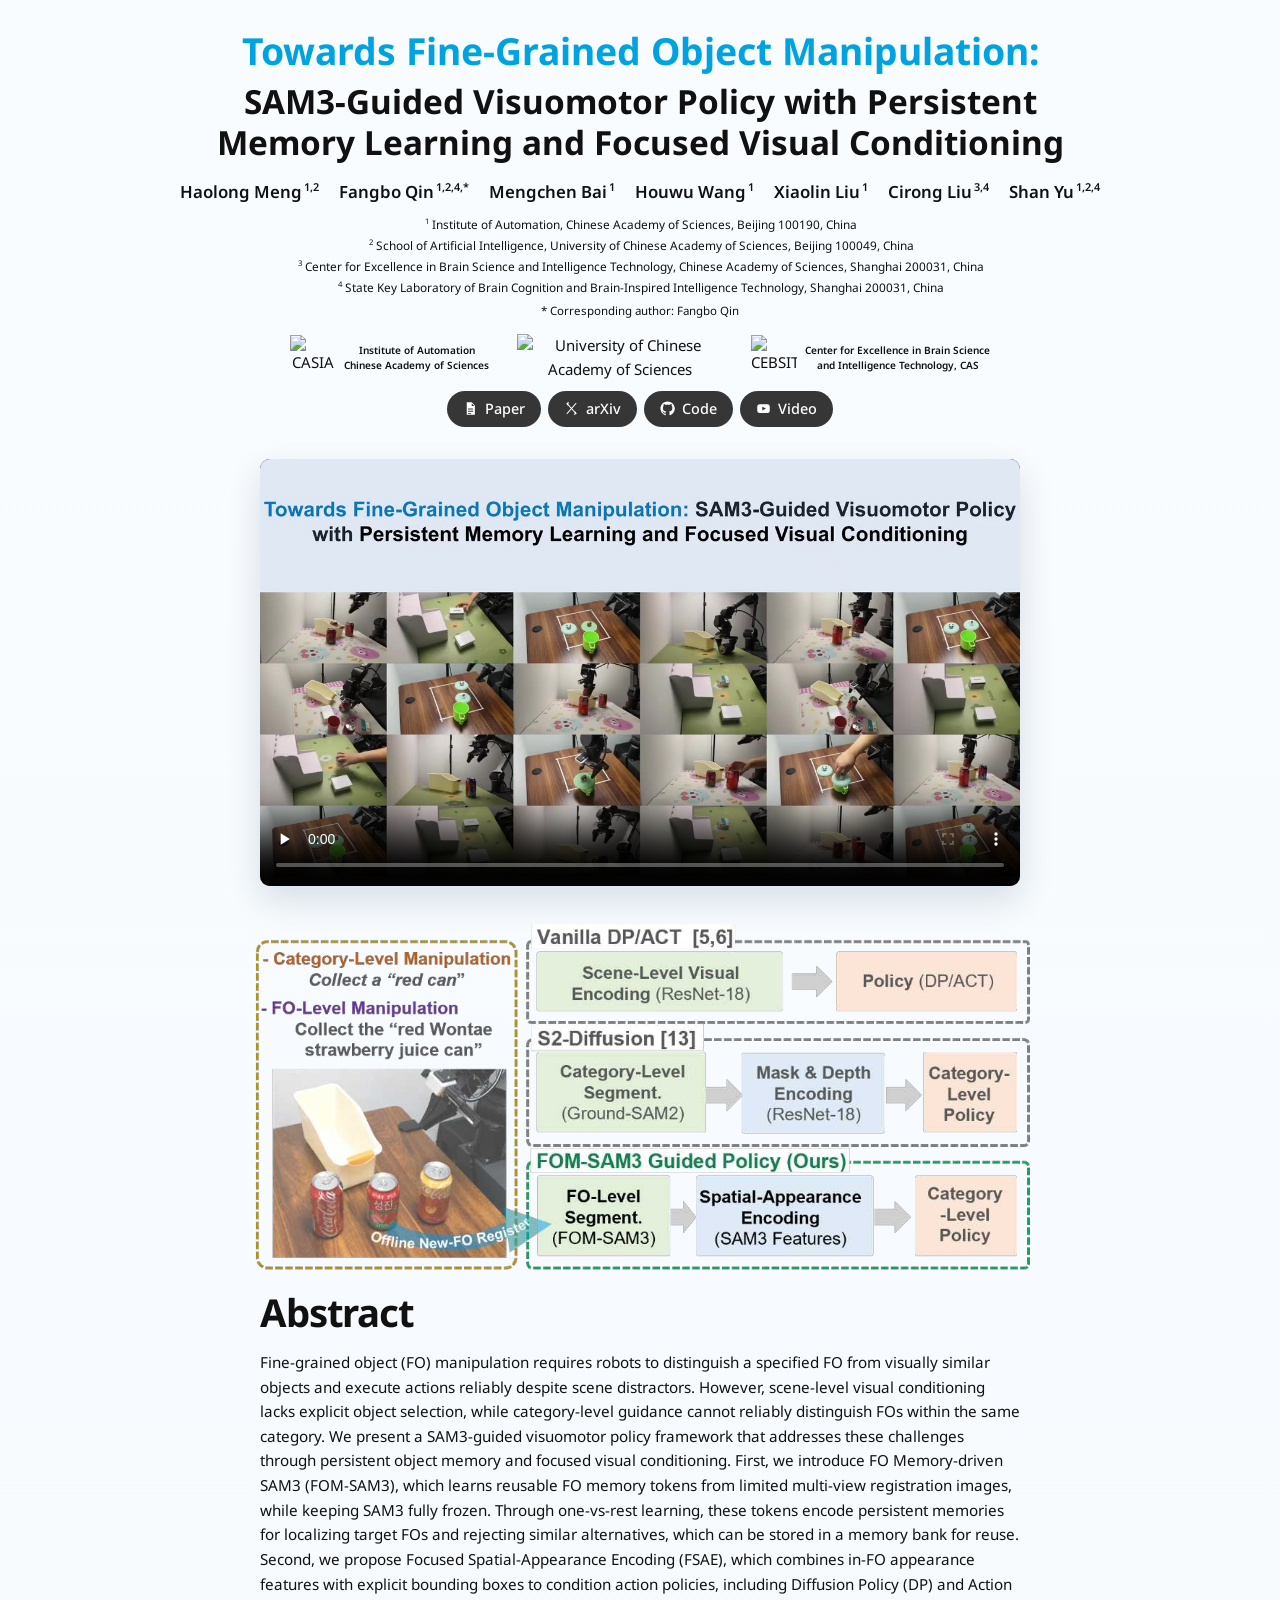
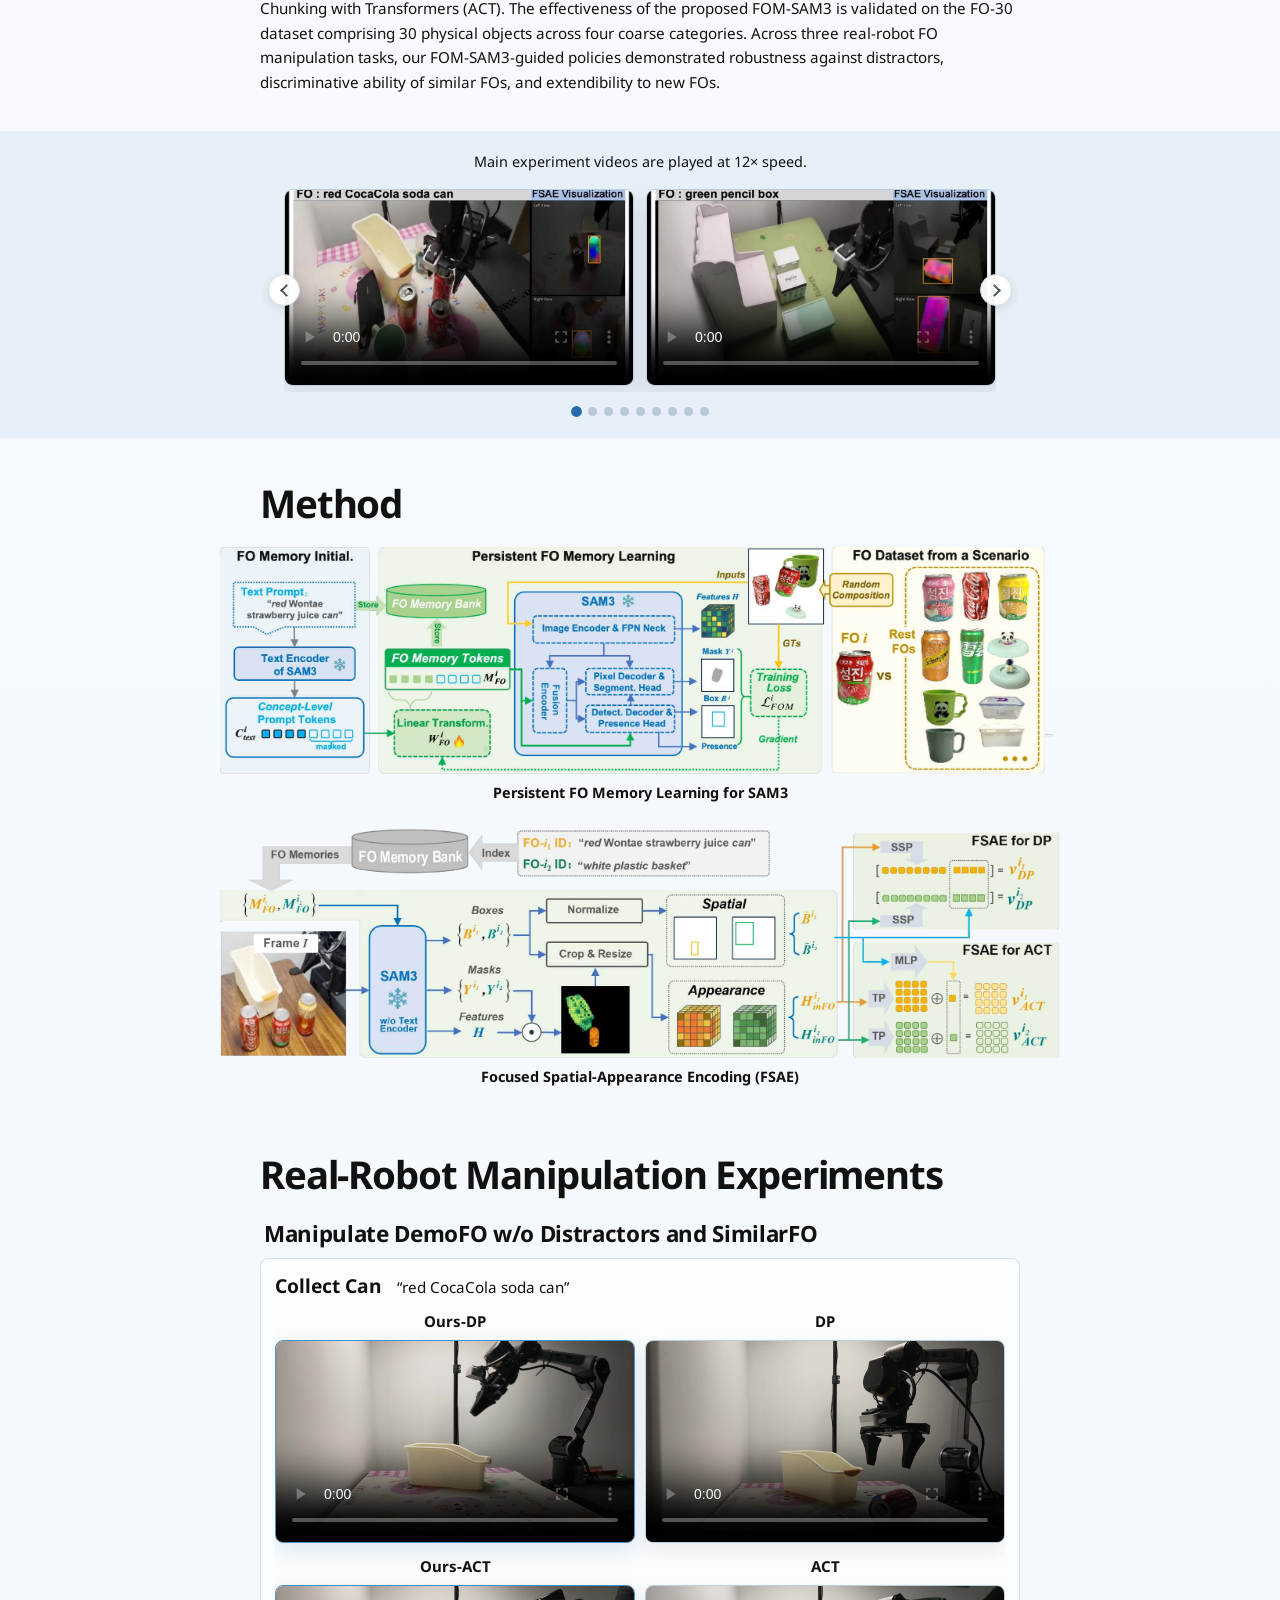
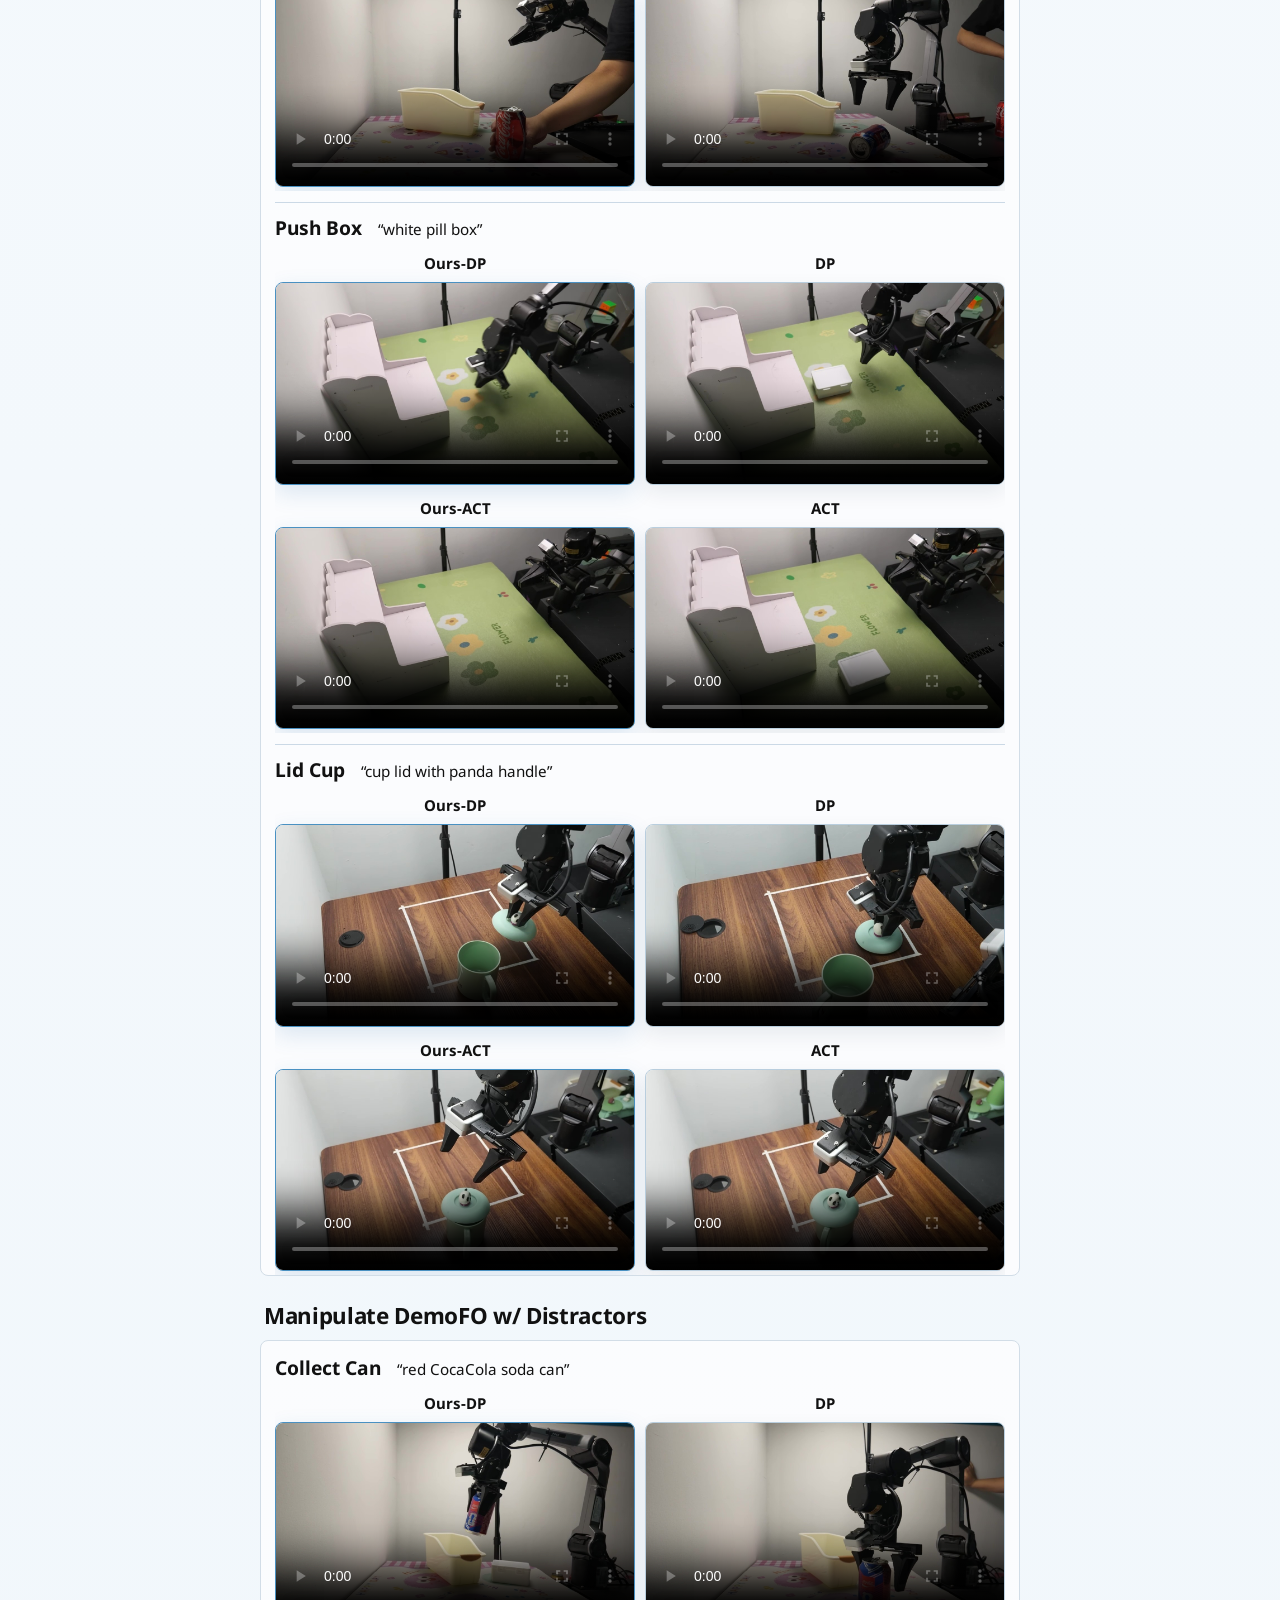
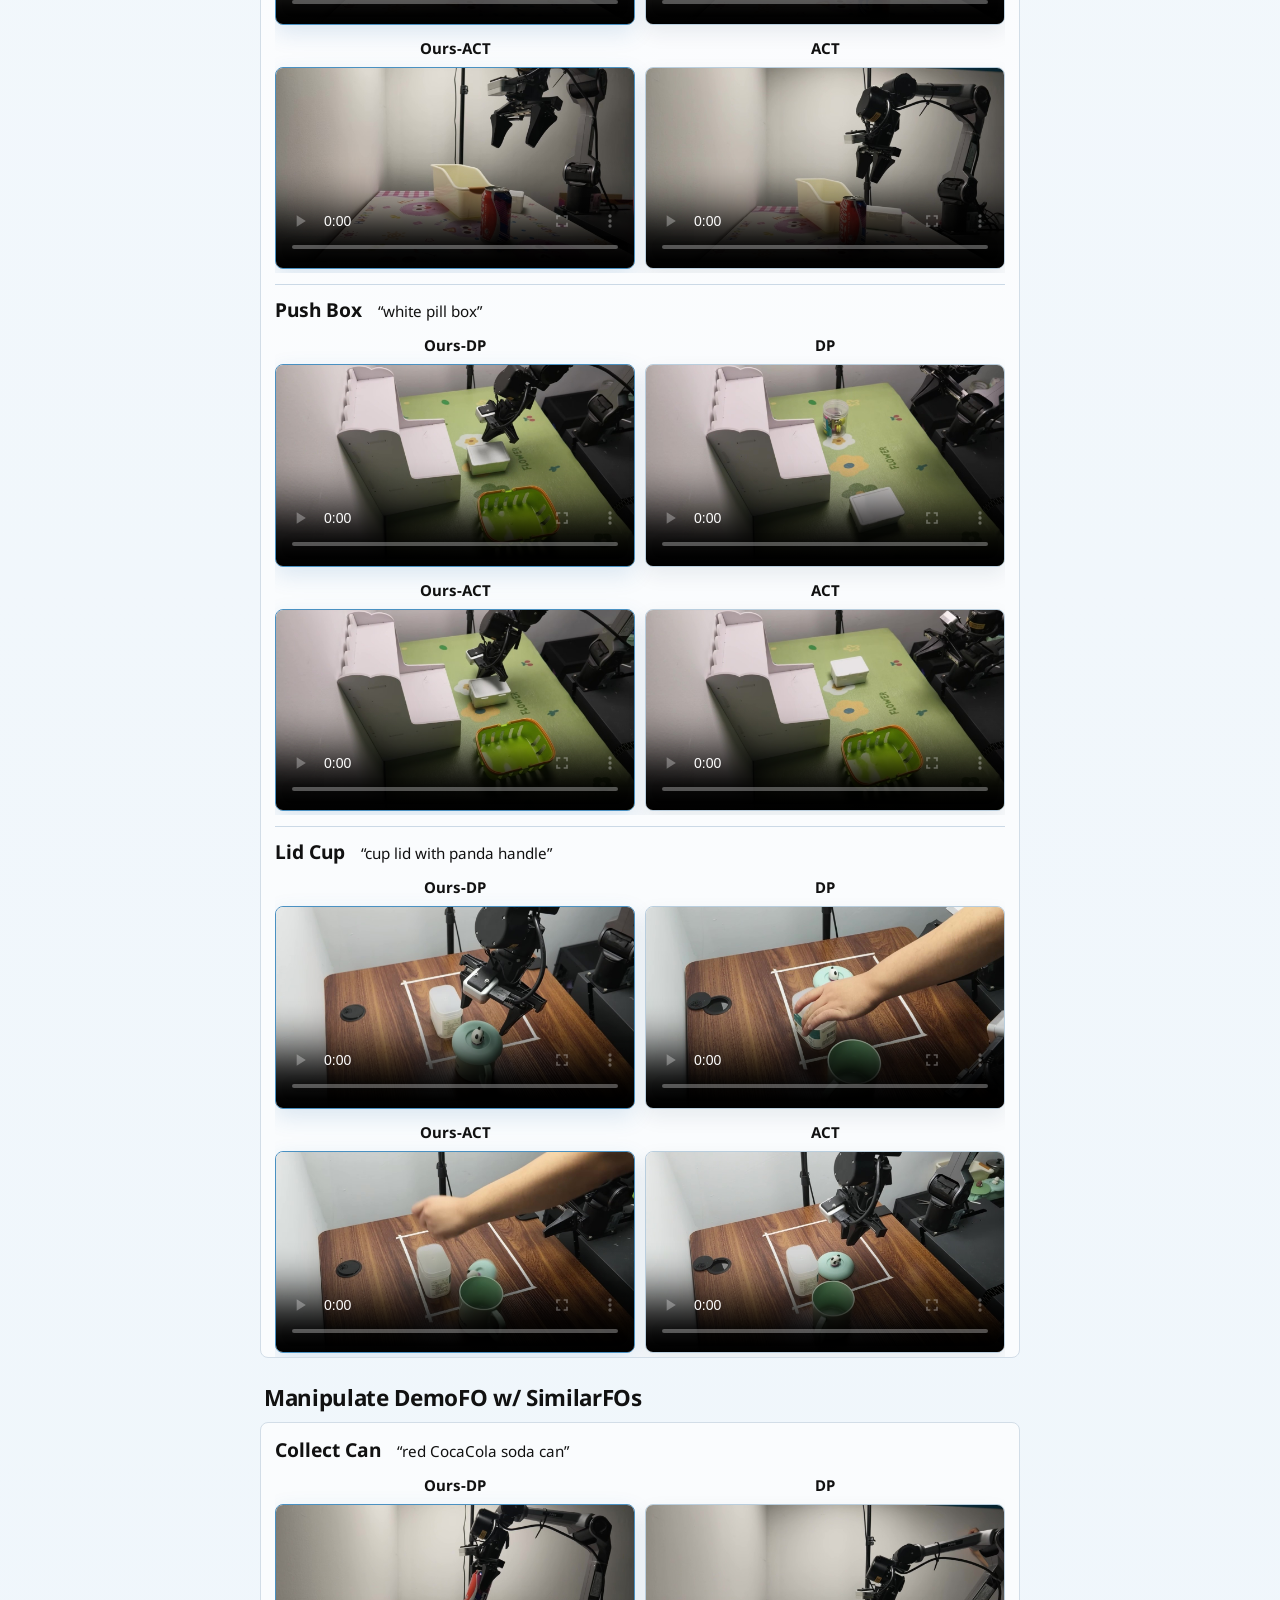
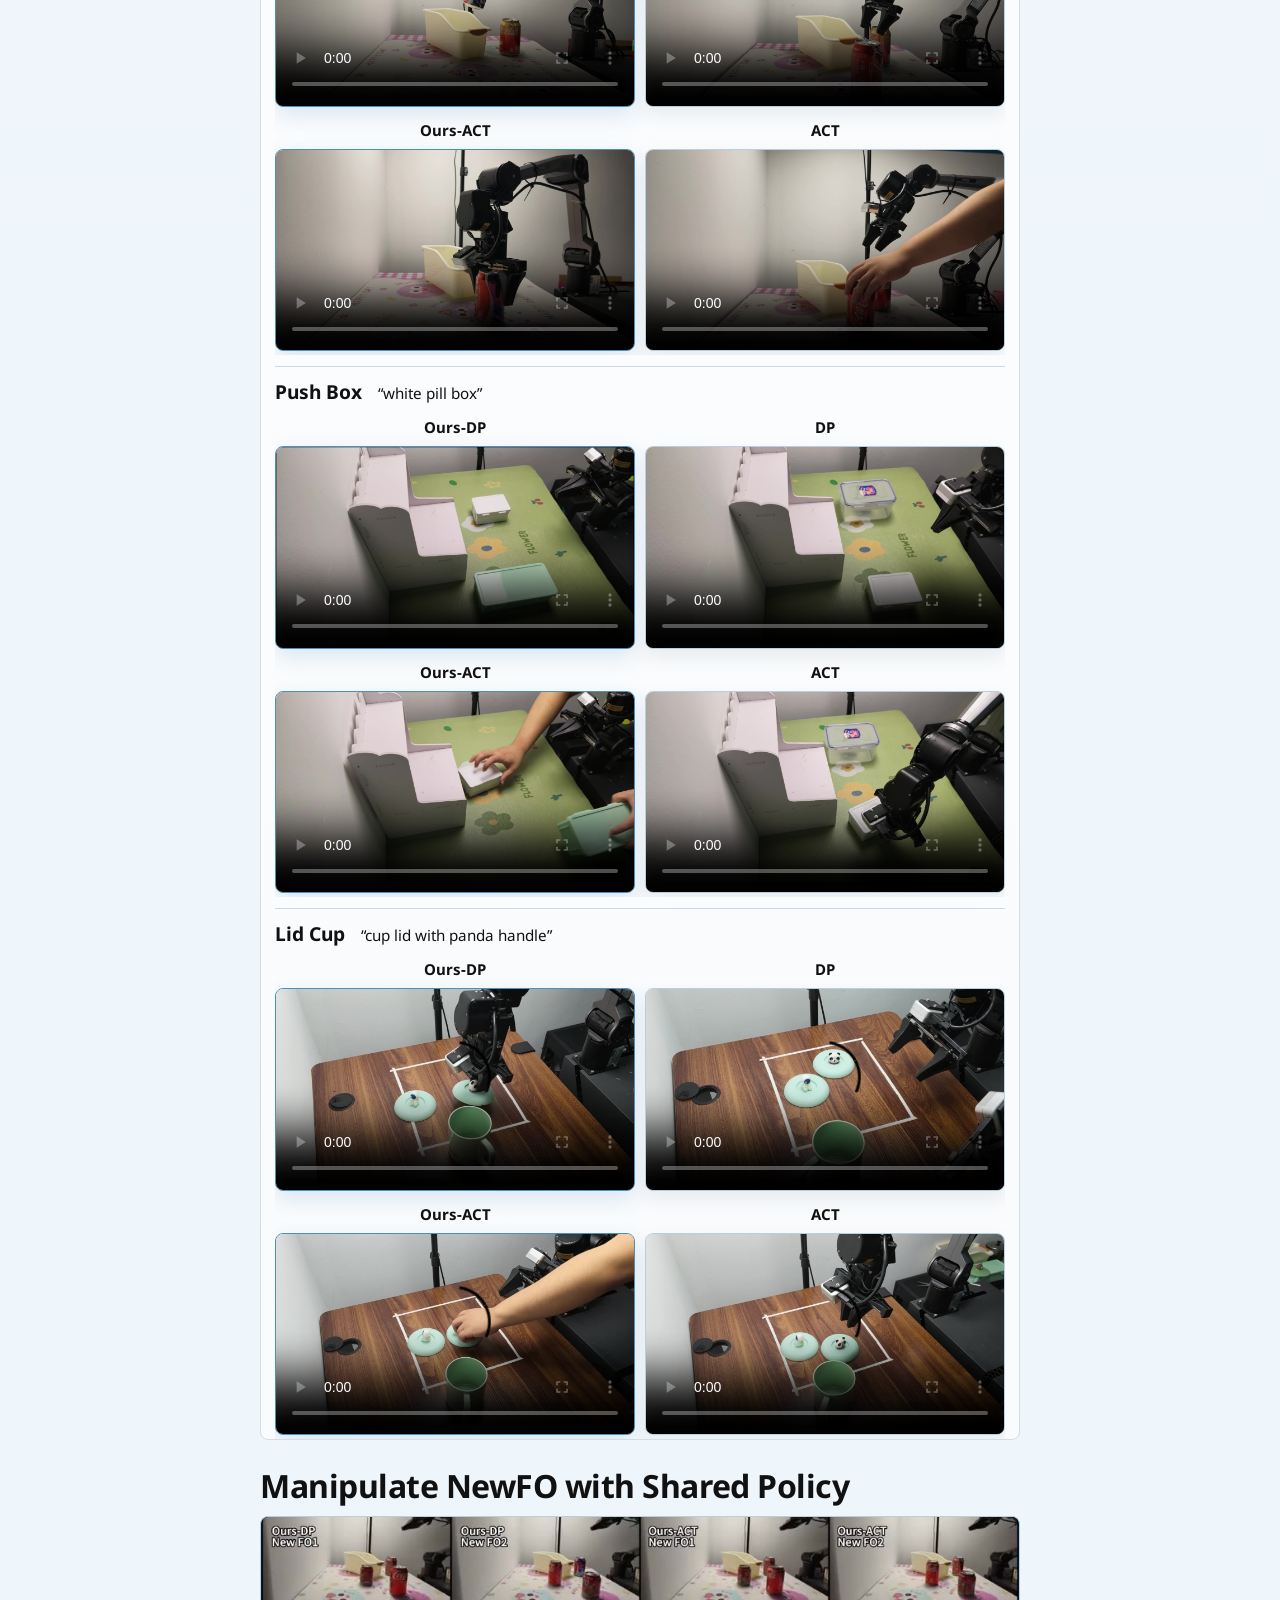
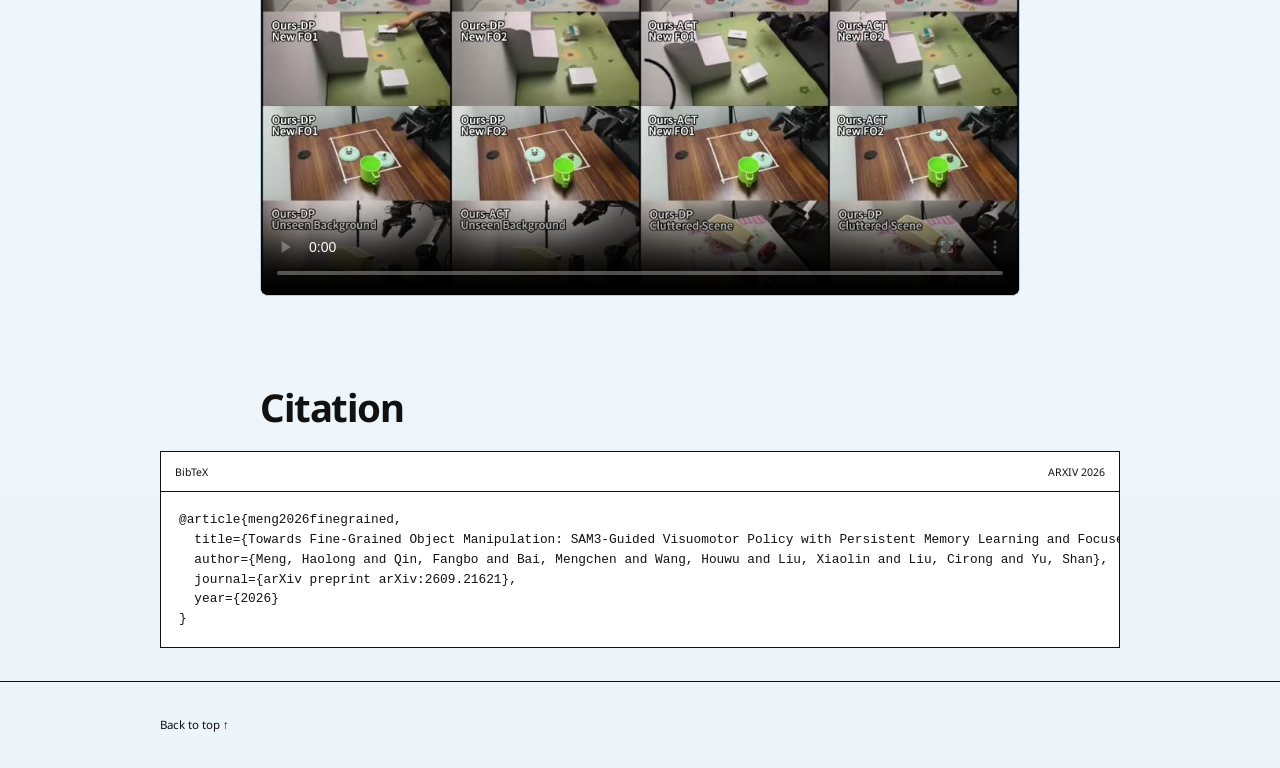
==== commit 54ff1919: "fix: slow all video players and remove footer label" ====
--- a/index.html
+++ b/index.html
@@ -13,9 +13,9 @@
     <link rel="preload" href="assets/fonts/google-sans-bold.ttf" as="font" type="font/ttf" crossorigin />
     <link rel="preload" href="assets/fonts/google-sans-semibold.ttf" as="font" type="font/ttf" crossorigin />
     <link rel="preload" href="assets/fonts/noto-sans-latin.woff2" as="font" type="font/woff2" crossorigin />
-    <link rel="stylesheet" href="styles.css?v=20261003-slow-playback" />
-    <script src="project-data.js?v=20261003-slow-playback" defer></script>
-    <script src="script.js?v=20261003-slow-playback" defer></script>
+    <link rel="stylesheet" href="styles.css?v=20261003-all-video-playback" />
+    <script src="project-data.js?v=20261003-all-video-playback" defer></script>
+    <script src="script.js?v=20261003-all-video-playback" defer></script>
   </head>
   <body>
     <a class="skip-link" href="#main">Skip to content</a>
@@ -138,7 +138,6 @@
 
     <footer class="site-footer">
       <div class="shell content-shell footer-grid">
-        <div><span>Project page</span><p><span data-current-year>2026</span></p></div>
         <a href="#top">Back to top ↑</a>
       </div>
     </footer>
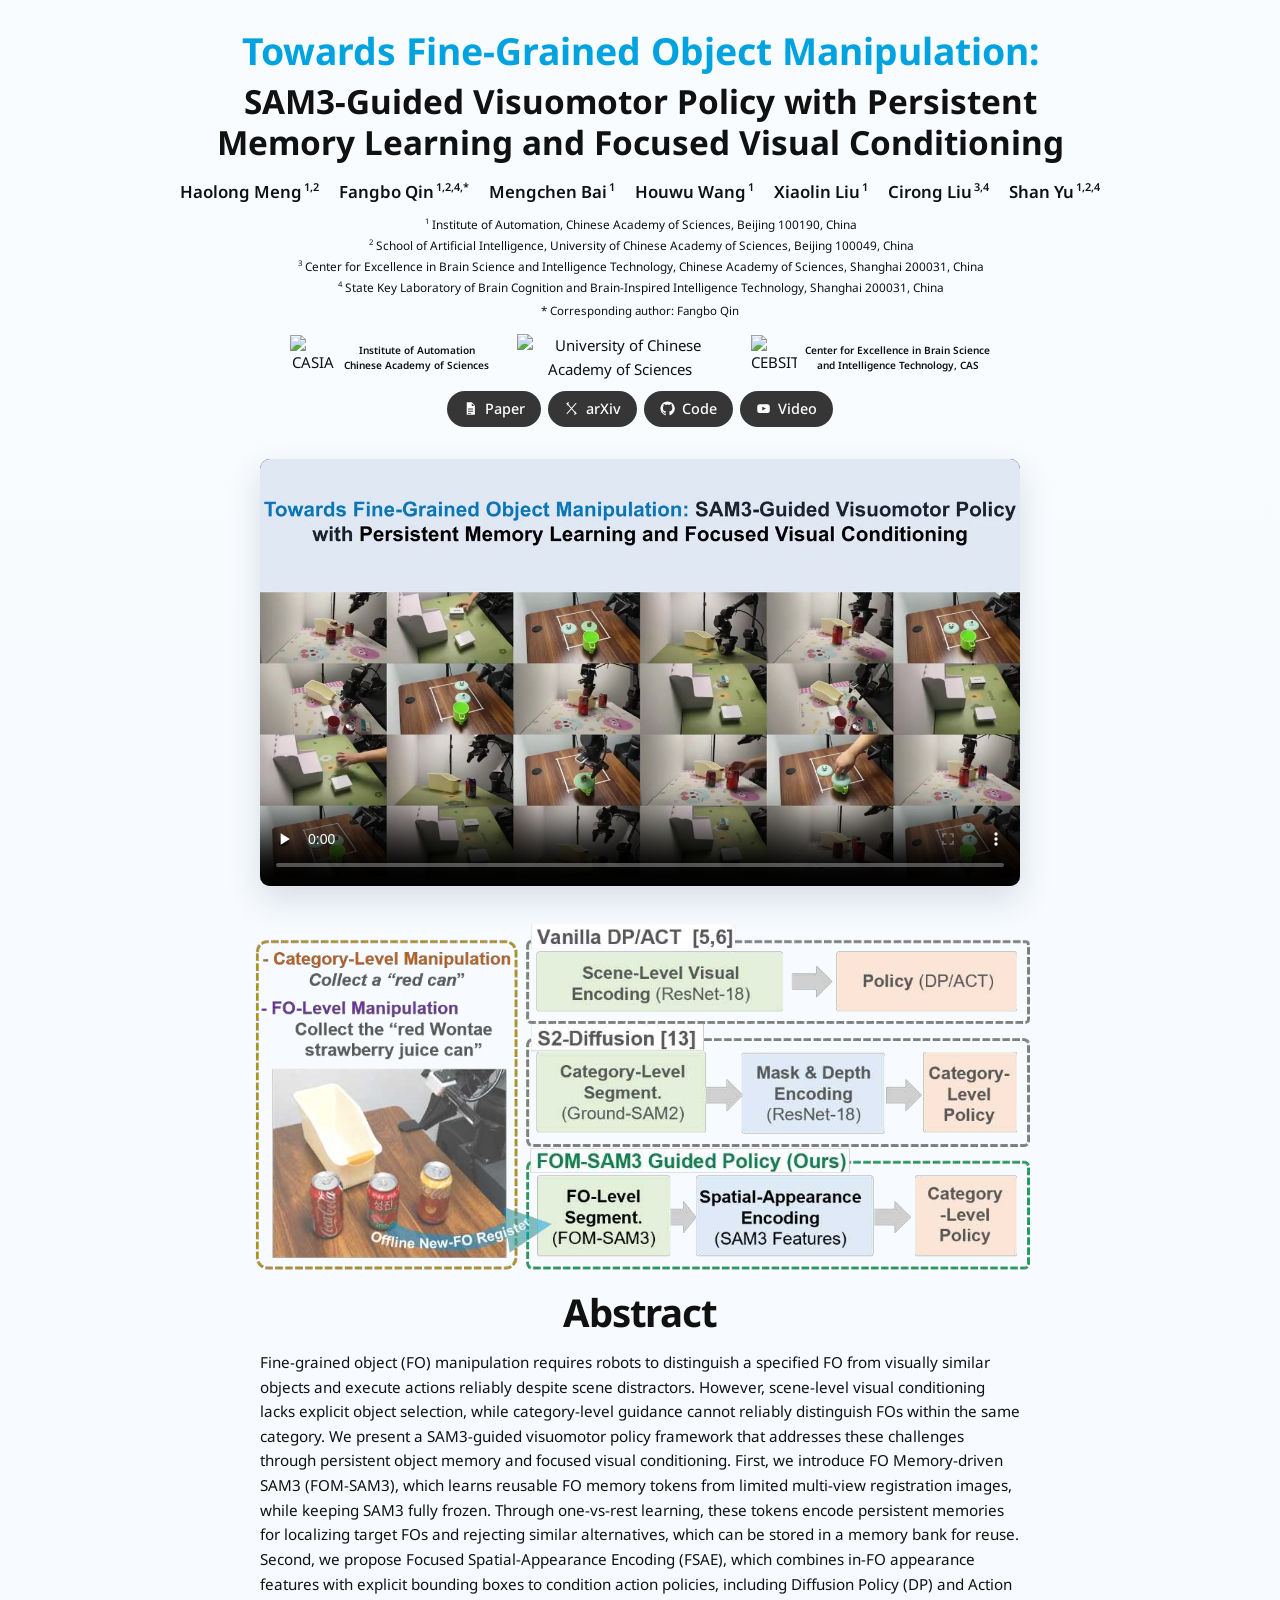
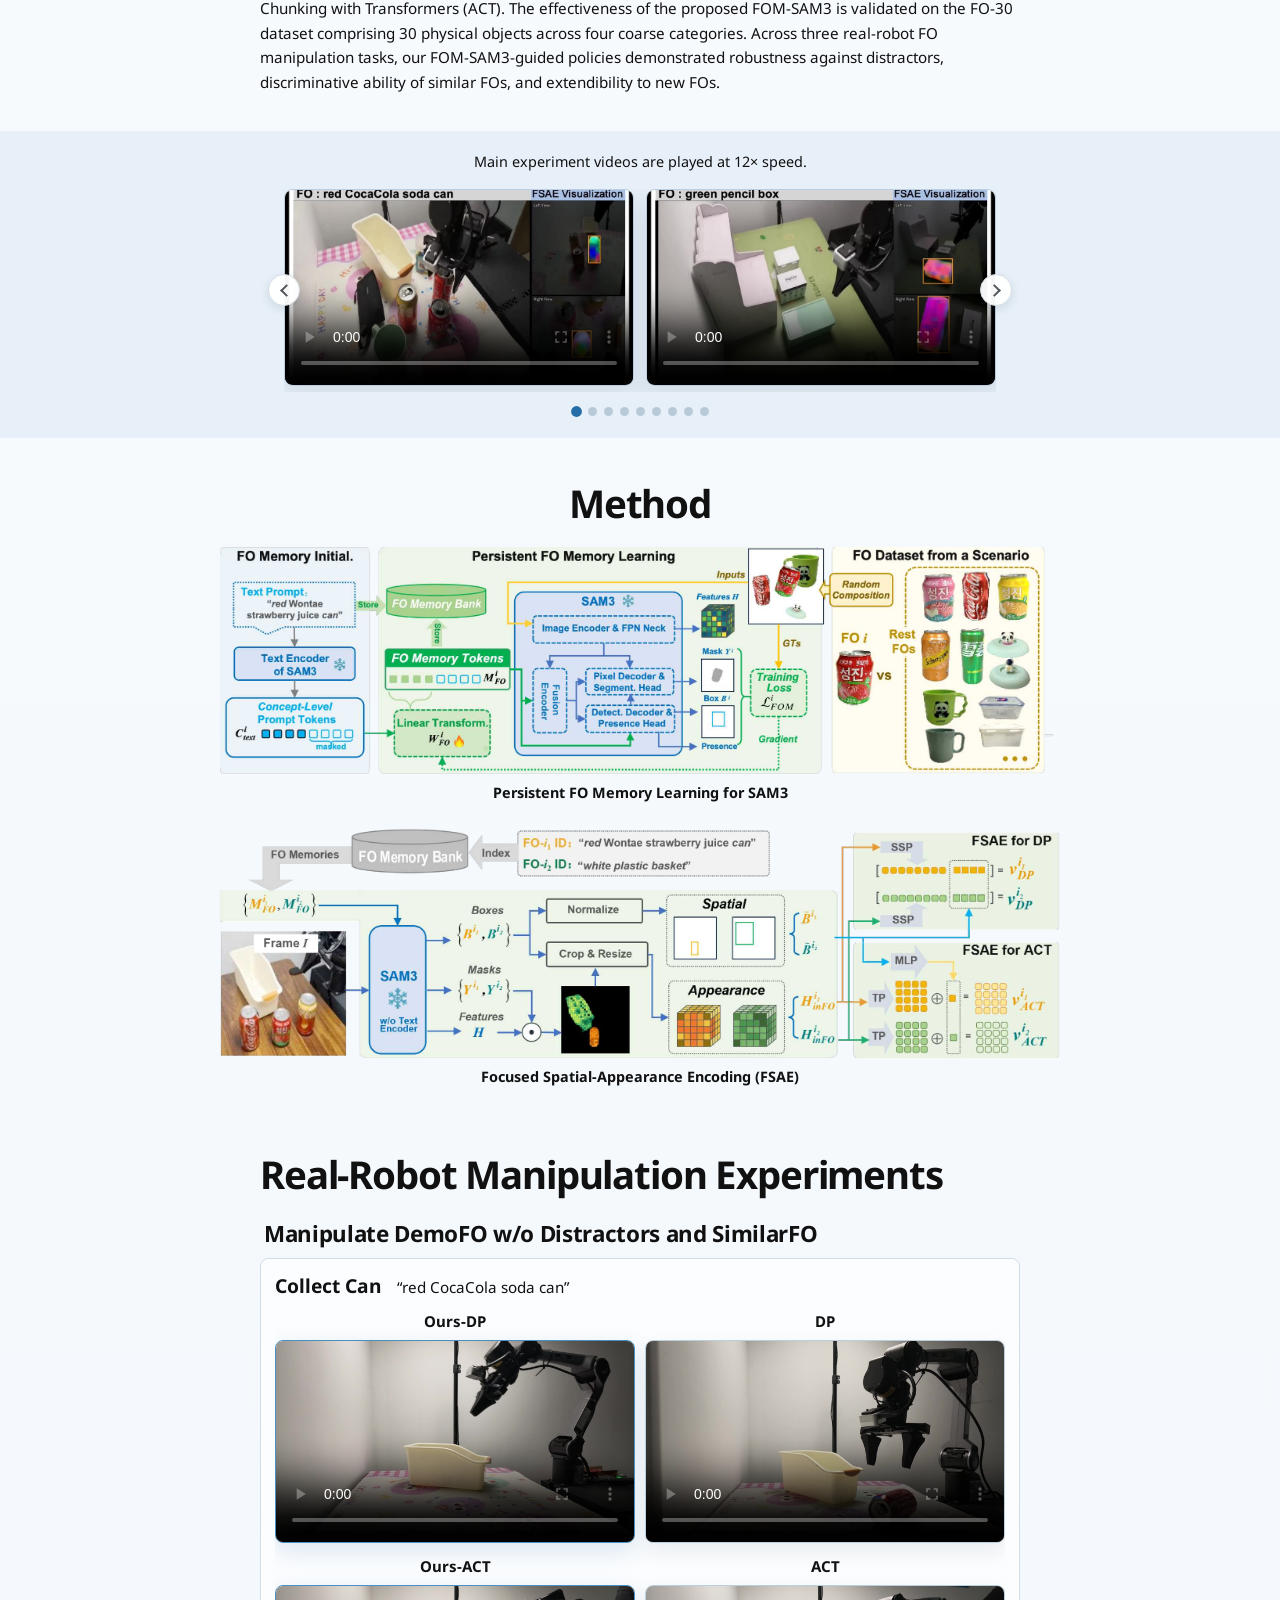
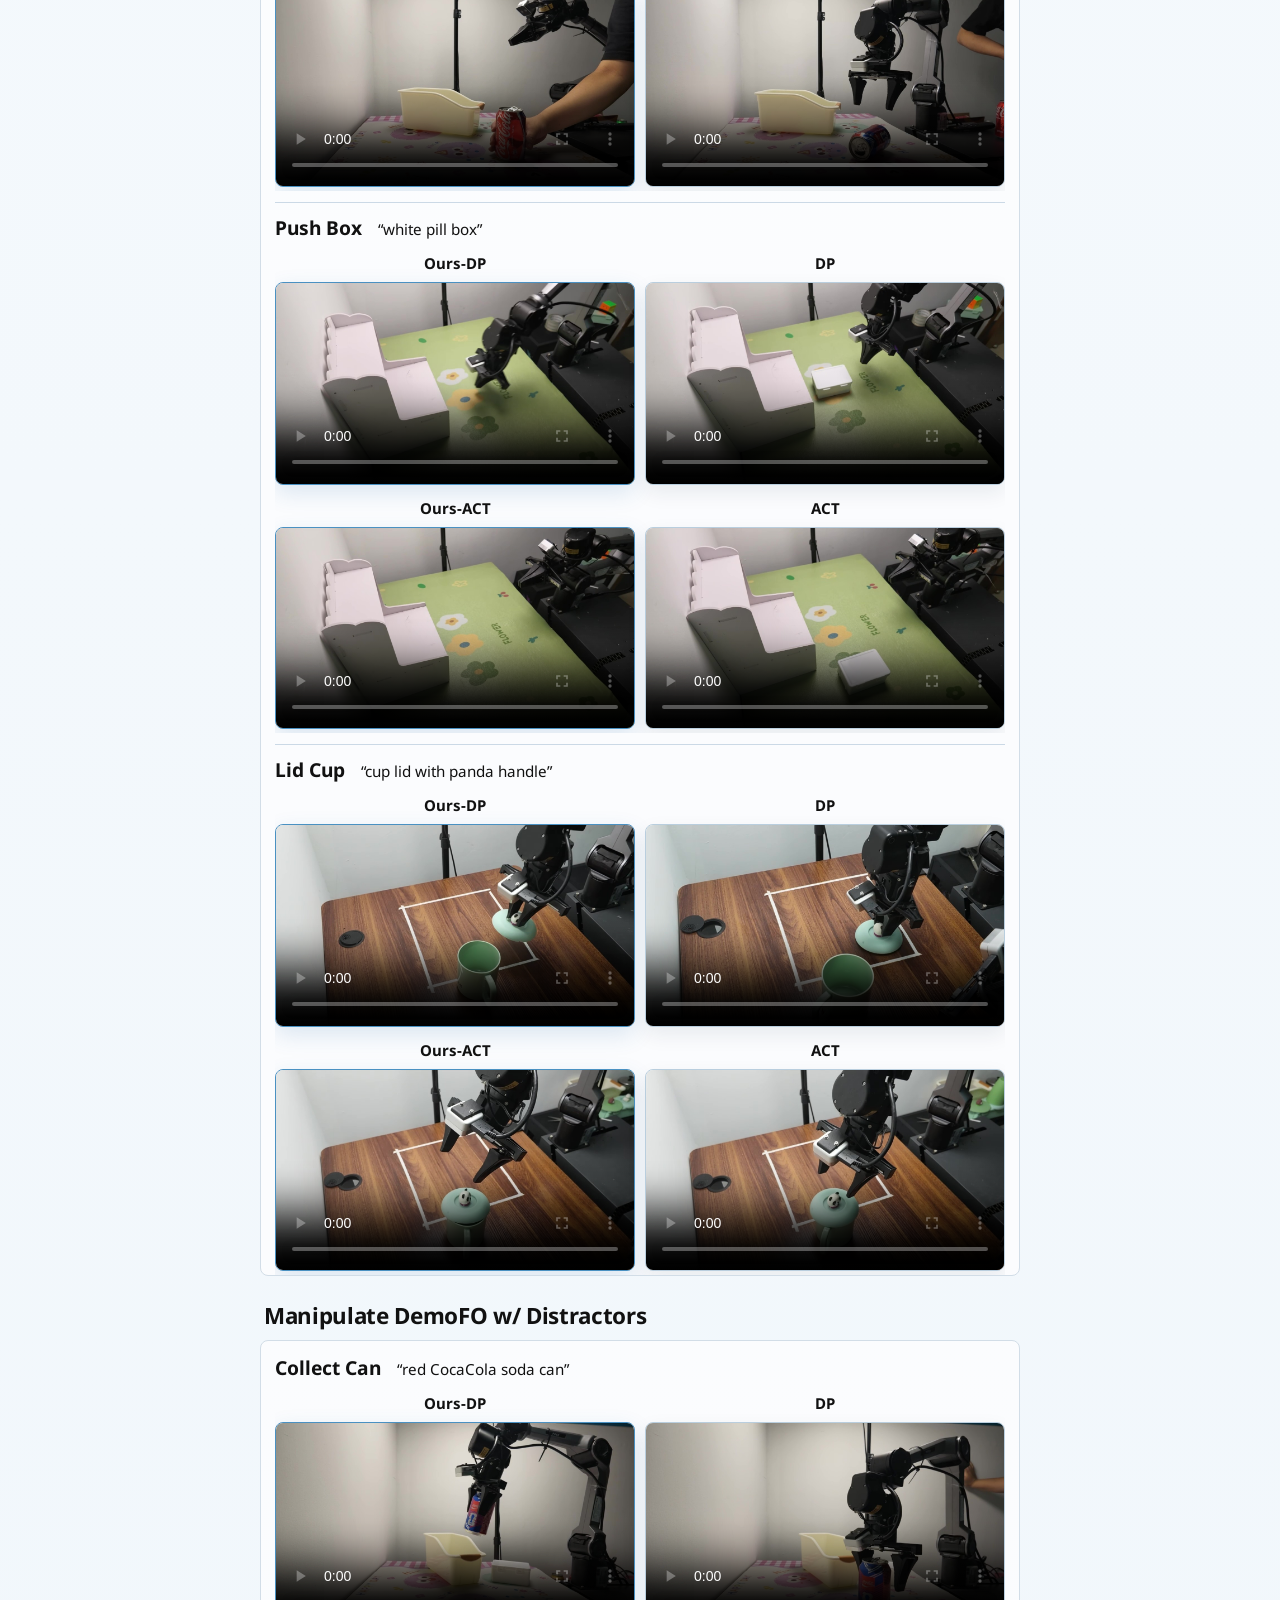
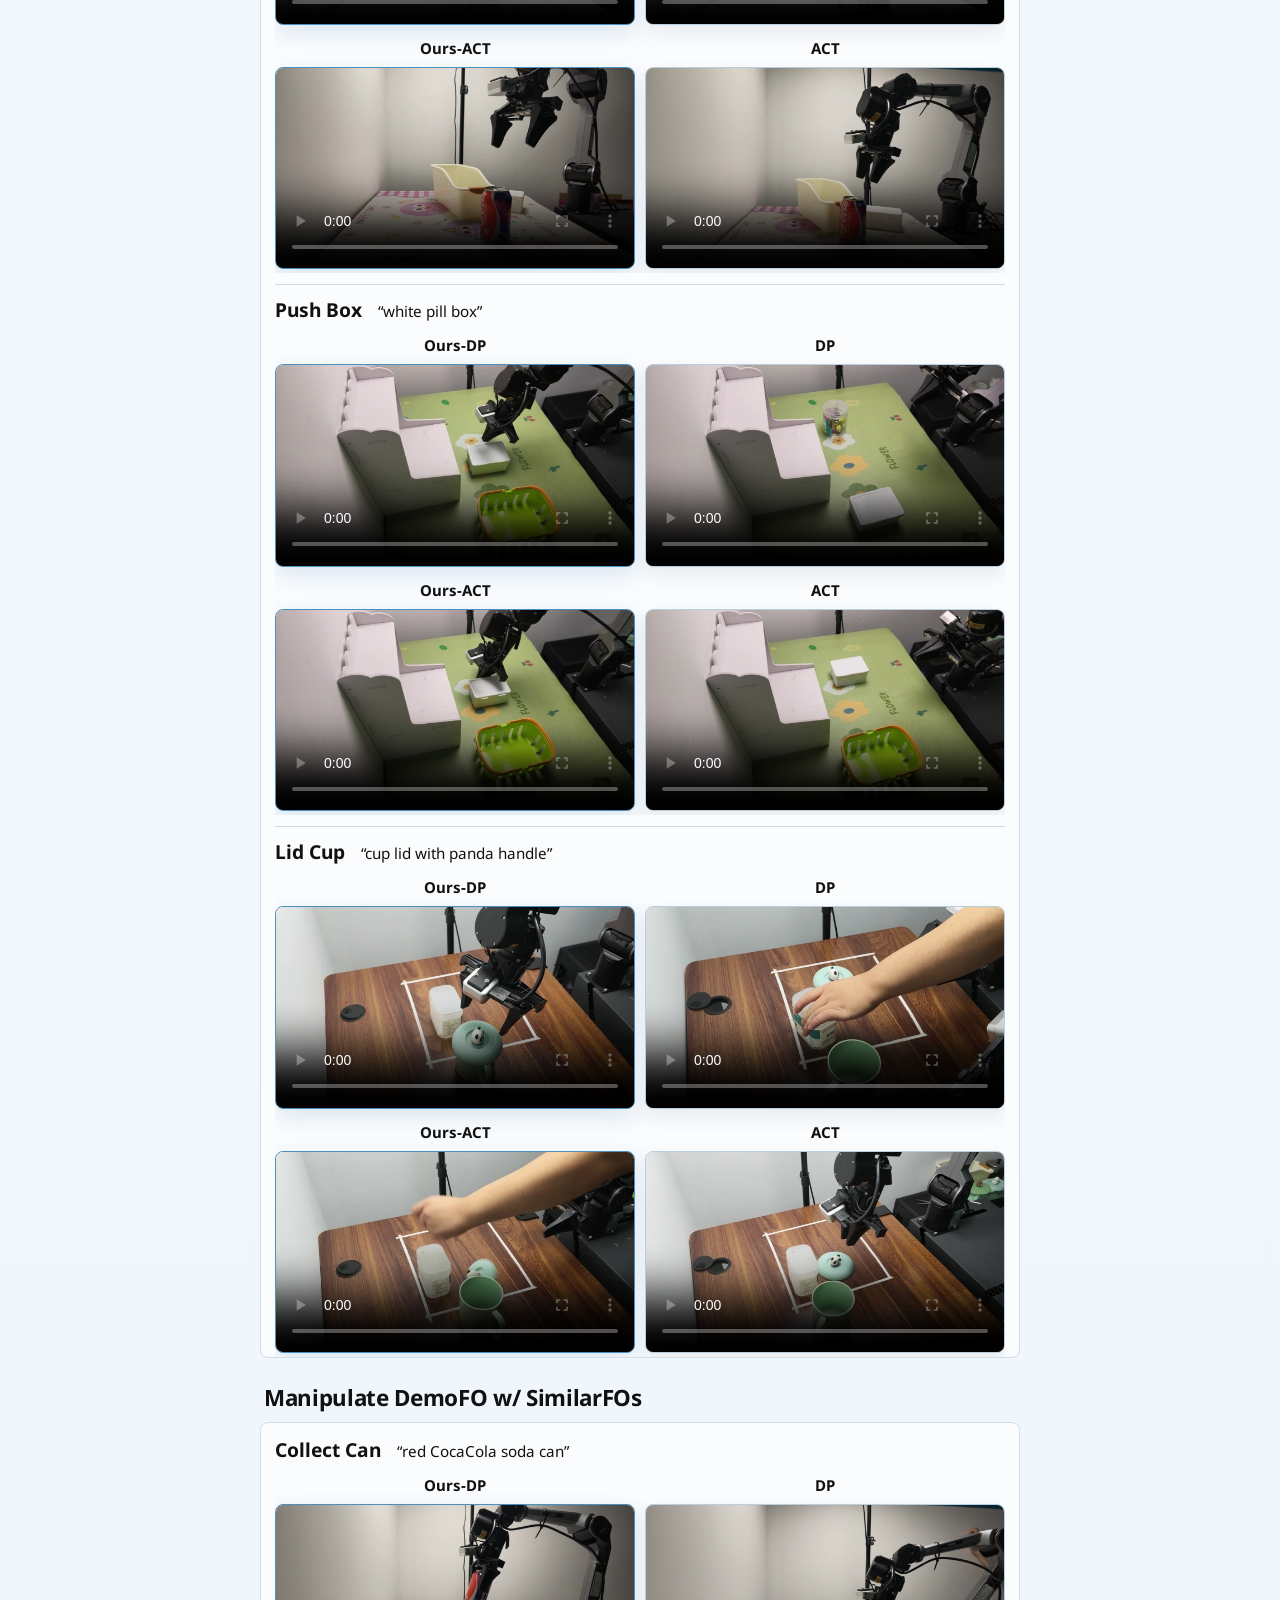
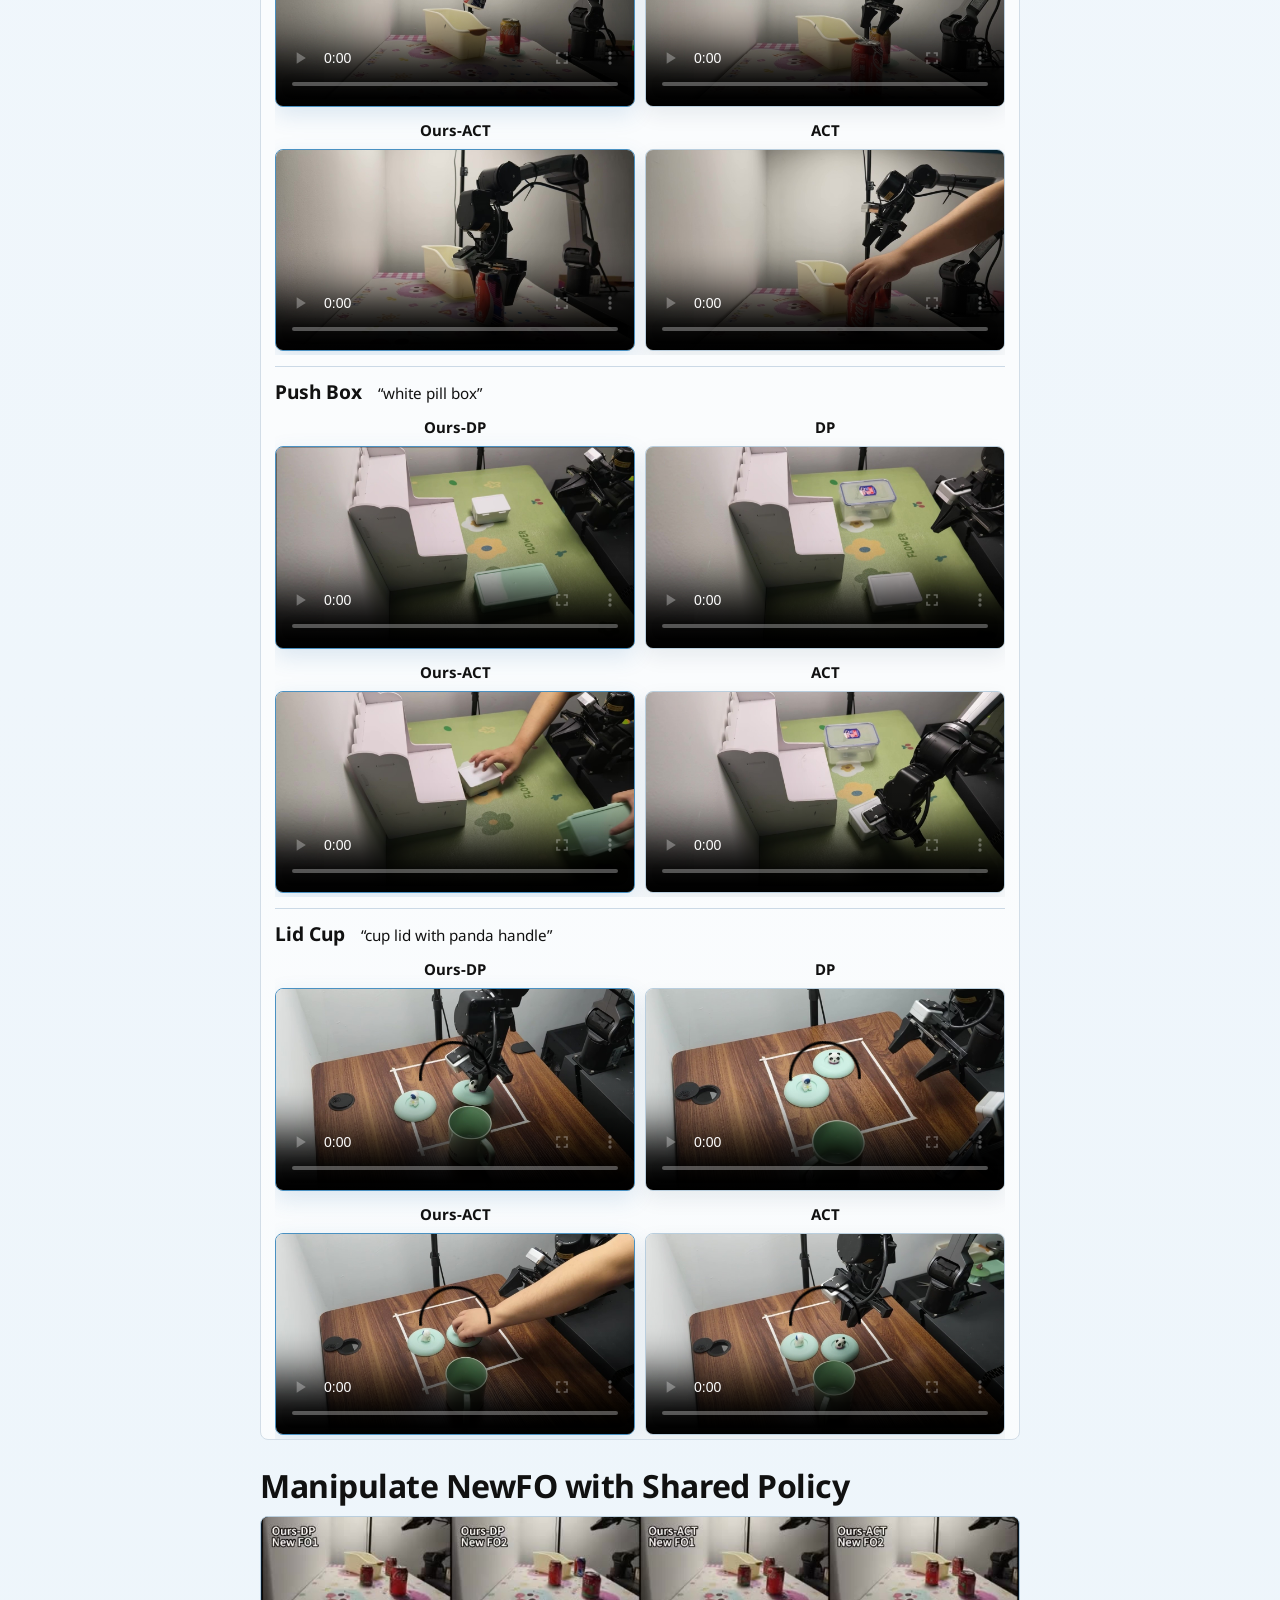
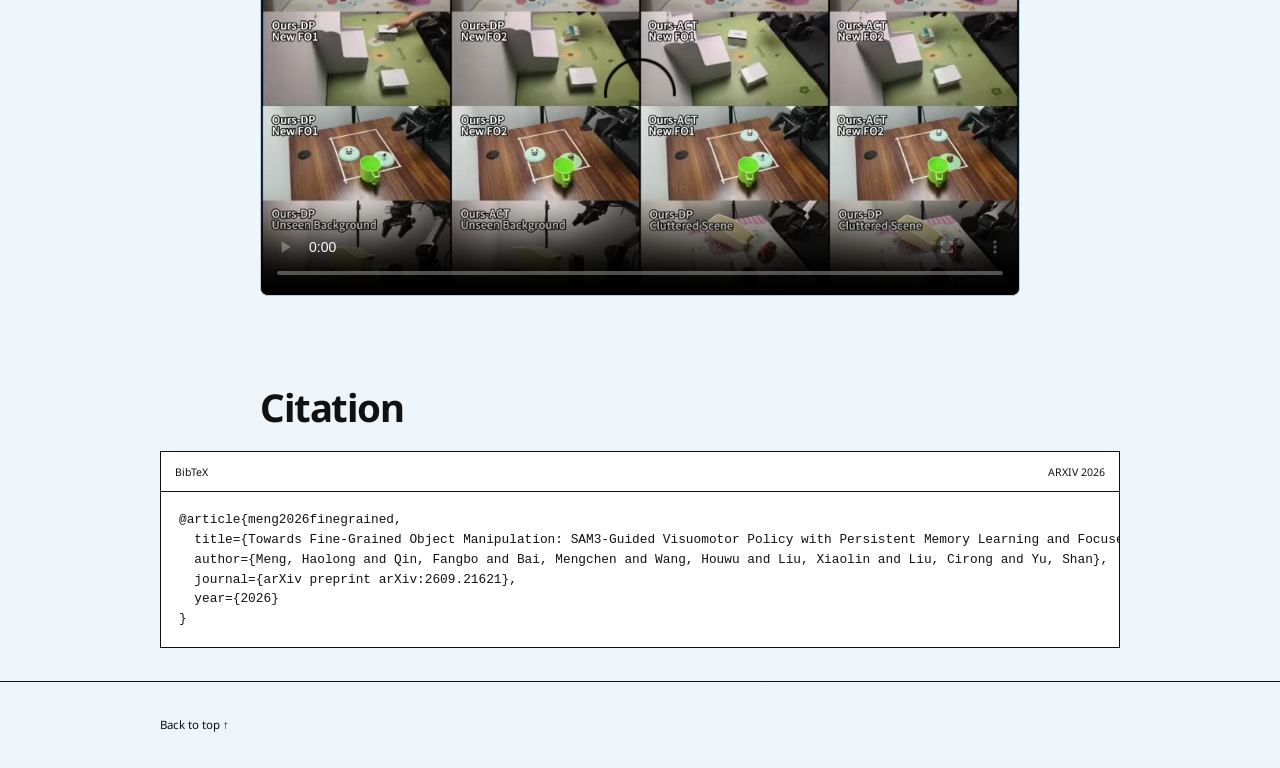
==== commit c1a906db: "style: center abstract and method headings" ====
--- a/index.html
+++ b/index.html
@@ -13,9 +13,9 @@
     <link rel="preload" href="assets/fonts/google-sans-bold.ttf" as="font" type="font/ttf" crossorigin />
     <link rel="preload" href="assets/fonts/google-sans-semibold.ttf" as="font" type="font/ttf" crossorigin />
     <link rel="preload" href="assets/fonts/noto-sans-latin.woff2" as="font" type="font/woff2" crossorigin />
-    <link rel="stylesheet" href="styles.css?v=20261003-all-video-playback" />
-    <script src="project-data.js?v=20261003-all-video-playback" defer></script>
-    <script src="script.js?v=20261003-all-video-playback" defer></script>
+    <link rel="stylesheet" href="styles.css?v=20261003-centered-method" />
+    <script src="project-data.js?v=20261003-centered-method" defer></script>
+    <script src="script.js?v=20261003-centered-method" defer></script>
   </head>
   <body>
     <a class="skip-link" href="#main">Skip to content</a>
--- a/styles.css
+++ b/styles.css
@@ -120,7 +120,7 @@
 .hero-demo-dots button { width: 9px; height: 9px; padding: 0; border: 0; border-radius: 50%; background: #b8c9d7; cursor: pointer; }
 .hero-demo-dots button[aria-current="true"] { background: var(--green); transform: scale(1.2); }
 .hero-abstract { width: 100%; text-align: center; }
-.hero-abstract h2 { max-width: 760px; margin: 22px auto 8px; font-size: var(--section-title-size); font-weight: 700; letter-spacing: -.03em; line-height: 1.05; text-align: left; }
+.hero-abstract h2 { max-width: 760px; margin: 22px auto 8px; font-size: var(--section-title-size); font-weight: 700; letter-spacing: -.03em; line-height: 1.05; text-align: center; }
 .abstract-figure { width: min(780px,100%); margin: 0 auto; }
 .abstract-figure img { max-height: none; object-fit: contain; padding: 0; border: 0; border-radius: 0; background: transparent; box-shadow: none; }
 .hero-abstract .abstract-copy { display: block; padding-top: 10px; padding-bottom: 16px; }
@@ -133,7 +133,7 @@
 .section-pad { padding-top: clamp(24px,2.6vw,34px); padding-bottom: clamp(24px,2.6vw,34px); }
 .dark-section { background: var(--green-dark); color: var(--white); }
 .section-head.light .section-summary { color: var(--mint); }
-#method .section-head { margin-bottom: 24px; }
+#method .section-head { margin-bottom: 24px; text-align: center; }
 .method-figure { width: min(840px,100%); margin-right: auto; margin-left: auto; color: var(--ink); }
 .method-figure + .method-figure { margin-top: 24px; }
 .method-figure img { padding: 0; border: 0; border-radius: 0; background: transparent; filter: none; box-shadow: none; }
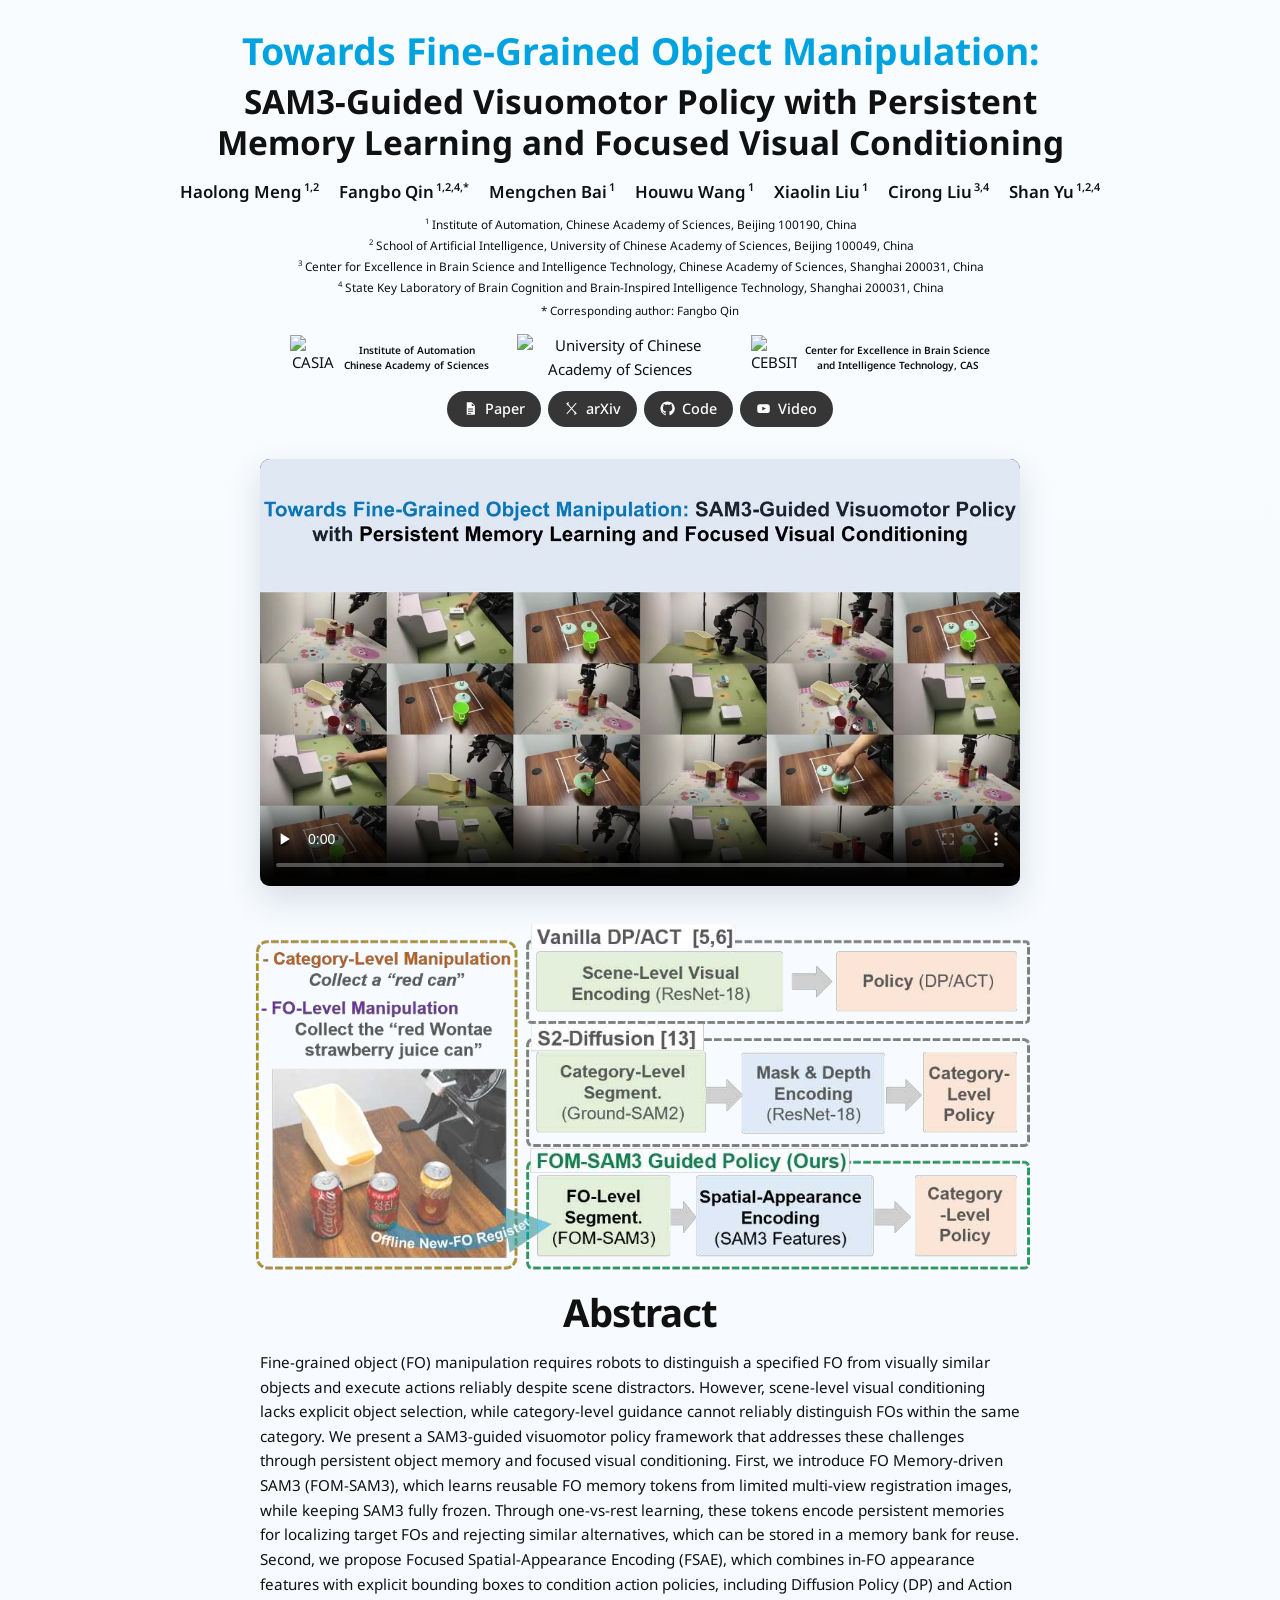
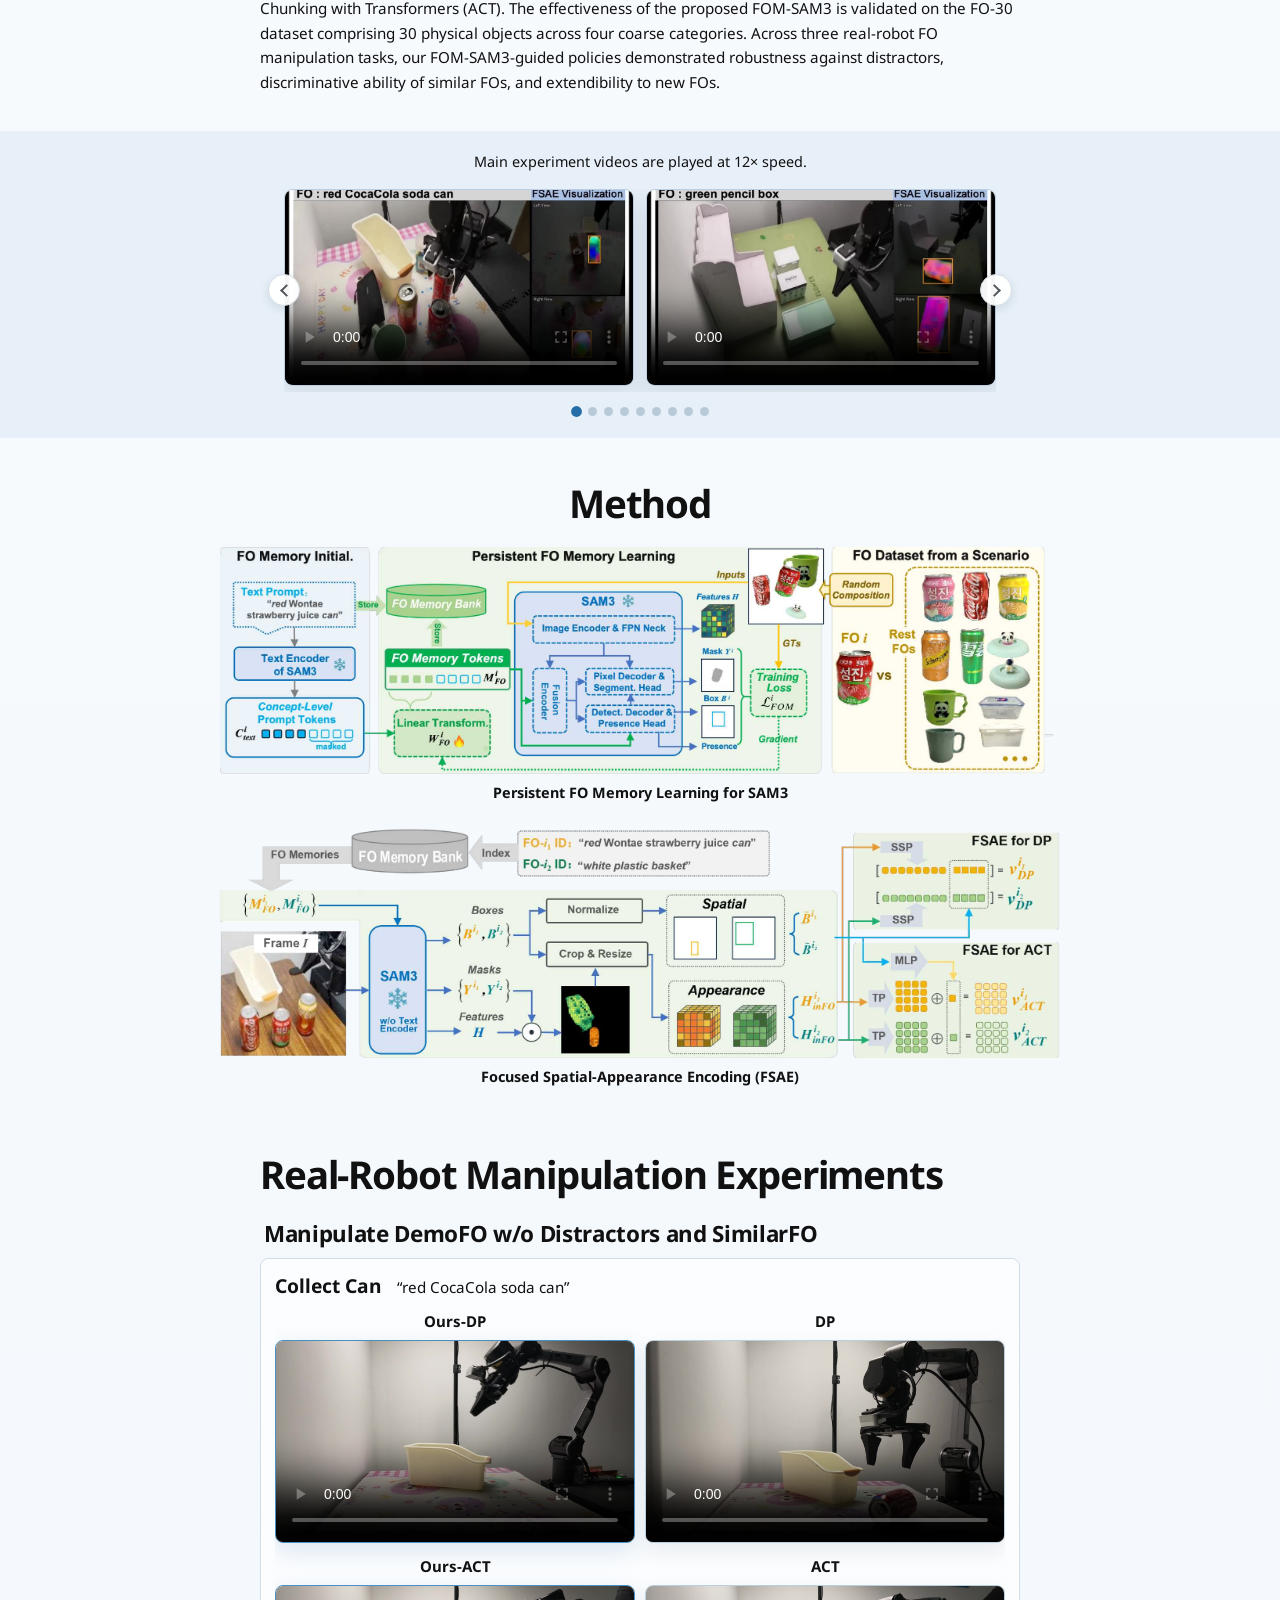
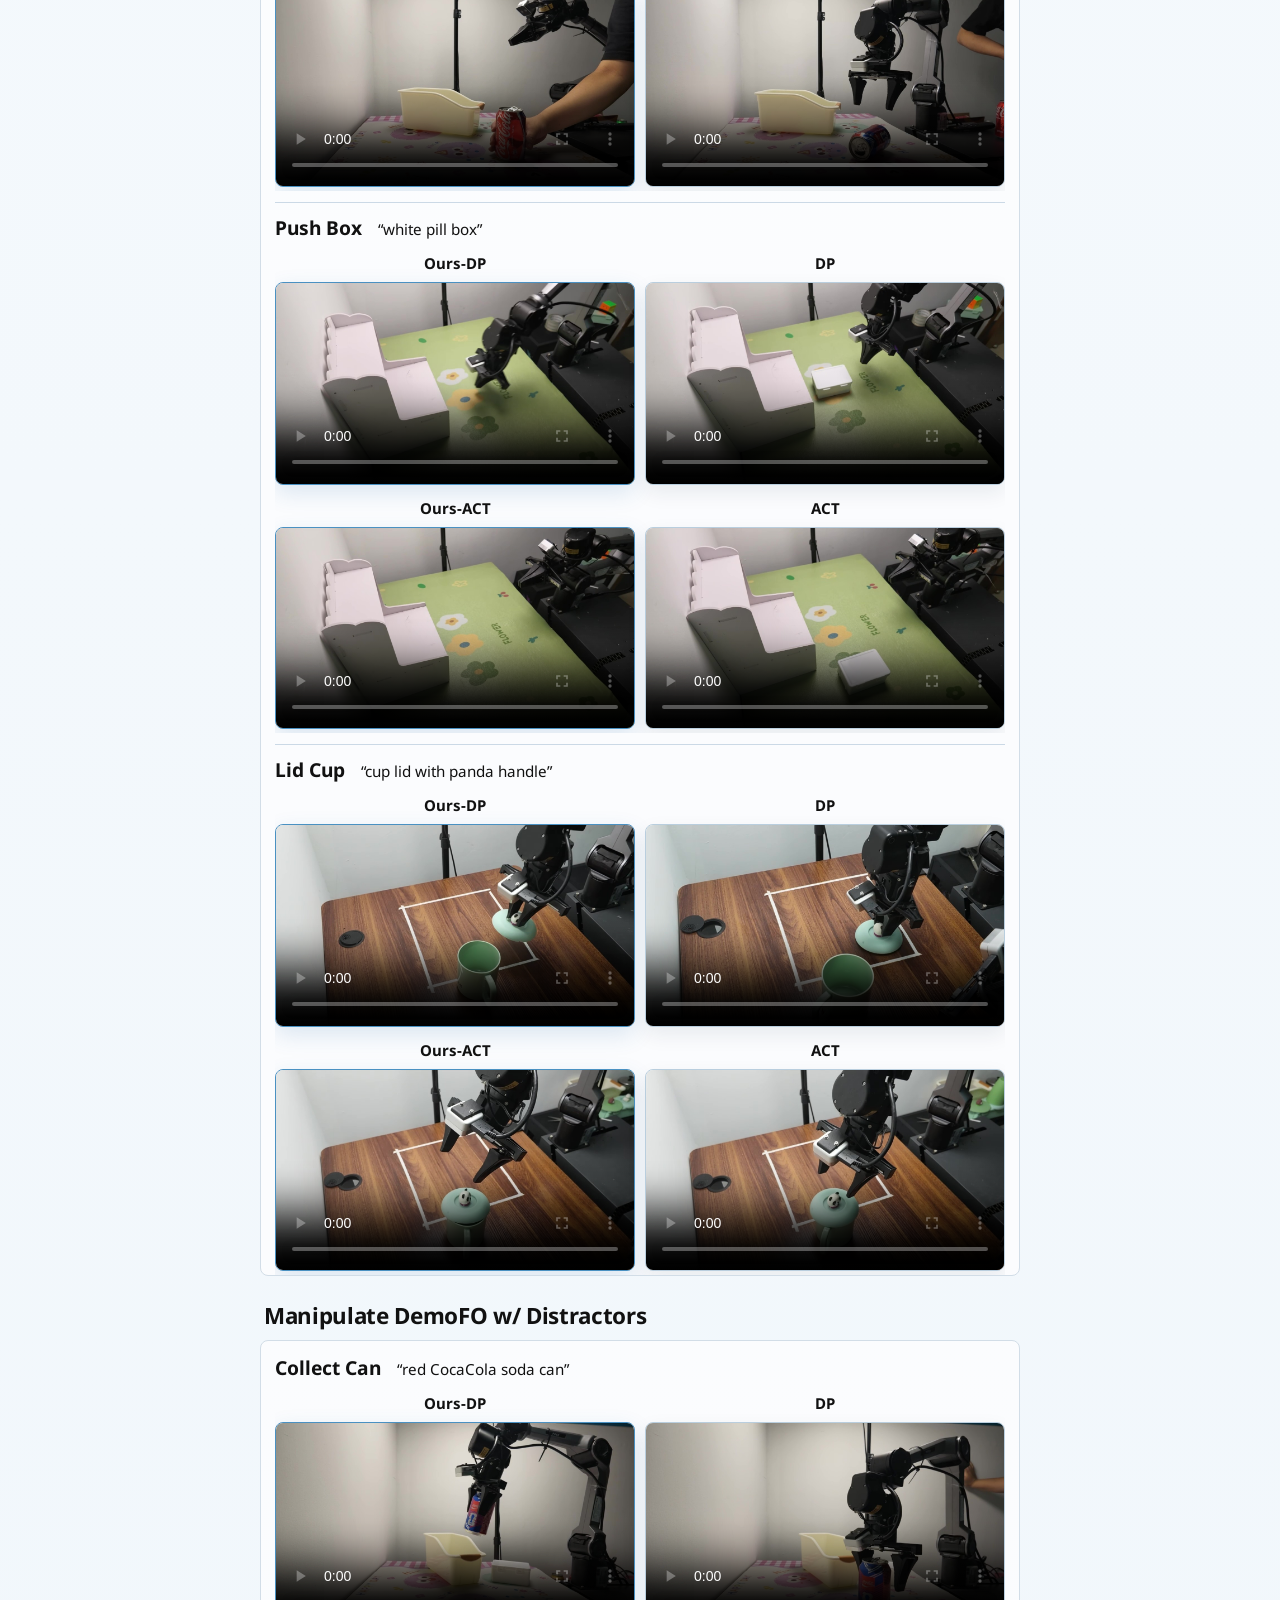
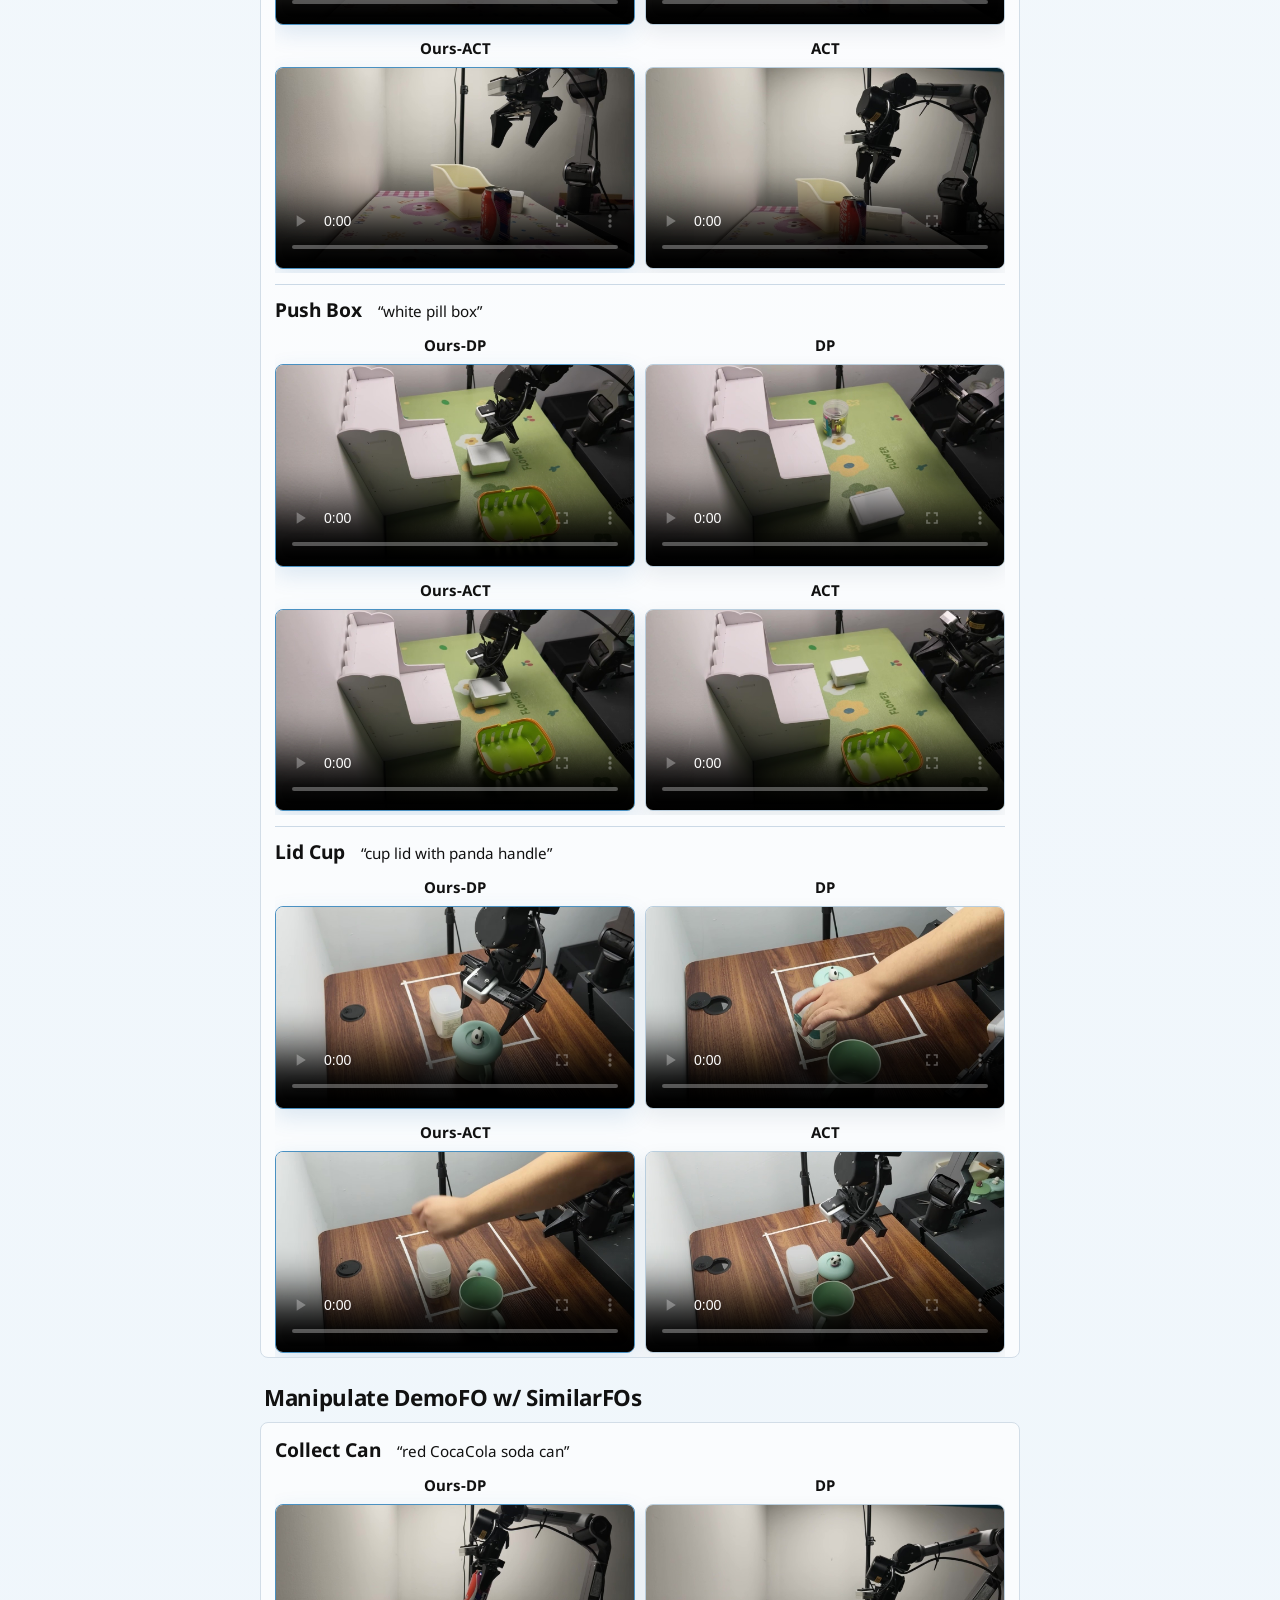
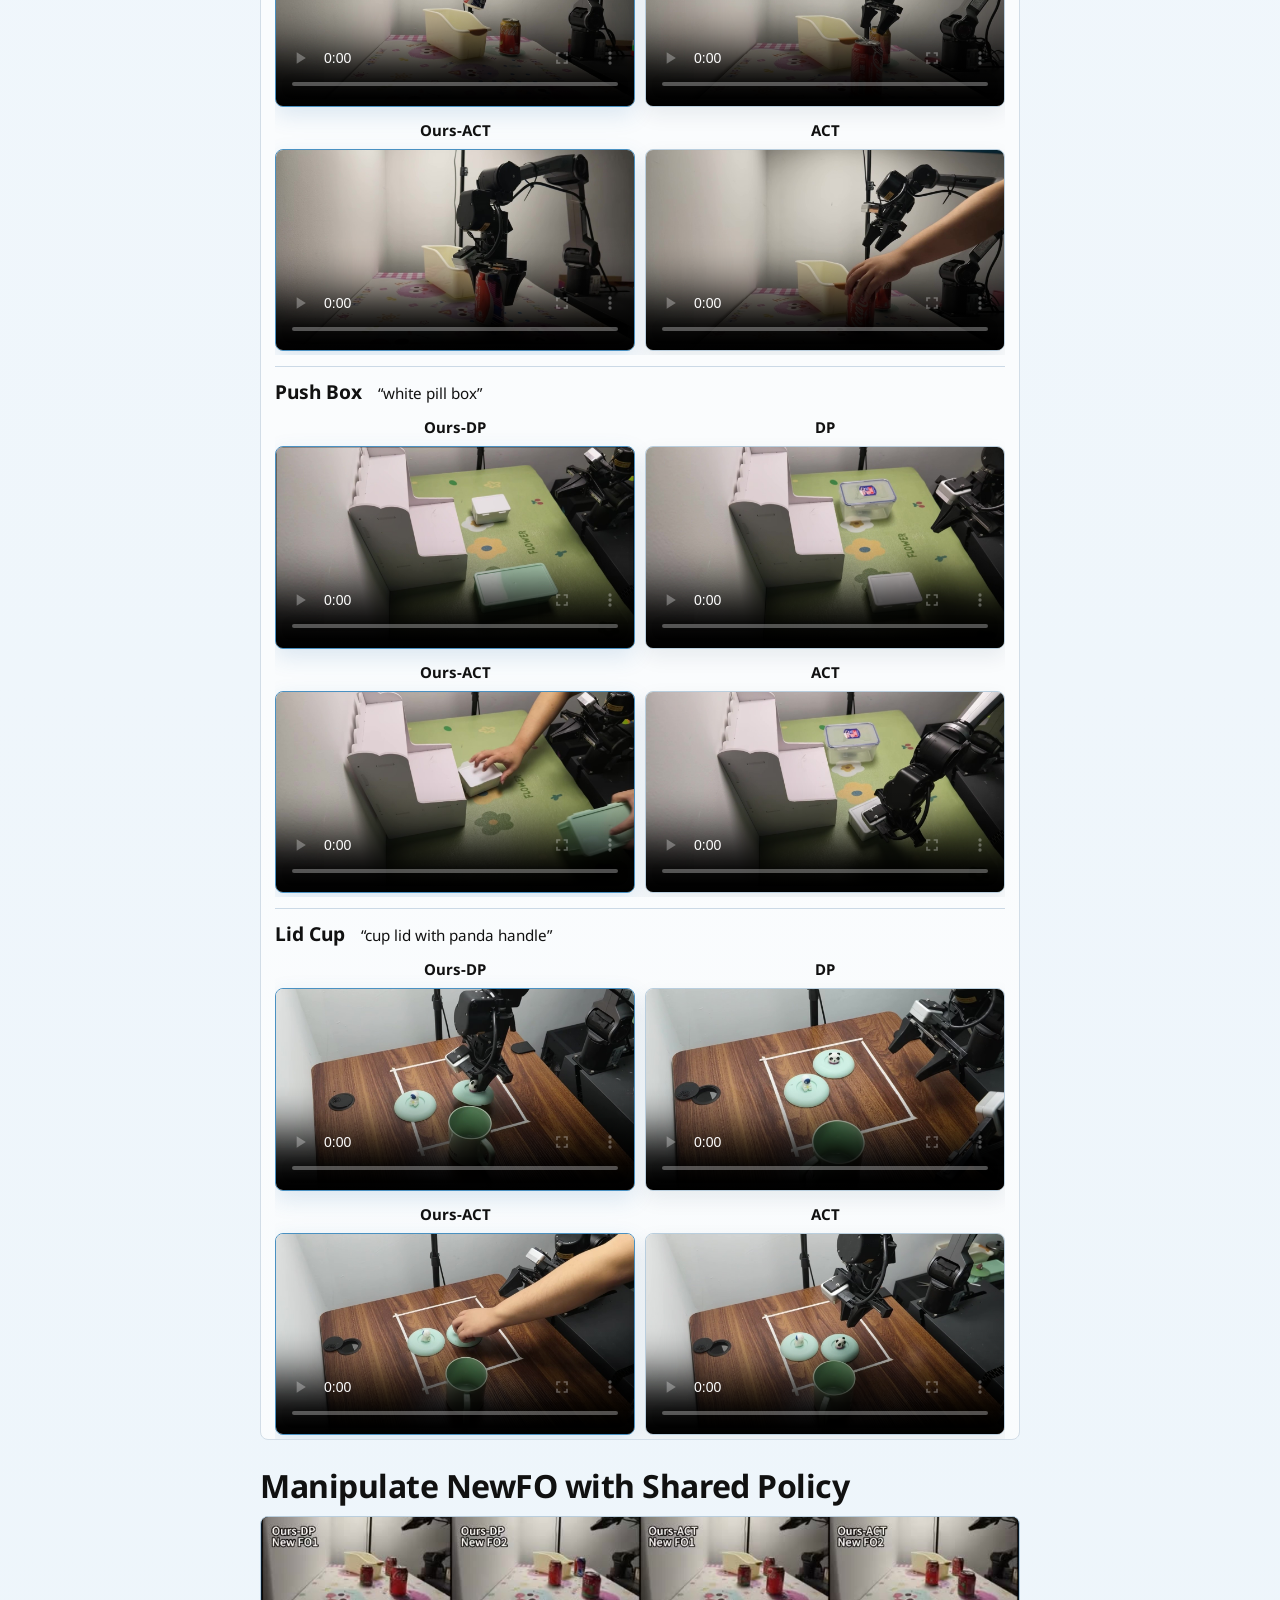
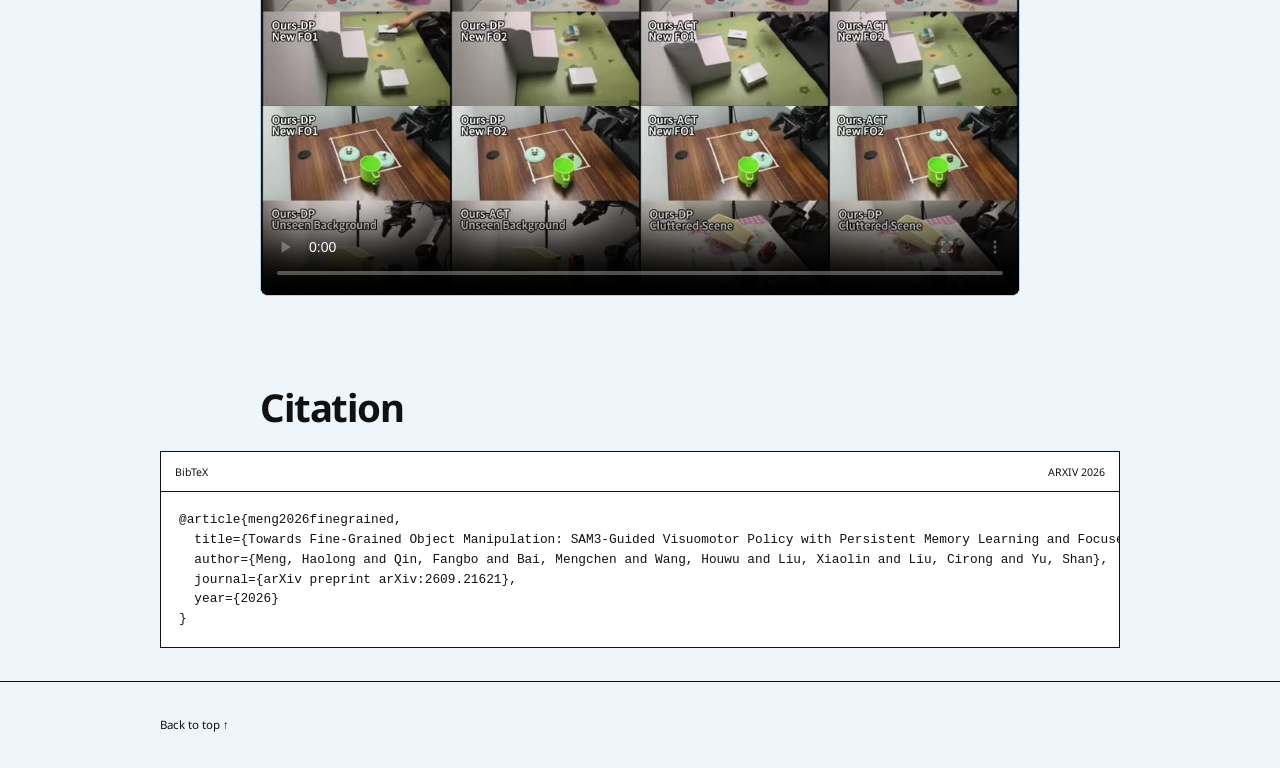
==== commit f37bcfa5: "fix: limit slow playback to carousel and experiments" ====
--- a/index.html
+++ b/index.html
@@ -13,9 +13,9 @@
     <link rel="preload" href="assets/fonts/google-sans-bold.ttf" as="font" type="font/ttf" crossorigin />
     <link rel="preload" href="assets/fonts/google-sans-semibold.ttf" as="font" type="font/ttf" crossorigin />
     <link rel="preload" href="assets/fonts/noto-sans-latin.woff2" as="font" type="font/woff2" crossorigin />
-    <link rel="stylesheet" href="styles.css?v=20261003-centered-method" />
-    <script src="project-data.js?v=20261003-centered-method" defer></script>
-    <script src="script.js?v=20261003-centered-method" defer></script>
+    <link rel="stylesheet" href="styles.css?v=20261003-experiment-playback" />
+    <script src="project-data.js?v=20261003-experiment-playback" defer></script>
+    <script src="script.js?v=20261003-experiment-playback" defer></script>
   </head>
   <body>
     <a class="skip-link" href="#main">Skip to content</a>
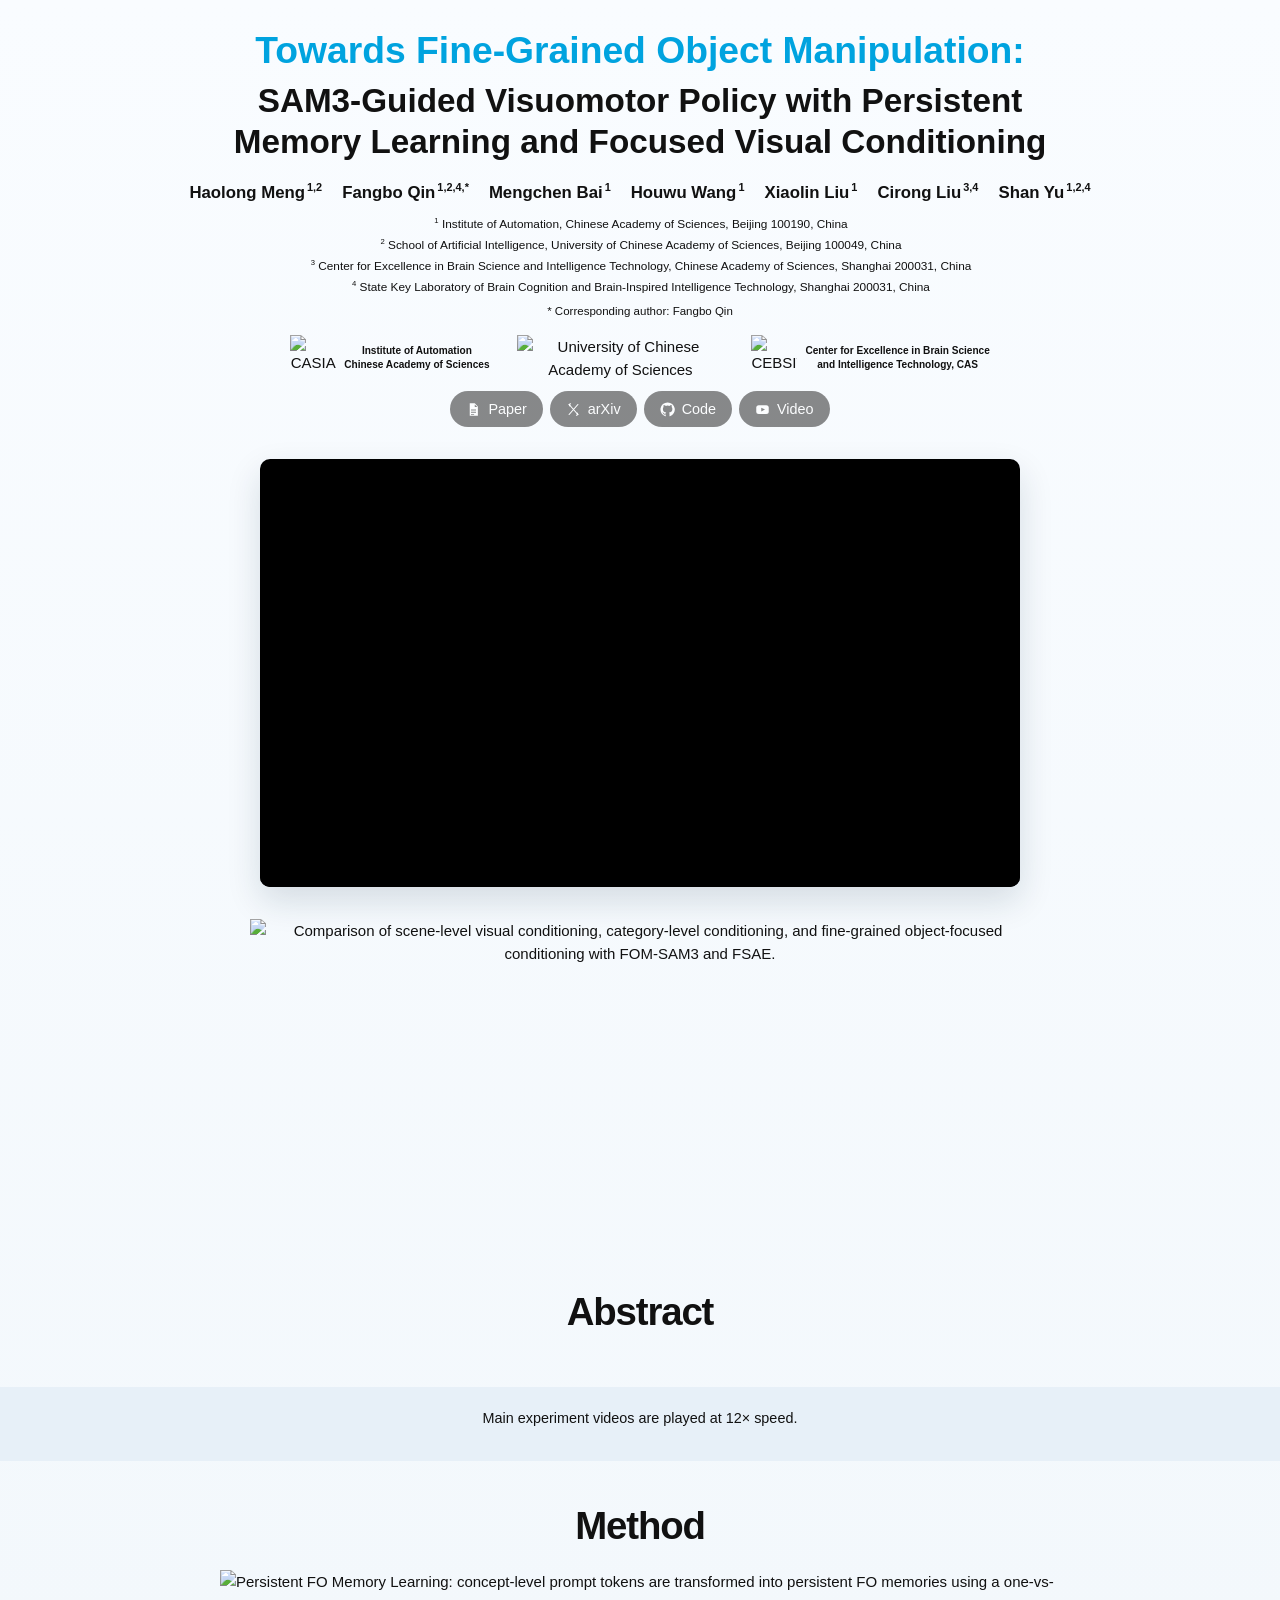
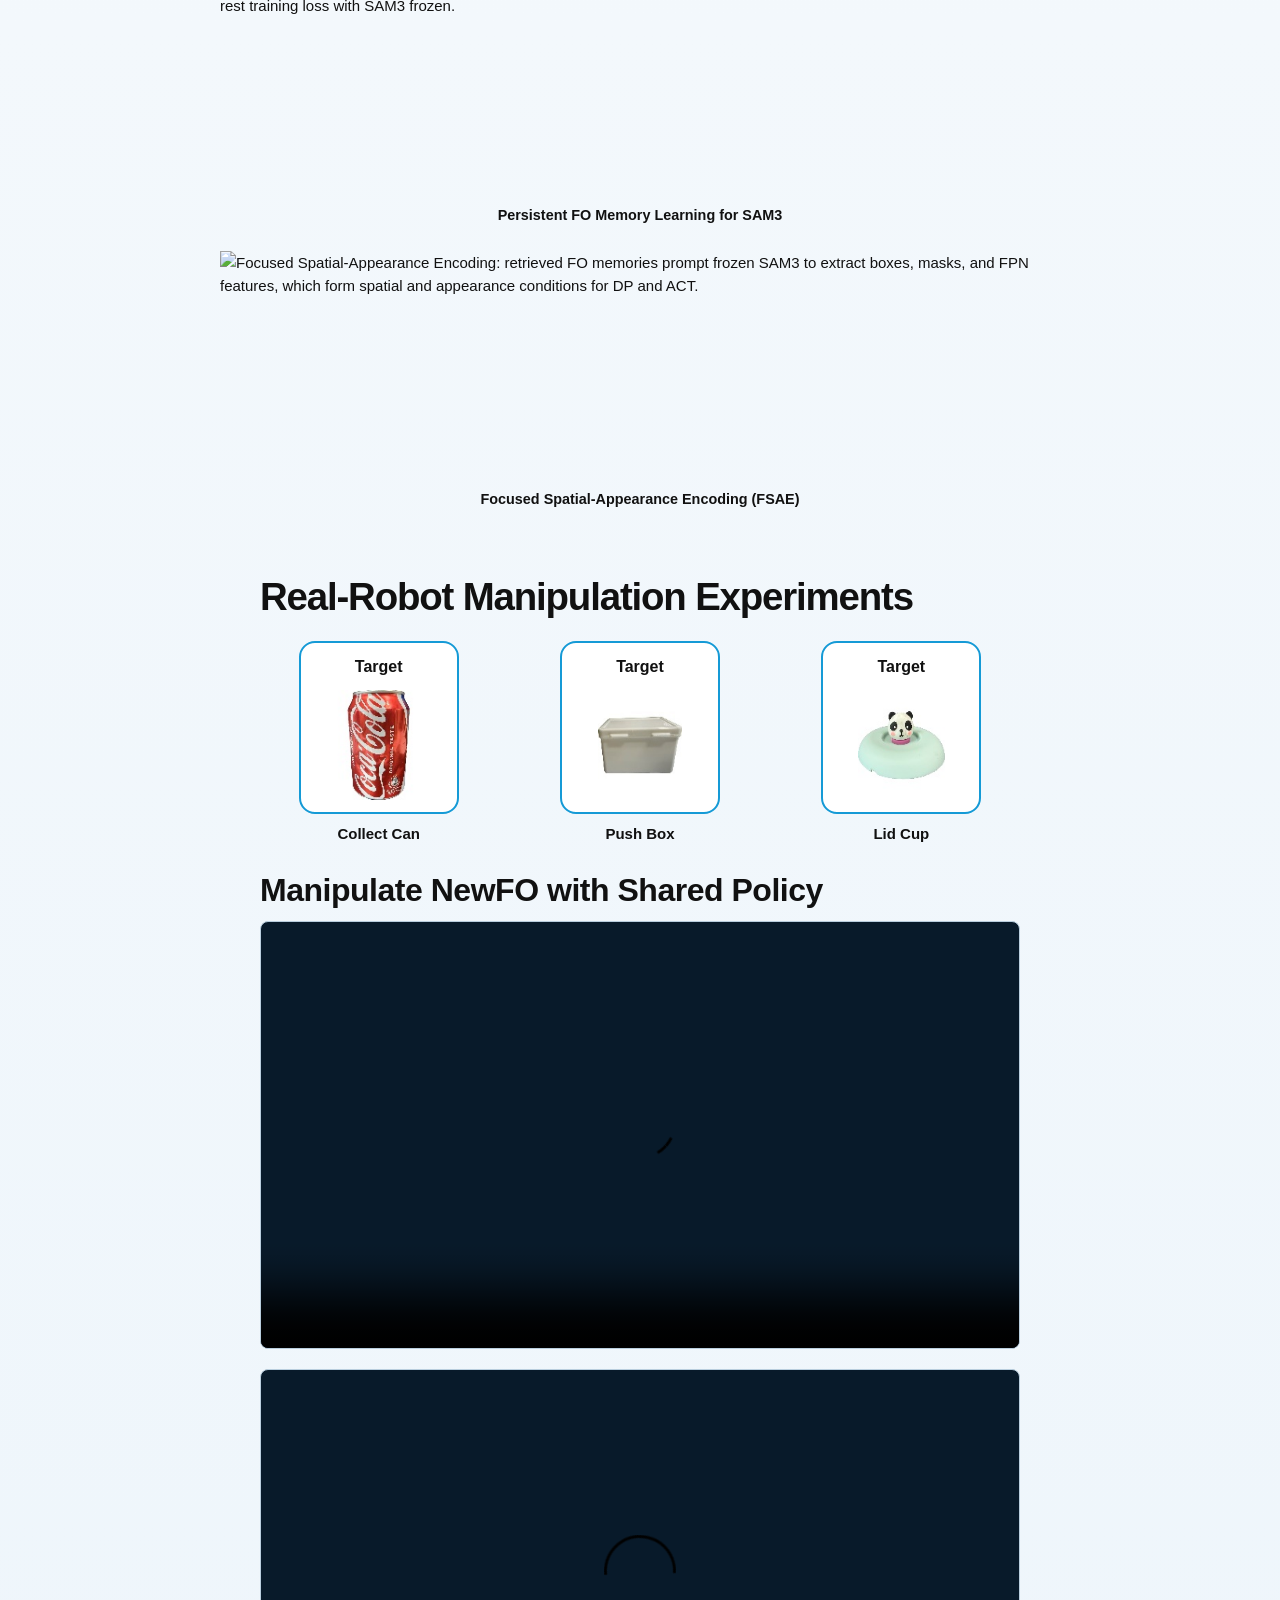
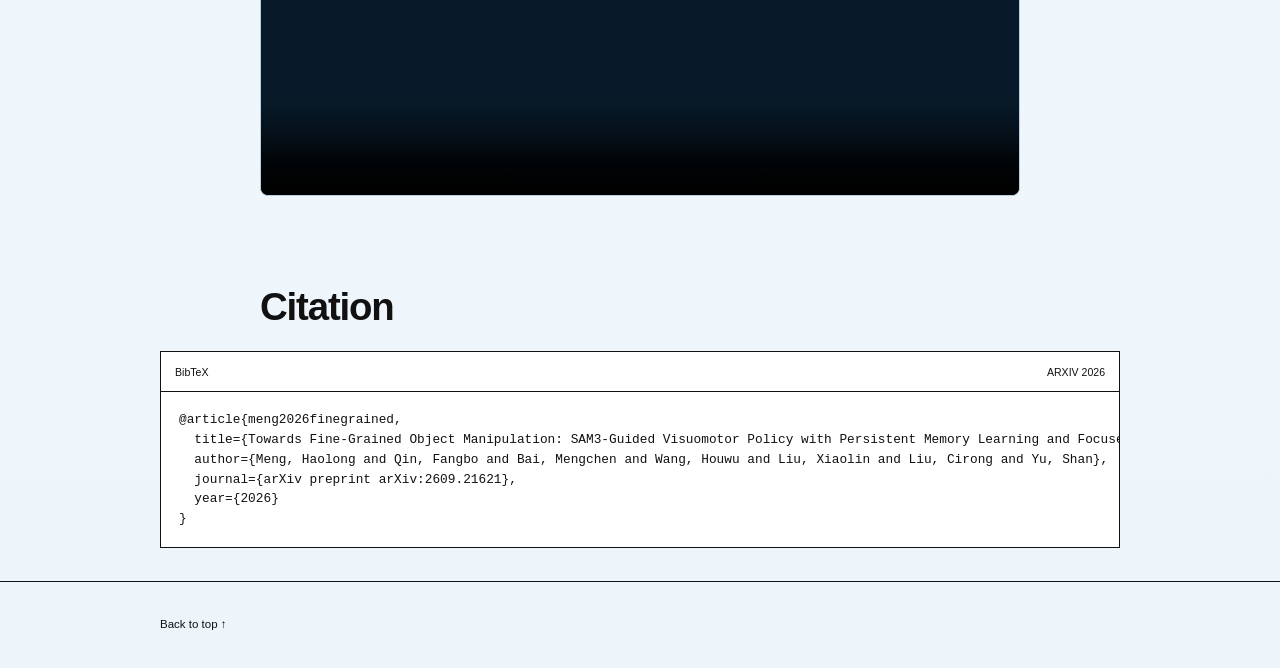
==== commit ed37d551: "feat: show demo targets and update NewFO policy videos" ====
--- a/index.html
+++ b/index.html
@@ -13,9 +13,9 @@
     <link rel="preload" href="assets/fonts/google-sans-bold.ttf" as="font" type="font/ttf" crossorigin />
     <link rel="preload" href="assets/fonts/google-sans-semibold.ttf" as="font" type="font/ttf" crossorigin />
     <link rel="preload" href="assets/fonts/noto-sans-latin.woff2" as="font" type="font/woff2" crossorigin />
-    <link rel="stylesheet" href="styles.css?v=20261003-experiment-playback" />
-    <script src="project-data.js?v=20261003-experiment-playback" defer></script>
-    <script src="script.js?v=20261003-experiment-playback" defer></script>
+    <link rel="stylesheet" href="styles.css?v=20261003-targets-new-fo" />
+    <script src="project-data.js?v=20261003-targets-new-fo" defer></script>
+    <script src="script.js?v=20261003-targets-new-fo" defer></script>
   </head>
   <body>
     <a class="skip-link" href="#main">Skip to content</a>
@@ -108,6 +108,12 @@
       <section class="results-section shell content-shell section-pad" id="results">
         <div class="section-head"><div><h2 id="main-experiment-title">Real-Robot Manipulation Experiments</h2></div></div>
 
+        <div class="demo-targets" aria-label="DemoFO targets">
+          <figure><div class="demo-target-image"><strong>Target</strong><img src="assets/images/collect_can_target.png" alt="Red CocaCola soda can" /></div><figcaption>Collect Can</figcaption></figure>
+          <figure><div class="demo-target-image"><strong>Target</strong><img src="assets/images/push_box_target.png" alt="DemoFO box for Push Box" /></div><figcaption>Push Box</figcaption></figure>
+          <figure><div class="demo-target-image"><strong>Target</strong><img src="assets/images/lid_cup_target.png" alt="Cup lid with panda handle" /></div><figcaption>Lid Cup</figcaption></figure>
+        </div>
+
         <section class="main-experiment" aria-labelledby="main-experiment-title">
           <div class="main-experiment-video-grid" data-main-experiment-videos aria-label="Real-robot rollout video comparisons"></div>
         </section>
--- a/styles.css
+++ b/styles.css
@@ -233,3 +233,12 @@
   .institution-logos span { max-width: 140px; }
   .abstract-figure img { max-height: none; }
 }
+
+.demo-targets { display: grid; grid-template-columns: repeat(3,minmax(0,1fr)); gap: 24px; max-width: 760px; margin: 0 auto 28px; }
+.demo-targets figure { margin: 0; text-align: center; }
+.demo-target-image { display: flex; width: min(160px,100%); margin: 0 auto; padding: 12px; flex-direction: column; align-items: center; gap: 10px; border: 2px solid #159ad6; border-radius: 16px; background: #fff; }
+.demo-target-image strong { font-size: 1rem; }
+.demo-target-image img { width: 100%; height: 110px; object-fit: contain; }
+.demo-targets figcaption { margin-top: 8px; font-weight: 700; }
+.generalization-overview { display: grid; gap: 20px; }
+.generalization-overview-player { aspect-ratio: 16/9; }
